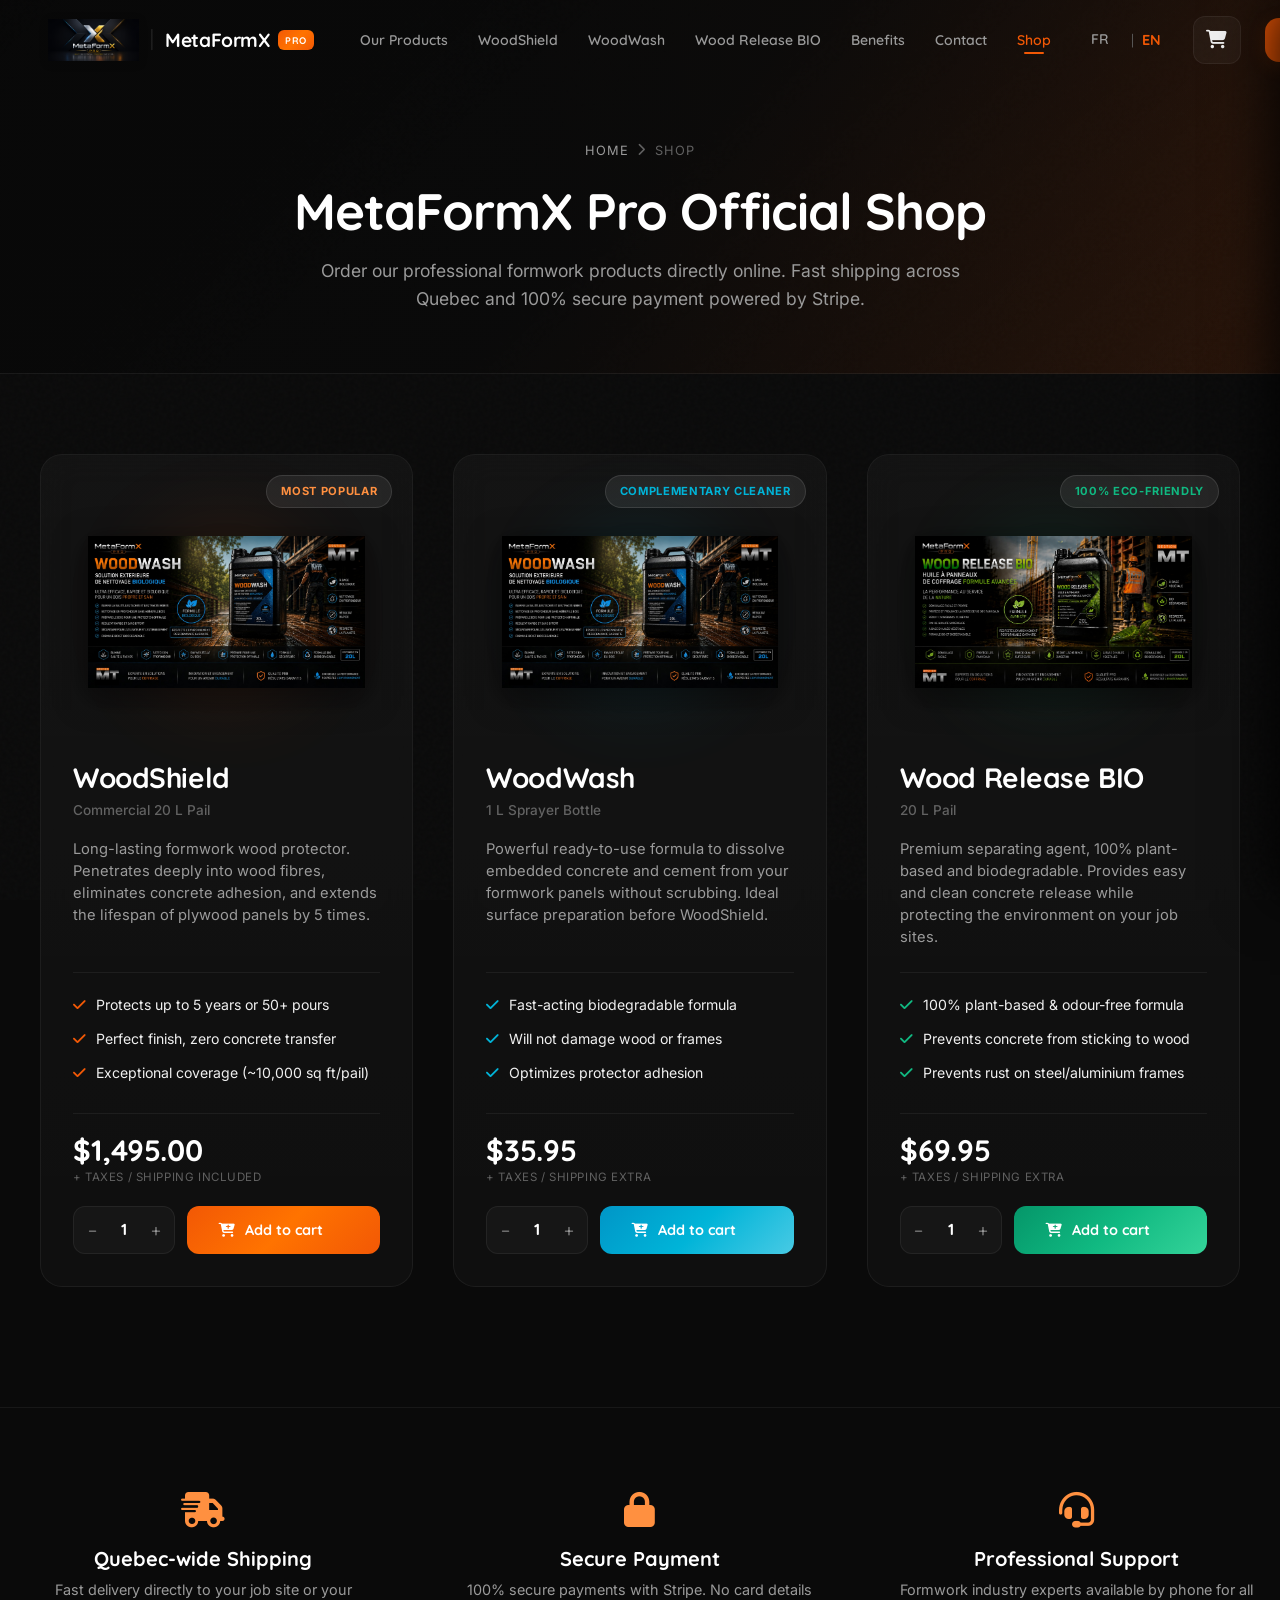
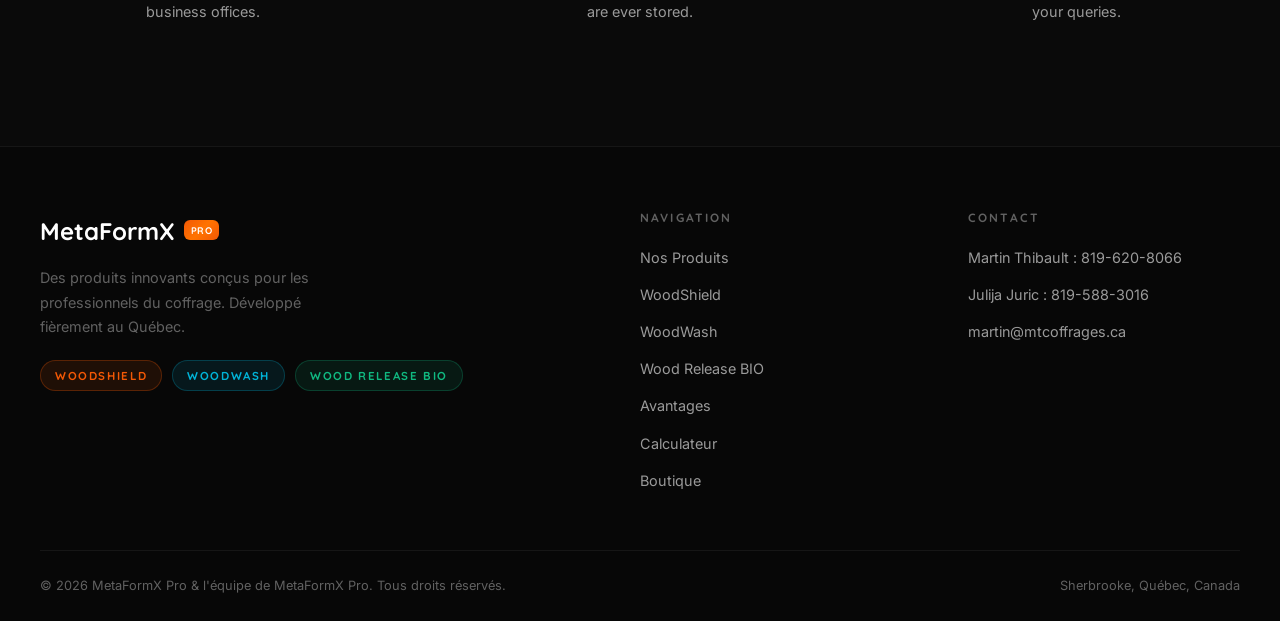
==== boutique-en.html @ 59801c7a "Add files via upload" ====
﻿<!DOCTYPE html>
<html lang="en">
<head>
    <meta charset="UTF-8">
    <meta name="viewport" content="width=device-width, initial-scale=1.0">
    <meta name="description" content="Discover the official MetaFormX Pro shop. Order online our WoodShield protectors, WoodWash cleaners, and Wood Release BIO oils.">
    <meta name="keywords" content="MetaFormX Pro, Shop, buy WoodShield, buy WoodWash, Wood Release BIO, formwork, concrete, concrete products, precast plant, precast concrete, concrete release agent, Quebec">
    <title>MetaFormX Pro Shop | MetaFormX Pro</title>

    <!-- Favicons -->
    <link rel="icon" href="favicon.png" type="image/png" sizes="32x32">
    <link rel="apple-touch-icon" href="apple-touch-icon.png">

    <!-- Open Graph -->
    <meta property="og:title" content="MetaFormX Pro Shop | MetaFormX Pro">
    <meta property="og:description" content="Order online our formwork wood protectors, cleaners, and biodegradable release oils.">
    <meta property="og:type" content="website">
    <meta property="og:url" content="https://metaformxpro.ca/boutique-en.html">

    <!-- Fonts -->
    <link rel="preconnect" href="https://fonts.googleapis.com">
    <link rel="preconnect" href="https://fonts.gstatic.com" crossorigin>
    <link href="https://fonts.googleapis.com/css2?family=Inter:wght@300;400;500;600;700&family=Quicksand:wght@400;500;600;700&family=Vollkorn:ital,wght@0,400;0,700;0,900;1,400&display=swap" rel="stylesheet">

    <!-- FontAwesome -->
    <link rel="stylesheet" href="https://cdnjs.cloudflare.com/ajax/libs/font-awesome/6.4.0/css/all.min.css">

    <!-- Stylesheet -->
    <link rel="stylesheet" href="style.css">
</head>
<body class="boutique-page">

    <!-- ═══════════════════════════════════════════
         HEADER / NAVIGATION
    ═══════════════════════════════════════════ -->
    <header class="site-header" id="site-header">
        <div class="header-inner">
            <a href="index-en.html" class="logo" id="logo-link">
                <img src="logo compagnie..png" alt="Location de Coffrages" class="logo-img-company">
                <span class="logo-sep">|</span>
                <span class="logo-brand">MetaFormX <span class="pro-badge">PRO</span></span>
            </a>

            <nav class="main-nav" id="main-nav" aria-label="Main Navigation">
                <ul>
                    <li><a href="index-en.html#produits" id="nav-produits">Our Products</a></li>
                    <li><a href="index-en.html#woodshield" id="nav-woodshield">WoodShield</a></li>
                    <li><a href="index-en.html#woodwash" id="nav-woodwash">WoodWash</a></li>
                    <li><a href="index-en.html#biopaneloil" id="nav-biopaneloil">Wood Release BIO</a></li>
                    <li><a href="index-en.html#avantages" id="nav-avantages">Benefits</a></li>
                    <li><a href="index-en.html#contact" id="nav-contact">Contact</a></li>
                    <li><a href="boutique-en.html" class="active" id="nav-boutique">Shop</a></li>
                    <li class="lang-switcher">
                        <a href="boutique.html" class="lang-link" aria-label="Passer en Français">FR</a>
                        <span class="lang-sep">|</span>
                        <span class="lang-current">EN</span>
                    </li>
                </ul>
            </nav>

            <div class="header-actions">
                <button class="cart-trigger" id="cart-trigger" aria-label="Open Cart">
                    <i class="fa-solid fa-cart-shopping"></i>
                    <span class="cart-badge" id="cart-badge">0</span>
                </button>

                <a href="index-en.html#contact" class="nav-cta-btn" id="header-cta">
                    <i class="fa-solid fa-paper-plane"></i> Get a quote
                </a>

                <button class="hamburger" id="hamburger" aria-label="Open menu" aria-expanded="false">
                    <span></span><span></span><span></span>
                </button>
            </div>
        </div>
    </header>

    <!-- Mobile drawer -->
    <div class="mobile-drawer" id="mobile-drawer">
        <ul>
            <li><a href="index-en.html#produits" class="mob-link">Our Products</a></li>
            <li><a href="index-en.html#woodshield" class="mob-link">WoodShield</a></li>
            <li><a href="index-en.html#woodwash" class="mob-link">WoodWash</a></li>
            <li><a href="index-en.html#biopaneloil" class="mob-link">Wood Release BIO</a></li>
            <li><a href="index-en.html#avantages" class="mob-link">Benefits</a></li>
            <li><a href="index-en.html#contact" class="mob-link">Contact</a></li>
            <li><a href="boutique-en.html" class="mob-link active">Shop</a></li>
            <li><a href="index-en.html#contact" class="mob-link mob-cta">Get a quote</a></li>
            <li class="mob-lang-switcher-row">
                <a href="boutique.html" class="mob-lang-link">FR</a>
                <span class="mob-lang-sep">|</span>
                <span class="mob-lang-current">EN</span>
            </li>
        </ul>
    </div>
    <div class="drawer-overlay" id="drawer-overlay"></div>

    <main>
        <!-- ═══════════════════════════════════════════
             BOUTIQUE HERO
        ═══════════════════════════════════════════ -->
        <section class="boutique-hero">
            <div class="hero-bg">
                <div class="hero-bg-overlay"></div>
            </div>
            <div class="container boutique-hero-content aos-fade-up">
                <nav class="breadcrumbs" aria-label="Breadcrumbs">
                    <a href="index-en.html">Home</a>
                    <i class="fa-solid fa-chevron-right"></i>
                    <span>Shop</span>
                </nav>
                <h1 class="boutique-title">MetaFormX Pro Official Shop</h1>
                <p class="boutique-subtitle">
                    Order our professional formwork products directly online. Fast shipping across Quebec and 100% secure payment powered by Stripe.
                </p>
            </div>
        </section>

        <!-- ═══════════════════════════════════════════
             SHOPPING SECTION / PRODUCTS GRID
        ═══════════════════════════════════════════ -->
        <section class="boutique-products container">
            <div class="shop-grid">
                
                <!-- Product Card: WoodShield -->
                <article class="shop-card shop-card-shield aos-fade-up" data-theme="woodshield">
                    <div class="shop-card-badge">Most Popular</div>
                    <div class="shop-card-img-wrap">
                        <img src="WoodWash_under_2MB.jpg" alt="MetaFormX Pro WoodShield 20L" class="shop-card-img" loading="lazy">
                        <div class="shop-card-img-glow"></div>
                    </div>
                    <div class="shop-card-info">
                        <h2 class="shop-card-title">WoodShield</h2>
                        <span class="shop-card-format">Commercial 20 L Pail</span>
                        <p class="shop-card-desc">
                            Long-lasting formwork wood protector. Penetrates deeply into wood fibres, eliminates concrete adhesion, and extends the lifespan of plywood panels by 5 times.
                        </p>
                        
                        <ul class="shop-card-features">
                            <li><i class="fa-solid fa-check"></i> Protects up to 5 years or 50+ pours</li>
                            <li><i class="fa-solid fa-check"></i> Perfect finish, zero concrete transfer</li>
                            <li><i class="fa-solid fa-check"></i> Exceptional coverage (~10,000 sq ft/pail)</li>
                        </ul>

                        <div class="shop-card-buy-section">
                            <div class="shop-card-price">
                                <span class="price-val">$1,495.00</span>
                                <span class="price-tax">+ taxes / shipping included</span>
                            </div>
                            <div class="shop-card-actions">
                                <div class="qty-selector">
                                    <button class="qty-btn qty-minus" aria-label="Decrease quantity" onclick="decrementQty('woodshield')">−</button>
                                    <span class="qty-val" id="qty-woodshield">1</span>
                                    <button class="qty-btn qty-plus" aria-label="Increase quantity" onclick="incrementQty('woodshield')">+</button>
                                </div>
                                <button class="btn btn-primary shop-add-btn" onclick="addToCart('woodshield')">
                                    <i class="fa-solid fa-cart-plus"></i> Add to cart
                                </button>
                            </div>
                        </div>
                    </div>
                </article>

                <!-- Product Card: WoodWash -->
                <article class="shop-card shop-card-wash aos-fade-up delay-1" data-theme="woodwash">
                    <div class="shop-card-badge">Complementary Cleaner</div>
                    <div class="shop-card-img-wrap">
                        <img src="WoodWash_under_2MB.jpg" alt="MetaFormX Pro WoodWash 1L" class="shop-card-img" loading="lazy">
                        <div class="shop-card-img-glow"></div>
                    </div>
                    <div class="shop-card-info">
                        <h2 class="shop-card-title">WoodWash</h2>
                        <span class="shop-card-format">1 L Sprayer Bottle</span>
                        <p class="shop-card-desc">
                            Powerful ready-to-use formula to dissolve embedded concrete and cement from your formwork panels without scrubbing. Ideal surface preparation before WoodShield.
                        </p>
                        
                        <ul class="shop-card-features">
                            <li><i class="fa-solid fa-check"></i> Fast-acting biodegradable formula</li>
                            <li><i class="fa-solid fa-check"></i> Will not damage wood or frames</li>
                            <li><i class="fa-solid fa-check"></i> Optimizes protector adhesion</li>
                        </ul>

                        <div class="shop-card-buy-section">
                            <div class="shop-card-price">
                                <span class="price-val">$35.95</span>
                                <span class="price-tax">+ taxes / shipping extra</span>
                            </div>
                            <div class="shop-card-actions">
                                <div class="qty-selector">
                                    <button class="qty-btn qty-minus" aria-label="Decrease quantity" onclick="decrementQty('woodwash')">−</button>
                                    <span class="qty-val" id="qty-woodwash">1</span>
                                    <button class="qty-btn qty-plus" aria-label="Increase quantity" onclick="incrementQty('woodwash')">+</button>
                                </div>
                                <button class="btn btn-primary shop-add-btn" onclick="addToCart('woodwash')">
                                    <i class="fa-solid fa-cart-plus"></i> Add to cart
                                </button>
                            </div>
                        </div>
                    </div>
                </article>

                <!-- Product Card: Wood Release BIO -->
                <article class="shop-card shop-card-bio aos-fade-up delay-2" data-theme="biopaneloil">
                    <div class="shop-card-badge text-green">100% Eco-Friendly</div>
                    <div class="shop-card-img-wrap">
                        <img src="Wood_release_bio_under_2MB.jpg" alt="MetaFormX Pro Wood Release BIO 20L" class="shop-card-img" loading="lazy">
                        <div class="shop-card-img-glow"></div>
                    </div>
                    <div class="shop-card-info">
                        <h2 class="shop-card-title">Wood Release BIO</h2>
                        <span class="shop-card-format">20 L Pail</span>
                        <p class="shop-card-desc">
                            Premium separating agent, 100% plant-based and biodegradable. Provides easy and clean concrete release while protecting the environment on your job sites.
                        </p>
                        
                        <ul class="shop-card-features">
                            <li><i class="fa-solid fa-check"></i> 100% plant-based & odour-free formula</li>
                            <li><i class="fa-solid fa-check"></i> Prevents concrete from sticking to wood</li>
                            <li><i class="fa-solid fa-check"></i> Prevents rust on steel/aluminium frames</li>
                        </ul>

                        <div class="shop-card-buy-section">
                            <div class="shop-card-price">
                                <span class="price-val">$69.95</span>
                                <span class="price-tax">+ taxes / shipping extra</span>
                            </div>
                            <div class="shop-card-actions">
                                <div class="qty-selector">
                                    <button class="qty-btn qty-minus" aria-label="Decrease quantity" onclick="decrementQty('biopaneloil')">−</button>
                                    <span class="qty-val" id="qty-biopaneloil">1</span>
                                    <button class="qty-btn qty-plus" aria-label="Increase quantity" onclick="incrementQty('biopaneloil')">+</button>
                                </div>
                                <button class="btn btn-primary shop-add-btn" onclick="addToCart('biopaneloil')">
                                    <i class="fa-solid fa-cart-plus"></i> Add to cart
                                </button>
                            </div>
                        </div>
                    </div>
                </article>

            </div>
        </section>

        <!-- ═══════════════════════════════════════════
             SECURE TRANSACTION TRUST SECTION
        ═══════════════════════════════════════════ -->
        <section class="shop-trust container aos-fade-up">
            <div class="trust-grid">
                <div class="trust-card">
                    <i class="fa-solid fa-truck-fast"></i>
                    <h3>Quebec-wide Shipping</h3>
                    <p>Fast delivery directly to your job site or your business offices.</p>
                </div>
                <div class="trust-card">
                    <i class="fa-solid fa-lock"></i>
                    <h3>Secure Payment</h3>
                    <p>100% secure payments with Stripe. No card details are ever stored.</p>
                </div>
                <div class="trust-card">
                    <i class="fa-solid fa-headset"></i>
                    <h3>Professional Support</h3>
                    <p>Formwork industry experts available by phone for all your queries.</p>
                </div>
            </div>
        </section>
    </main>

    <!-- ═══════════════════════════════════════════
         SIDE SHOPPING CART PANEL (SLIDE-IN)
    ═══════════════════════════════════════════ -->
    <div class="cart-panel-overlay" id="cart-panel-overlay"></div>
    <div class="cart-panel" id="cart-panel">
        <div class="cart-panel-header">
            <h2 class="cart-panel-title">
                <i class="fa-solid fa-cart-shopping"></i> Your Cart
            </h2>
            <button class="cart-panel-close" id="cart-panel-close" aria-label="Close Cart">
                <i class="fa-solid fa-xmark"></i>
            </button>
        </div>

        <div class="cart-panel-body" id="cart-items-container">
            <!-- Dynamic Cart Items go here -->
            <div class="cart-empty-message">
                <i class="fa-solid fa-basket-shopping"></i>
                <p>Your cart is empty</p>
                <button class="btn btn-ghost" onclick="closeCart()">Return to shop</button>
            </div>
        </div>

        <div class="cart-panel-footer" id="cart-panel-footer" style="display: none;">
            <div class="cart-summary-row">
                <span class="summary-label">Subtotal (Taxes excl.):</span>
                <span class="summary-value" id="cart-subtotal">$0.00</span>
            </div>
            
            <p class="cart-stripe-notice">
                Checkout is processed per individual product through Stripe to ensure maximum banking security.
            </p>

            <div class="cart-checkout-actions" id="cart-checkout-actions">
                <!-- Checkout buttons per product in cart will be dynamically inserted here -->
            </div>
        </div>
    </div>

    <!-- Notification Toast -->
    <div class="toast-notification" id="toast-notification">
        <i class="fa-solid fa-circle-check"></i>
        <span id="toast-message">Item added to cart!</span>
    </div>

    <!-- ═══════════════════════════════════════════
         FOOTER
    ═══════════════════════════════════════════ -->
    <footer class="site-footer">







        <div class="container footer-inner">







            <div class="footer-top">







                <div class="footer-brand">







                    <div class="footer-logo-text">MetaFormX <span class="pro-badge">PRO</span></div>







                    <p>Des produits innovants conçus pour les professionnels du coffrage. Développé fièrement au Québec.</p>







                    <div class="footer-products-tags">







                        <span class="ftag ftag-shield">WoodShield</span>







                        <span class="ftag ftag-wash">WoodWash</span>







                        <span class="ftag ftag-bio">Wood Release BIO</span>







                    </div>







                </div>















                <div class="footer-nav-col">







                    <h4>Navigation</h4>







                    <ul>







                        <li><a href="#produits">Nos Produits</a></li>







                        <li><a href="#woodshield">WoodShield</a></li>







                        <li><a href="#woodwash">WoodWash</a></li>







                        <li><a href="#biopaneloil">Wood Release BIO</a></li>







                        <li><a href="#avantages">Avantages</a></li>







                        <li><a href="#calculateur">Calculateur</a></li>







                        <li><a href="boutique.html">Boutique</a></li>







                    </ul>







                </div>















                <div class="footer-nav-col">







                    <h4>Contact</h4>







                    <ul>







                        <li><a href="tel:8196208066">Martin Thibault : 819-620-8066</a></li>







                        <li><a href="tel:8195883016">Julija Juric : 819-588-3016</a></li>







                        <li><a href="mailto:martin@mtcoffrages.ca">martin@mtcoffrages.ca</a></li>







                    </ul>







                </div>







            </div>















            <div class="footer-bottom">







                <span>&copy; 2026 MetaFormX Pro &amp; l'équipe de MetaFormX Pro. Tous droits réservés.</span>







                <span>Sherbrooke, Québec, Canada</span>







            </div>







        </div>







    </footer>

    <!-- Scripts -->
    <script src="script.js"></script>
    <script src="boutique.js"></script>
</body>
</html>
---- style.css ----
/* ================================================================
   MetaFormX Pro — WoodShield & WoodWash
   Premium Dark Theme | Version 3.0 — Product-Focused Layout
   ================================================================ */

/* ────────────────────────────────────────────────────────────────
   0. CSS CUSTOM PROPERTIES
   ──────────────────────────────────────────────────────────────── */
:root {
  /* Backgrounds */
  --bg-body:        #0a0a0a;
  --bg-dark:        #0e0e0e;
  --bg-card:        rgba(18, 18, 18, 0.82);
  --bg-card-solid:  #111111;
  --bg-glass:       rgba(20, 20, 20, 0.60);
  --bg-header:      rgba(8, 8, 8, 0.88);

  /* Primary Orange */
  --orange:         #f25805;
  --orange-h:       #ff7300;
  --orange-l:       #ff9040;
  --orange-dk:      #c94700;
  --orange-glow:    rgba(242, 88, 5, 0.35);
  --orange-glow-sm: rgba(242, 88, 5, 0.18);
  --orange-glow-lg: rgba(242, 88, 5, 0.55);
  --orange-grad:    linear-gradient(135deg, #f25805 0%, #ff7300 50%, #f25805 100%);

  /* WoodWash Accent — teal/blue */
  --wash:           #00b4d8;
  --wash-h:         #0096c7;
  --wash-glow:      rgba(0, 180, 216, 0.30);
  --wash-glow-sm:   rgba(0, 180, 216, 0.15);
  --wash-grad:      linear-gradient(135deg, #0096c7 0%, #00b4d8 50%, #48cae4 100%);

  /* Eco Green */
  --green:          #10b981;
  --green-h:        #34d399;
  --green-glow:     rgba(16, 185, 129, 0.28);
  --green-glow-sm:  rgba(16, 185, 129, 0.15);
  --green-grad:     linear-gradient(135deg, #059669 0%, #10b981 50%, #34d399 100%);
  --border-green:   rgba(16, 185, 129, 0.25);

  /* Gold */
  --gold:           #e6b800;
  --gold-glow:      rgba(230, 184, 0, 0.28);

  /* Text */
  --text-primary:   #f0f0f0;
  --text-secondary: #9a9a9a;
  --text-muted:     #616161;
  --text-bright:    #ffffff;

  /* Borders */
  --border-subtle:  rgba(255, 255, 255, 0.06);
  --border-medium:  rgba(255, 255, 255, 0.11);
  --border-orange:  rgba(242, 88, 5, 0.28);
  --border-wash:    rgba(0, 180, 216, 0.25);

  /* Shadows */
  --shadow-sm:  0 2px 10px rgba(0,0,0,0.35);
  --shadow-md:  0 8px 32px rgba(0,0,0,0.45);
  --shadow-lg:  0 20px 64px rgba(0,0,0,0.55);
  --shadow-xl:  0 32px 96px rgba(0,0,0,0.65);

  /* Typography */
  --font-body:    'Inter', -apple-system, BlinkMacSystemFont, 'Segoe UI', sans-serif;
  --font-head:    'Quicksand', 'Inter', sans-serif;
  --font-display: 'Vollkorn', 'Georgia', serif;

  /* Layout */
  --max-w:       1340px;
  --header-h:    80px;
  --radius-card: 22px;
  --radius-sm:   12px;
  --radius-btn:  14px;
  --section-py:  130px;

  /* Easing */
  --ease:        cubic-bezier(0.25, 0.46, 0.45, 0.94);
  --ease-bounce: cubic-bezier(0.34, 1.56, 0.64, 1.0);
  --ease-out:    cubic-bezier(0.0, 0.0, 0.2, 1.0);
  --ease-prem:   cubic-bezier(0.16, 1, 0.3, 1);

  /* Z-Index */
  --z-base:   1;
  --z-card:   10;
  --z-header: 1000;
  --z-drawer: 1100;
}


/* ────────────────────────────────────────────────────────────────
   1. RESET & BASE
   ──────────────────────────────────────────────────────────────── */
*, *::before, *::after {
  margin: 0;
  padding: 0;
  box-sizing: border-box;
}

html {
  scroll-behavior: smooth;
  font-size: 16px;
  overflow-x: hidden;
  -webkit-font-smoothing: antialiased;
  -moz-osx-font-smoothing: grayscale;
}

body {
  font-family: var(--font-body);
  background-color: var(--bg-body);
  color: var(--text-primary);
  line-height: 1.7;
  overflow-x: hidden;
  min-height: 100vh;
}

body::before {
  content: '';
  position: fixed;
  inset: 0;
  background-image: url("data:image/svg+xml,%3Csvg viewBox='0 0 256 256' xmlns='http://www.w3.org/2000/svg'%3E%3Cfilter id='n'%3E%3CfeTurbulence type='fractalNoise' baseFrequency='0.9' numOctaves='4' stitchTiles='stitch'/%3E%3C/filter%3E%3Crect width='100%25' height='100%25' filter='url(%23n)' opacity='0.025'/%3E%3C/svg%3E");
  pointer-events: none;
  z-index: 0;
}

img { max-width: 100%; height: auto; display: block; }
a   { color: var(--orange); text-decoration: none; transition: color .2s var(--ease); }
a:hover { color: var(--orange-h); }
ul, ol { list-style: none; }
button { cursor: pointer; font-family: var(--font-head); border: none; outline: none; background: none; }
input, textarea, select { font-family: var(--font-body); outline: none; border: none; }

::selection { background: var(--orange); color: #fff; }

::-webkit-scrollbar { width: 7px; }
::-webkit-scrollbar-track { background: #080808; }
::-webkit-scrollbar-thumb { background: rgba(242,88,5,.35); border-radius: 4px; }
::-webkit-scrollbar-thumb:hover { background: var(--orange); }


/* ────────────────────────────────────────────────────────────────
   2. TYPOGRAPHY
   ──────────────────────────────────────────────────────────────── */
h1,h2,h3,h4,h5,h6 { font-family: var(--font-head); font-weight: 700; line-height: 1.2; color: var(--text-bright); }
h1 { font-family: var(--font-display); font-size: clamp(2.8rem, 5.5vw, 4.5rem); font-weight: 900; letter-spacing: -.03em; }
h2 { font-size: clamp(1.9rem, 3.2vw, 2.9rem); letter-spacing: -.015em; }
h3 { font-size: clamp(1.2rem, 2vw, 1.65rem); }
h4 { font-size: 1.1rem; }
p  { font-size: 1.05rem; color: var(--text-secondary); line-height: 1.8; }

.text-orange { color: var(--orange); }
.text-wash   { color: var(--wash); }


/* ────────────────────────────────────────────────────────────────
   3. UTILITIES & CONTAINERS
   ──────────────────────────────────────────────────────────────── */
.container {
  width: 100%;
  max-width: var(--max-w);
  margin: 0 auto;
  padding: 0 40px;
}

.section-tag {
  display: inline-block;
  font-family: var(--font-head);
  font-size: .75rem;
  font-weight: 700;
  text-transform: uppercase;
  letter-spacing: .22em;
  color: var(--orange);
  background: rgba(242,88,5,.09);
  border: 1px solid rgba(242,88,5,.18);
  border-radius: 50px;
  padding: 5px 18px;
  margin-bottom: 18px;
}

.section-header {
  text-align: center;
  margin-bottom: 72px;
}

.section-title {
  font-family: var(--font-display);
  font-size: clamp(1.9rem, 3.2vw, 2.9rem);
  font-weight: 800;
  color: var(--text-bright);
  margin-bottom: 20px;
}

.title-rule {
  width: 56px;
  height: 4px;
  background: var(--orange-grad);
  border-radius: 2px;
  margin: 0 auto 24px;
  position: relative;
}
.title-rule::after {
  content: '';
  position: absolute;
  inset: -8px -20px;
  background: var(--orange-glow);
  filter: blur(14px);
  border-radius: 50%;
}

.section-desc {
  font-size: 1.1rem;
  color: var(--text-secondary);
  max-width: 620px;
  margin: 0 auto;
  line-height: 1.85;
}


/* ────────────────────────────────────────────────────────────────
   4. KEYFRAME ANIMATIONS
   ──────────────────────────────────────────────────────────────── */
@keyframes pulseGlow {
  0%,100% { box-shadow: 0 0 20px var(--orange-glow-sm); }
  50%      { box-shadow: 0 0 40px var(--orange-glow), 0 0 80px rgba(242,88,5,.12); }
}
@keyframes floatY {
  0%,100% { transform: translateY(0) rotate(-2deg); }
  50%      { transform: translateY(-12px) rotate(2deg); }
}
@keyframes scrollWheel {
  0% { opacity: 1; transform: translateY(0); }
  100% { opacity: 0; transform: translateY(12px); }
}
@keyframes shimmer {
  0%   { background-position: -200% 0; }
  100% { background-position: 200% 0; }
}
@keyframes rotateGlow {
  0%   { transform: rotate(0deg); }
  100% { transform: rotate(360deg); }
}
@keyframes breathe {
  0%,100% { opacity: .4; transform: scale(.95); }
  50%      { opacity: .7; transform: scale(1.05); }
}
@keyframes fadeInUp {
  from { opacity: 0; transform: translateY(40px); }
  to   { opacity: 1; transform: translateY(0); }
}
@keyframes ctaPulse {
  0%,100% { box-shadow: 0 4px 20px rgba(242,88,5,.35); }
  50%      { box-shadow: 0 4px 44px rgba(242,88,5,.65), 0 0 80px rgba(242,88,5,.18); }
}


/* ────────────────────────────────────────────────────────────────
   5. SCROLL-TRIGGERED AOS
   ──────────────────────────────────────────────────────────────── */
.aos-fade-up,
.aos-fade-right,
.aos-fade-left {
  opacity: 0;
  transition: opacity .85s var(--ease-prem), transform .85s var(--ease-prem);
}
.aos-fade-up    { transform: translateY(48px); }
.aos-fade-right { transform: translateX(-50px); }
.aos-fade-left  { transform: translateX(50px); }

.aos-fade-up.visible,
.aos-fade-right.visible,
.aos-fade-left.visible {
  opacity: 1;
  transform: translate(0);
}

.delay-1 { transition-delay: .12s; }
.delay-2 { transition-delay: .22s; }
.delay-3 { transition-delay: .34s; }
.delay-4 { transition-delay: .46s; }
.delay-5 { transition-delay: .58s; }


/* ────────────────────────────────────────────────────────────────
   6. BUTTONS
   ──────────────────────────────────────────────────────────────── */
.btn {
  display: inline-flex;
  align-items: center;
  gap: 10px;
  font-family: var(--font-head);
  font-size: .95rem;
  font-weight: 700;
  padding: 14px 32px;
  border-radius: var(--radius-btn);
  cursor: pointer;
  transition: all .3s var(--ease);
  border: none;
  text-decoration: none;
  white-space: nowrap;
  position: relative;
  overflow: hidden;
  z-index: 1;
}

.btn::before {
  content: '';
  position: absolute;
  top: 0; left: -150%;
  width: 50%;
  height: 100%;
  background: linear-gradient(90deg, transparent, rgba(255, 255, 255, 0.22), transparent);
  transform: skewX(-20deg);
  pointer-events: none;
  z-index: -1;
}

.btn:hover::before {
  animation: btnShimmer 1.5s infinite ease-in-out;
}

@keyframes btnShimmer {
  0% { left: -150%; }
  50% { left: 150%; }
  100% { left: 150%; }
}

.btn-primary {
  background: var(--orange-grad);
  color: #fff;
  box-shadow: 0 4px 24px var(--orange-glow-sm);
}
.btn-primary:hover {
  transform: translateY(-3px);
  box-shadow: 0 8px 32px var(--orange-glow), 0 0 20px var(--orange-glow);
  color: #fff;
  background: linear-gradient(135deg, #ff7300 0%, #f25805 100%);
}

.btn-ghost {
  background: rgba(255,255,255,.05);
  color: var(--text-bright);
  border: 1px solid var(--border-medium);
  backdrop-filter: blur(12px);
}
.btn-ghost:hover {
  background: rgba(255,255,255,.1);
  border-color: var(--border-orange);
  transform: translateY(-3px);
  color: var(--text-bright);
}

.btn-wash {
  background: var(--wash-grad);
  color: #fff;
  box-shadow: 0 4px 24px var(--wash-glow-sm);
}
.btn-wash:hover {
  transform: translateY(-3px);
  box-shadow: 0 8px 32px var(--wash-glow), 0 0 20px var(--wash-glow);
  color: #fff;
}

.btn-bio {
  background: var(--green-grad);
  color: #fff;
  box-shadow: 0 4px 24px var(--green-glow-sm);
}
.btn-bio:hover {
  transform: translateY(-3px);
  box-shadow: 0 8px 32px var(--green-glow), 0 0 20px var(--green-glow);
  color: #fff;
}

.btn-trust-subtext {
  display: inline-flex;
  align-items: center;
  gap: 6px;
  font-size: 0.76rem;
  font-weight: 500;
  color: var(--text-muted);
  margin-top: 12px;
  margin-bottom: 4px;
}
.btn-trust-subtext i {
  color: var(--green);
  font-size: 0.85rem;
}

.btn-combo {
  background: transparent;
  border: 2px solid var(--orange);
  color: var(--orange);
  font-family: var(--font-head);
  font-size: .9rem;
  font-weight: 700;
  padding: 12px 28px;
  border-radius: var(--radius-btn);
  cursor: pointer;
  transition: all .3s var(--ease);
  white-space: nowrap;
  text-decoration: none;
  display: inline-flex;
  align-items: center;
}
.btn-combo:hover {
  background: var(--orange);
  color: #fff;
  transform: translateY(-2px);
  box-shadow: 0 4px 24px var(--orange-glow);
}

.btn-prod { margin-top: 8px; align-self: flex-start; }
.btn-full { width: 100%; justify-content: center; }


/* ────────────────────────────────────────────────────────────────
   7. HEADER / NAVIGATION
   ──────────────────────────────────────────────────────────────── */
.site-header {
  position: fixed;
  top: 0; left: 0; width: 100%;
  z-index: var(--z-header);
  height: var(--header-h);
  transition: background .35s var(--ease), box-shadow .35s var(--ease), backdrop-filter .35s var(--ease);
}

.site-header.scrolled {
  background: var(--bg-header);
  backdrop-filter: blur(24px) saturate(180%);
  -webkit-backdrop-filter: blur(24px) saturate(180%);
  box-shadow: 0 1px 0 var(--border-subtle), 0 8px 32px rgba(0,0,0,.4);
  border-bottom: 1px solid var(--border-subtle);
}

.header-inner {
  max-width: var(--max-w);
  margin: 0 auto;
  padding: 0 48px;
  height: 100%;
  display: flex;
  align-items: center;
  justify-content: space-between;
  gap: 32px;
}

/* Logo */
.logo {
  display: flex;
  align-items: center;
  gap: 10px;
  text-decoration: none;
  flex-shrink: 0;
}
.logo-company {
  font-family: var(--font-head);
  font-size: .75rem;
  font-weight: 600;
  color: var(--text-secondary);
  text-transform: uppercase;
  letter-spacing: .1em;
}
.logo-img-company {
  height: 42px;
  width: auto;
  display: block;
  object-fit: contain;
  filter: drop-shadow(0 2px 4px rgba(0,0,0,0.15));
  transition: transform 0.3s var(--ease);
}
.logo:hover .logo-img-company {
  transform: scale(1.02);
}
@media (max-width: 580px) {
  .logo-img-company {
    height: 32px;
  }
}
.logo-sep {
  color: var(--border-medium);
  font-size: 1.1rem;
}
.logo-brand {
  font-family: var(--font-head);
  font-size: 1.2rem;
  font-weight: 800;
  color: var(--text-bright);
  letter-spacing: -.02em;
}
.pro-badge {
  display: inline-block;
  font-size: .6rem;
  font-weight: 800;
  background: var(--orange-grad);
  color: #fff;
  padding: 2px 7px;
  border-radius: 6px;
  letter-spacing: .05em;
  vertical-align: middle;
  margin-left: 3px;
  position: relative;
  top: -2px;
}

/* Nav */
.main-nav ul {
  display: flex;
  align-items: center;
  gap: 2px;
}
.main-nav a {
  position: relative;
  font-family: var(--font-head);
  font-size: .875rem;
  font-weight: 600;
  color: var(--text-secondary);
  padding: 9px 14px;
  border-radius: 10px;
  transition: color .2s var(--ease), background .2s var(--ease);
  white-space: nowrap;
}
.main-nav a:hover { color: var(--text-bright); background: rgba(255,255,255,.04); }
.main-nav a.active { color: var(--orange); }
.main-nav a#nav-woodwash.active { color: var(--wash); }
.main-nav a#nav-biopaneloil.active { color: var(--green); }
.main-nav a::after {
  content: '';
  position: absolute;
  bottom: 4px; left: 50%;
  transform: translateX(-50%) scaleX(0);
  width: 20px; height: 2px;
  background: var(--orange);
  border-radius: 2px;
  transition: transform .3s var(--ease-bounce);
}
.main-nav a#nav-woodwash::after { background: var(--wash); }
.main-nav a#nav-biopaneloil::after { background: var(--green); }
.main-nav a:hover::after,
.main-nav a.active::after { transform: translateX(-50%) scaleX(1); }

.nav-cta-btn {
  display: inline-flex;
  align-items: center;
  gap: 8px;
  font-family: var(--font-head);
  font-size: .85rem;
  font-weight: 700;
  color: #fff;
  background: var(--orange);
  padding: 10px 20px;
  border-radius: var(--radius-btn);
  transition: all .3s var(--ease);
  box-shadow: 0 4px 18px var(--orange-glow-sm);
  flex-shrink: 0;
  white-space: nowrap;
  margin-left: 8px;
}
.nav-cta-btn:hover { background: var(--orange-h); transform: translateY(-2px); box-shadow: 0 6px 28px var(--orange-glow); color: #fff; }

/* Hamburger */
.hamburger {
  display: none;
  flex-direction: column;
  gap: 6px;
  width: 30px;
  cursor: pointer;
  padding: 2px;
  background: none;
  border: none;
  z-index: calc(var(--z-drawer) + 1);
}
.hamburger span {
  display: block;
  width: 100%; height: 2.5px;
  background: var(--text-primary);
  border-radius: 2px;
  transition: all .3s var(--ease);
  transform-origin: center;
}
.hamburger.open span:nth-child(1) { transform: rotate(45deg) translate(5px, 6px); }
.hamburger.open span:nth-child(2) { opacity: 0; transform: scaleX(0); }
.hamburger.open span:nth-child(3) { transform: rotate(-45deg) translate(5px, -6px); }

/* Mobile Drawer */
.mobile-drawer {
  position: fixed;
  top: 0; right: 0;
  width: 300px; height: 100vh;
  background: #0e0e0e;
  border-left: 1px solid var(--border-subtle);
  z-index: var(--z-drawer);
  transform: translateX(100%);
  transition: transform .4s var(--ease-prem);
  padding: calc(var(--header-h) + 24px) 32px 40px;
  display: flex;
  flex-direction: column;
}
.mobile-drawer.open { transform: translateX(0); }
.mobile-drawer ul { display: flex; flex-direction: column; gap: 4px; height: 100%; }
.mobile-drawer a {
  display: block;
  font-family: var(--font-head);
  font-size: 1rem;
  font-weight: 600;
  color: var(--text-secondary);
  padding: 12px 16px;
  border-radius: 10px;
  transition: all .2s var(--ease);
}
.mobile-drawer a:hover { color: var(--text-bright); background: rgba(255,255,255,.05); }
.mob-cta { background: var(--orange) !important; color: #fff !important; text-align: center; margin-top: 16px; border-radius: var(--radius-btn) !important; }

/* Mobile Language Switcher Row */
.mob-lang-switcher-row {
  margin-top: 24px;
  padding-top: 16px;
  border-top: 1px solid var(--border-subtle);
  display: flex;
  align-items: center;
  justify-content: center;
  gap: 12px;
  font-family: var(--font-head);
  font-size: 0.95rem;
  font-weight: 600;
}
.mob-lang-current {
  color: var(--orange);
}
.mob-lang-sep {
  color: var(--text-muted);
}
.mob-lang-link {
  display: inline !important;
  padding: 0 !important;
  color: var(--text-secondary) !important;
  transition: color .2s var(--ease);
}
.mob-lang-link:hover {
  color: var(--text-bright) !important;
  background: none !important;
}

.drawer-overlay {
  position: fixed;
  inset: 0;
  background: rgba(0,0,0,.6);
  backdrop-filter: blur(4px);
  z-index: calc(var(--z-drawer) - 1);
  opacity: 0;
  pointer-events: none;
  transition: opacity .3s var(--ease);
}
.drawer-overlay.open { opacity: 1; pointer-events: auto; }


/* ────────────────────────────────────────────────────────────────
   8. HERO SECTION
   ──────────────────────────────────────────────────────────────── */
.hero {
  position: relative;
  min-height: 100vh;
  display: flex;
  align-items: center;
  padding-top: var(--header-h);
  overflow: hidden;
}

.hero-bg {
  position: absolute;
  inset: 0;
  z-index: 0;
}
.hero-bg-img {
  width: 100%; height: 100%;
  object-fit: cover;
  object-position: center;
  filter: brightness(.25) saturate(.6);
}
.hero-bg-overlay {
  position: absolute;
  inset: 0;
  background: linear-gradient(
    135deg,
    rgba(8,8,8,.92) 0%,
    rgba(10,10,10,.78) 50%,
    rgba(242,88,5,.08) 100%
  );
}

.hero-content {
  position: relative;
  z-index: 2;
  display: grid;
  grid-template-columns: 1fr 1fr;
  gap: 64px;
  align-items: center;
  padding-top: 40px;
  padding-bottom: 80px;
}

/* Hero Text */
.hero-eyebrow {
  display: inline-flex;
  align-items: center;
  gap: 10px;
  font-family: var(--font-head);
  font-size: .78rem;
  font-weight: 700;
  text-transform: uppercase;
  letter-spacing: .22em;
  color: var(--orange);
  background: rgba(242,88,5,.1);
  border: 1px solid rgba(242,88,5,.2);
  border-radius: 50px;
  padding: 7px 18px;
  margin-bottom: 28px;
}

.hero h1 {
  font-family: var(--font-display);
  font-weight: 900;
  line-height: 1.12;
  margin-bottom: 24px;
  color: var(--text-bright);
}
.hero-highlight {
  background: var(--orange-grad);
  -webkit-background-clip: text;
  -webkit-text-fill-color: transparent;
  background-clip: text;
}

.hero-subtitle {
  font-size: 1.08rem;
  color: var(--text-secondary);
  line-height: 1.85;
  margin-bottom: 36px;
  max-width: 540px;
}
.hero-subtitle strong { color: var(--text-bright); }

.hero-actions {
  display: flex;
  gap: 16px;
  flex-wrap: wrap;
  margin-bottom: 44px;
}

.hero-stats {
  display: flex;
  gap: 16px;
  flex-wrap: wrap;
}
.stat-pill {
  background: rgba(255,255,255,.04);
  border: 1px solid var(--border-subtle);
  border-radius: 14px;
  padding: 14px 22px;
  text-align: center;
  backdrop-filter: blur(12px);
  transition: all .3s var(--ease);
}
.stat-pill:hover {
  border-color: var(--border-orange);
  background: rgba(242,88,5,.06);
  transform: translateY(-3px);
}
.stat-num {
  display: block;
  font-family: var(--font-display);
  font-size: 2rem;
  font-weight: 900;
  color: var(--orange);
  line-height: 1;
}
.stat-lbl {
  display: block;
  font-size: .72rem;
  font-weight: 600;
  text-transform: uppercase;
  letter-spacing: .12em;
  color: var(--text-muted);
  margin-top: 4px;
}

/* Hero Visual */
.hero-visual {
  position: relative;
  display: flex;
  flex-direction: column;
  align-items: center;
}

.hero-img-glow {
  position: absolute;
  width: 340px; height: 340px;
  background: var(--orange-glow);
  border-radius: 50%;
  filter: blur(80px);
  animation: breathe 4s ease-in-out infinite;
  pointer-events: none;
  z-index: 0;
}

.hero-product-card {
  position: relative;
  z-index: 1;
  border-radius: var(--radius-card);
  overflow: hidden;
  border: 1px solid var(--border-orange);
  box-shadow: 0 24px 80px rgba(0,0,0,.6), 0 0 60px var(--orange-glow-sm);
  transition: transform .4s var(--ease), box-shadow .4s var(--ease);
  cursor: pointer;
}
.hero-product-card:hover {
  transform: translateY(-8px) scale(1.02);
  box-shadow: 0 32px 100px rgba(0,0,0,.7), 0 0 80px var(--orange-glow);
}
.hero-product-img {
  width: 100%;
  display: block;
  border-radius: var(--radius-card);
}

.hero-guarantee-badge {
  position: absolute;
  top: 20px; right: 20px;
  background: var(--orange-grad);
  border-radius: 16px;
  padding: 14px 18px;
  display: flex;
  flex-direction: column;
  align-items: center;
  box-shadow: 0 8px 32px var(--orange-glow);
  animation: floatY 3.5s ease-in-out infinite;
}
.badge-num {
  font-family: var(--font-display);
  font-size: 2.2rem;
  font-weight: 900;
  color: #fff;
  line-height: 1;
}
.badge-txt {
  font-size: .65rem;
  font-weight: 700;
  text-transform: uppercase;
  letter-spacing: .1em;
  color: rgba(255,255,255,.9);
  text-align: center;
  margin-top: 4px;
}

/* Scroll Cue */
.scroll-cue {
  position: absolute;
  bottom: 32px; left: 50%;
  transform: translateX(-50%);
  display: flex;
  flex-direction: column;
  align-items: center;
  gap: 8px;
  z-index: 2;
  opacity: .6;
}
.scroll-cue span:last-child {
  font-size: .7rem;
  font-weight: 600;
  letter-spacing: .2em;
  text-transform: uppercase;
  color: var(--text-muted);
}
.mouse-wrap {
  width: 24px; height: 36px;
  border: 2px solid rgba(255,255,255,.25);
  border-radius: 12px;
  display: flex;
  align-items: flex-start;
  justify-content: center;
  padding: 5px 0;
}
.mouse-wheel {
  width: 3px; height: 8px;
  background: var(--orange);
  border-radius: 2px;
  animation: scrollWheel 1.6s ease-in-out infinite;
}


/* ────────────────────────────────────────────────────────────────
   9. PRODUCT INTRO — DUO GRID
   ──────────────────────────────────────────────────────────────── */
.products-intro {
  padding: var(--section-py) 0;
  position: relative;
  background: linear-gradient(180deg, rgba(0,0,0,0) 0%, rgba(242,88,5,.025) 50%, rgba(0,0,0,0) 100%);
}

.product-duo-grid {
  display: grid;
  grid-template-columns: repeat(3, 1fr);
  gap: 28px;
}

.duo-card {
  position: relative;
  background: var(--bg-card);
  border: 1px solid var(--border-subtle);
  border-radius: var(--radius-card);
  padding: 44px 40px;
  display: flex;
  flex-direction: column;
  gap: 10px;
  cursor: pointer;
  transition: all .4s var(--ease);
  overflow: hidden;
  text-decoration: none;
  backdrop-filter: blur(12px);
}
.duo-card::before {
  content: '';
  position: absolute;
  inset: 0;
  border-radius: var(--radius-card);
  border: 1px solid transparent;
  transition: border-color .4s var(--ease);
  pointer-events: none;
}
.duo-card:hover::before { border-color: var(--border-orange); }
.duo-card:hover {
  transform: translateY(-8px);
  box-shadow: 0 24px 64px rgba(0,0,0,.5), 0 0 40px var(--orange-glow-sm);
  background: rgba(22,22,22,.9);
}

.duo-card-glow {
  position: absolute;
  top: -40px; right: -40px;
  width: 200px; height: 200px;
  background: var(--orange-glow-sm);
  border-radius: 50%;
  filter: blur(60px);
  pointer-events: none;
  transition: opacity .4s var(--ease);
}
.wash-glow { background: var(--wash-glow-sm); }
.bio-glow { background: var(--green-glow-sm); }
.duo-card:hover .duo-card-glow { opacity: 2; }

.duo-icon-wrap {
  width: 58px; height: 58px;
  background: rgba(242,88,5,.12);
  border: 1px solid var(--border-orange);
  border-radius: 16px;
  display: flex;
  align-items: center;
  justify-content: center;
  font-size: 1.6rem;
  color: var(--orange);
  margin-bottom: 8px;
  transition: all .3s var(--ease);
}
.wash-icon { background: rgba(0,180,216,.1); border-color: var(--border-wash); color: var(--wash); }
.bio-icon { background: rgba(16, 185, 129, 0.1); border-color: var(--border-green); color: var(--green); }
.duo-card:hover .duo-icon-wrap { transform: scale(1.1); }

.duo-num {
  font-family: var(--font-display);
  font-size: .7rem;
  font-weight: 700;
  text-transform: uppercase;
  letter-spacing: .2em;
  color: var(--orange);
}
.wash-num { color: var(--wash); }
.bio-num { color: var(--green); }

.duo-name {
  font-family: var(--font-display);
  font-size: 2rem;
  font-weight: 900;
  color: var(--text-bright);
  margin: 0;
}
.duo-shield .duo-name .prod-primary-part {
  background: var(--orange-grad);
  -webkit-background-clip: text;
  -webkit-text-fill-color: transparent;
  background-clip: text;
}
.duo-shield .duo-name .prod-secondary-part {
  color: var(--text-bright);
}
.duo-wash .duo-name .prod-primary-part {
  background: var(--wash-grad);
  -webkit-background-clip: text;
  -webkit-text-fill-color: transparent;
  background-clip: text;
}
.duo-wash .duo-name .prod-secondary-part {
  color: var(--text-bright);
}
.duo-bio .duo-name .prod-primary-part {
  background: var(--green-grad);
  -webkit-background-clip: text;
  -webkit-text-fill-color: transparent;
  background-clip: text;
}
.duo-bio .duo-name .prod-secondary-part {
  color: var(--text-bright);
}

.duo-tagline {
  font-size: .92rem;
  color: var(--text-secondary);
  margin-bottom: 8px;
}

.duo-points {
  display: flex;
  flex-direction: column;
  gap: 8px;
  margin: 8px 0 16px;
}
.duo-points li {
  display: flex;
  align-items: center;
  gap: 10px;
  font-size: .9rem;
  color: var(--text-secondary);
}
.duo-points li i { color: var(--orange); font-size: .8rem; }
.duo-wash .duo-points li i { color: var(--wash); }
.duo-bio .duo-points li i { color: var(--green); }
.duo-points li strong { color: var(--text-bright); }

.duo-cta {
  display: inline-flex;
  align-items: center;
  gap: 8px;
  font-family: var(--font-head);
  font-size: .88rem;
  font-weight: 700;
  color: var(--orange);
  margin-top: auto;
  transition: gap .3s var(--ease);
}
.duo-wash .duo-cta { color: var(--wash); }
.duo-bio .duo-cta { color: var(--green); }
.duo-card:hover .duo-cta { gap: 14px; }


/* ────────────────────────────────────────────────────────────────
   10. PRODUCT SECTIONS (WOODSHIELD & WOODWASH)
   ──────────────────────────────────────────────────────────────── */
.product-section {
  padding: var(--section-py) 0;
  position: relative;
  overflow: hidden;
}

.product-shield {
  background: linear-gradient(180deg,
    rgba(242,88,5,.04) 0%,
    rgba(10,10,10,1) 30%,
    rgba(10,10,10,1) 70%,
    rgba(242,88,5,.03) 100%
  );
}
.product-wash {
  background: linear-gradient(180deg,
    rgba(0,180,216,.04) 0%,
    rgba(10,10,10,1) 30%,
    rgba(10,10,10,1) 70%,
    rgba(0,180,216,.03) 100%
  );
}
.product-bio {
  background: linear-gradient(180deg,
    rgba(16,185,129,.04) 0%,
    rgba(10,10,10,1) 30%,
    rgba(10,10,10,1) 70%,
    rgba(16,185,129,.03) 100%
  );
}

/* Background shapes */
.prod-section-bg-shapes { position: absolute; inset: 0; pointer-events: none; z-index: 0; }
.ps-shape {
  position: absolute;
  border-radius: 50%;
  filter: blur(90px);
}
.ps-shape-1 {
  width: 500px; height: 500px;
  background: rgba(242,88,5,.06);
  top: -100px; right: -150px;
}
.ps-shape-2 {
  width: 400px; height: 400px;
  background: rgba(242,88,5,.04);
  bottom: -80px; left: -100px;
}
.wash-bg .ps-shape-w1 {
  width: 500px; height: 500px;
  background: rgba(0,180,216,.06);
  top: -100px; left: -150px;
}
.wash-bg .ps-shape-w2 {
  width: 400px; height: 400px;
  background: rgba(0,180,216,.04);
  bottom: -80px; right: -100px;
}
.bio-bg .ps-shape-b1 {
  width: 500px; height: 500px;
  background: rgba(16,185,129,.06);
  top: -100px; left: -150px;
}
.bio-bg .ps-shape-b2 {
  width: 400px; height: 400px;
  background: rgba(16,185,129,.04);
  bottom: -80px; right: -100px;
}

/* Product Header */
.prod-header {
  position: relative;
  z-index: 1;
  margin-bottom: 72px;
  max-width: 780px;
}
.prod-number {
  font-family: var(--font-head);
  font-size: .72rem;
  font-weight: 700;
  text-transform: uppercase;
  letter-spacing: .25em;
  color: var(--orange);
  margin-bottom: 18px;
}
.wash-prod-num { color: var(--wash); }
.bio-prod-num { color: var(--green); }

.prod-logo-line {
  display: flex;
  align-items: center;
  gap: 20px;
  margin-bottom: 22px;
}
.prod-icon-circle {
  width: 72px; height: 72px;
  border-radius: 20px;
  background: rgba(242,88,5,.12);
  border: 1px solid var(--border-orange);
  display: flex;
  align-items: center;
  justify-content: center;
  font-size: 2rem;
  color: var(--orange);
  flex-shrink: 0;
}
.wash-circle {
  background: rgba(0,180,216,.1);
  border-color: var(--border-wash);
  color: var(--wash);
}
.bio-circle {
  background: rgba(16,185,129,.1);
  border-color: var(--border-green);
  color: var(--green);
}
.prod-brand-pre {
  font-family: var(--font-head);
  font-size: .75rem;
  font-weight: 600;
  text-transform: uppercase;
  letter-spacing: .15em;
  color: var(--text-muted);
  display: block;
  margin-bottom: 4px;
}
.prod-name {
  font-family: var(--font-display);
  font-size: clamp(2.4rem, 4.5vw, 3.8rem);
  font-weight: 900;
  color: var(--text-bright);
  letter-spacing: -.03em;
  line-height: 1.1;
  margin: 0;
  margin-bottom: 8px;
}
.shield-prod-name {
  filter: drop-shadow(0 2px 12px rgba(242, 88, 5, 0.25));
  display: inline-block;
}
.shield-prod-name .prod-primary-part {
  background: var(--orange-grad);
  -webkit-background-clip: text;
  -webkit-text-fill-color: transparent;
  background-clip: text;
}
.shield-prod-name .prod-secondary-part {
  color: var(--text-bright);
}
.wash-prod-name {
  filter: drop-shadow(0 2px 12px rgba(0, 180, 216, 0.25));
  display: inline-block;
}
.wash-prod-name .prod-primary-part {
  background: var(--wash-grad);
  -webkit-background-clip: text;
  -webkit-text-fill-color: transparent;
  background-clip: text;
}
.wash-prod-name .prod-secondary-part {
  color: var(--text-bright);
}
.bio-prod-name {
  filter: drop-shadow(0 2px 12px rgba(16, 185, 129, 0.25));
  display: inline-block;
}
.bio-prod-name .prod-primary-part {
  background: var(--green-grad);
  -webkit-background-clip: text;
  -webkit-text-fill-color: transparent;
  background-clip: text;
}
.bio-prod-name .prod-secondary-part {
  color: var(--text-bright);
}

.prod-tagline-big {
  font-size: 1.25rem;
  color: var(--text-secondary);
  line-height: 1.7;
  max-width: 700px;
}
.prod-tagline-big .text-orange { font-weight: 700; }

/* Product Showcase Grid */
.prod-showcase {
  position: relative;
  z-index: 1;
  display: grid;
  grid-template-columns: 1fr 1fr;
  gap: 72px;
  align-items: start;
  margin-bottom: 64px;
}
.prod-showcase-rev { direction: rtl; }
.prod-showcase-rev > * { direction: ltr; }

/* Product Image Column */
.prod-img-col {
  position: relative;
  display: flex;
  flex-direction: column;
  gap: 20px;
}
.prod-img-glow {
  position: absolute;
  width: 100%; height: 100%;
  top: 30px; left: 10px;
  border-radius: var(--radius-card);
  filter: blur(50px);
  opacity: .5;
  pointer-events: none;
  z-index: 0;
}
.shield-glow-img { background: var(--orange-glow); }
.wash-glow-img   { background: var(--wash-glow); }
.bio-glow-img     { background: var(--green-glow); }

.prod-img-frame {
  position: relative;
  z-index: 1;
  border-radius: var(--radius-card);
  overflow: hidden;
  border: 1px solid var(--border-orange);
  box-shadow: 0 20px 64px rgba(0,0,0,.55);
  transition: transform .45s var(--ease), box-shadow .45s var(--ease);
}
.wash-img-frame { border-color: var(--border-wash); }
.bio-img-frame   { border-color: var(--border-green); }
.prod-img-frame:hover {
  transform: translateY(-6px) scale(1.01);
  box-shadow: 0 28px 80px rgba(0,0,0,.65), 0 0 50px var(--orange-glow-sm);
}
.wash-img-frame:hover { box-shadow: 0 28px 80px rgba(0,0,0,.65), 0 0 50px var(--wash-glow-sm); }
.bio-img-frame:hover   { box-shadow: 0 28px 80px rgba(0,0,0,.65), 0 0 50px var(--green-glow-sm); }

.prod-img { width: 100%; display: block; }

.prod-img-tag {
  position: absolute;
  bottom: 16px; left: 16px;
  background: rgba(10,10,10,.9);
  border: 1px solid var(--border-orange);
  color: var(--orange);
  font-family: var(--font-head);
  font-size: .78rem;
  font-weight: 700;
  padding: 8px 16px;
  border-radius: 30px;
  display: flex;
  align-items: center;
  gap: 8px;
  backdrop-filter: blur(8px);
}
.wash-tag { border-color: var(--border-wash); color: var(--wash); }
.bio-tag  { border-color: var(--border-green); color: var(--green); }

/* Format Pills */
.prod-formats-pills {
  display: flex;
  gap: 12px;
}
.fpill {
  flex: 1;
  background: rgba(255,255,255,.04);
  border: 1px solid var(--border-subtle);
  border-radius: 14px;
  padding: 14px 18px;
  display: flex;
  align-items: center;
  gap: 10px;
  font-family: var(--font-head);
  font-size: .85rem;
  font-weight: 600;
  color: var(--text-secondary);
  transition: all .3s var(--ease);
}
.fpill i { color: var(--orange); }
.fpill:hover {
  border-color: var(--border-orange);
  background: rgba(242,88,5,.06);
  color: var(--text-bright);
  transform: translateY(-3px);
}

/* WoodWash Chips */
.wash-benefit-chips {
  display: flex;
  gap: 10px;
  flex-wrap: wrap;
}
.wchip {
  background: rgba(0,180,216,.08);
  border: 1px solid var(--border-wash);
  color: var(--wash);
  font-family: var(--font-head);
  font-size: .8rem;
  font-weight: 600;
  padding: 8px 16px;
  border-radius: 30px;
  display: flex;
  align-items: center;
  gap: 7px;
  transition: all .3s var(--ease);
}
.wchip:hover { background: rgba(0,180,216,.15); transform: translateY(-2px); }

/* Product Info Column */
.prod-info-col {
  display: flex;
  flex-direction: column;
  gap: 24px;
}

/* Key Claims */
.prod-key-claim {
  display: flex;
  gap: 18px;
  align-items: flex-start;
  padding: 22px;
  background: var(--bg-card);
  border: 1px solid var(--border-subtle);
  border-radius: 18px;
  backdrop-filter: blur(12px);
  transition: all .35s var(--ease);
}
.prod-key-claim:hover {
  border-color: var(--border-orange);
  background: rgba(20,20,20,.9);
  transform: translateX(6px);
  box-shadow: 0 8px 32px rgba(0,0,0,.3);
}
.claim-icon {
  width: 48px; height: 48px;
  border-radius: 14px;
  background: rgba(242,88,5,.12);
  border: 1px solid var(--border-orange);
  display: flex;
  align-items: center;
  justify-content: center;
  font-size: 1.2rem;
  color: var(--orange);
  flex-shrink: 0;
  margin-top: 2px;
}
.wash-claim-icon { background: rgba(0,180,216,.1); border-color: var(--border-wash); color: var(--wash); }
.bio-claim-icon  { background: rgba(16,185,129,.1); border-color: var(--border-green); color: var(--green); }

.prod-key-claim strong {
  display: block;
  font-family: var(--font-head);
  font-size: 1rem;
  font-weight: 700;
  color: var(--text-bright);
  margin-bottom: 6px;
}
.prod-key-claim p {
  font-size: .92rem;
  color: var(--text-secondary);
  line-height: 1.7;
  margin: 0;
}

/* Features Grid */
.prod-features-grid {
  display: grid;
  grid-template-columns: 1fr 1fr;
  gap: 10px;
}
.pfeat {
  display: flex;
  align-items: center;
  gap: 10px;
  background: rgba(255,255,255,.03);
  border: 1px solid var(--border-subtle);
  border-radius: 12px;
  padding: 12px 16px;
  font-family: var(--font-head);
  font-size: .82rem;
  font-weight: 600;
  color: var(--text-secondary);
  transition: all .3s var(--ease);
}
.pfeat i { color: var(--orange); font-size: .9rem; flex-shrink: 0; }
.pfeat:hover {
  border-color: var(--border-orange);
  background: rgba(242,88,5,.05);
  color: var(--text-bright);
  transform: translateY(-2px);
}

/* Product Specs Table */
.prod-specs-box {
  position: relative;
  z-index: 1;
  background: var(--bg-card);
  border: 1px solid var(--border-subtle);
  border-radius: var(--radius-card);
  padding: 36px;
  backdrop-filter: blur(12px);
}
.specs-box-title {
  font-family: var(--font-head);
  font-size: 1.05rem;
  font-weight: 700;
  color: var(--text-bright);
  margin-bottom: 24px;
  display: flex;
  align-items: center;
  gap: 10px;
}
.specs-box-title i { color: var(--orange); }

.specs-table-wrap {
  overflow-x: auto;
  -webkit-overflow-scrolling: touch;
}
.specs-table-wrap::-webkit-scrollbar {
  height: 6px;
}
.specs-table-wrap::-webkit-scrollbar-track {
  background: rgba(255, 255, 255, 0.02);
  border-radius: 10px;
}
.specs-table-wrap::-webkit-scrollbar-thumb {
  background: rgba(242, 88, 5, 0.25);
  border-radius: 10px;
  transition: background 0.3s;
}
.specs-table-wrap::-webkit-scrollbar-thumb:hover {
  background: var(--orange);
}
.specs-tbl {
  width: 100%;
  border-collapse: collapse;
  font-size: .9rem;
}
.specs-tbl th {
  background: rgba(242,88,5,.08);
  color: var(--orange);
  font-family: var(--font-head);
  font-size: .75rem;
  font-weight: 700;
  text-transform: uppercase;
  letter-spacing: .12em;
  padding: 14px 20px;
  text-align: left;
  border-bottom: 1px solid var(--border-orange);
}
.specs-tbl td {
  padding: 14px 20px;
  border-bottom: 1px solid var(--border-subtle);
  color: var(--text-secondary);
  vertical-align: top;
}
.specs-tbl td strong { color: var(--text-bright); }
.specs-tbl tr:last-child td { border-bottom: none; }
.specs-tbl tr:hover td { background: rgba(242,88,5,.03); }

.popular-tag {
  display: inline-block;
  font-size: .7rem;
  font-weight: 700;
  color: var(--orange);
  background: rgba(242,88,5,.1);
  border-radius: 20px;
  padding: 2px 10px;
  margin-left: 8px;
  vertical-align: middle;
}

/* Usage Steps */
.prod-usage-steps {
  background: var(--bg-card);
  border: 1px solid var(--border-subtle);
  border-radius: 18px;
  padding: 28px;
  backdrop-filter: blur(12px);
}
.steps-title {
  font-family: var(--font-head);
  font-size: .95rem;
  font-weight: 700;
  color: var(--text-bright);
  margin-bottom: 20px;
  display: flex;
  align-items: center;
  gap: 10px;
}
.steps-title i { color: var(--wash); }
.step-item {
  display: flex;
  gap: 16px;
  align-items: flex-start;
  padding: 12px 0;
  border-bottom: 1px solid var(--border-subtle);
}
.step-item:last-child { border-bottom: none; padding-bottom: 0; }
.step-num {
  width: 32px; height: 32px;
  border-radius: 10px;
  background: rgba(0,180,216,.12);
  border: 1px solid var(--border-wash);
  color: var(--wash);
  font-family: var(--font-head);
  font-size: .85rem;
  font-weight: 800;
  display: flex;
  align-items: center;
  justify-content: center;
  flex-shrink: 0;
}
.step-text {
  font-size: .92rem;
  color: var(--text-secondary);
  line-height: 1.6;
  padding-top: 5px;
}
.step-text strong { color: var(--text-bright); }

/* Combo Banner */
.combo-banner {
  position: relative;
  z-index: 1;
  display: flex;
  align-items: center;
  gap: 28px;
  background: linear-gradient(135deg, rgba(242,88,5,.1) 0%, rgba(0,180,216,.08) 100%);
  border: 1px solid var(--border-orange);
  border-radius: var(--radius-card);
  padding: 32px 40px;
  margin-top: 12px;
  flex-wrap: wrap;
}
.combo-icon {
  width: 60px; height: 60px;
  border-radius: 16px;
  background: var(--orange-grad);
  color: #fff;
  font-size: 1.5rem;
  display: flex;
  align-items: center;
  justify-content: center;
  flex-shrink: 0;
  box-shadow: 0 4px 20px var(--orange-glow-sm);
}
.combo-text { flex: 1; min-width: 200px; }
.combo-text strong {
  display: block;
  font-family: var(--font-head);
  font-size: 1rem;
  font-weight: 700;
  color: var(--text-bright);
  margin-bottom: 6px;
}
.combo-text p { font-size: .92rem; color: var(--text-secondary); margin: 0; }


/* ────────────────────────────────────────────────────────────────
   11. BENEFITS SECTION
   ──────────────────────────────────────────────────────────────── */
.benefits-section {
  padding: var(--section-py) 0;
  position: relative;
  overflow: hidden;
}
.benefits-bg-dec { position: absolute; inset: 0; pointer-events: none; }
.bbd-1 {
  position: absolute;
  width: 600px; height: 600px;
  background: rgba(242,88,5,.04);
  border-radius: 50%;
  top: -200px; right: -200px;
  filter: blur(100px);
}
.bbd-2 {
  position: absolute;
  width: 500px; height: 500px;
  background: rgba(0,180,216,.03);
  border-radius: 50%;
  bottom: -150px; left: -150px;
  filter: blur(100px);
}

.benefits-grid {
  display: grid;
  grid-template-columns: repeat(3, 1fr);
  gap: 20px;
  margin-bottom: 56px;
  position: relative;
  z-index: 1;
}

.benefit-card {
  background: var(--bg-card);
  border: 1px solid var(--border-subtle);
  border-radius: var(--radius-card);
  padding: 34px 30px;
  transition: all .4s var(--ease);
  backdrop-filter: blur(12px);
  position: relative;
  overflow: hidden;
}
.benefit-card::before {
  content: '';
  position: absolute;
  top: 0; left: 0; right: 0;
  height: 3px;
  background: var(--orange-grad);
  transform: scaleX(0);
  transition: transform .4s var(--ease);
  transform-origin: left;
}
.benefit-card:hover {
  transform: translateY(-8px);
  border-color: var(--border-orange);
  box-shadow: 0 20px 60px rgba(0,0,0,.45), 0 0 40px var(--orange-glow-sm);
  background: rgba(20,20,20,.92);
}
.benefit-card:hover::before { transform: scaleX(1); }

.bc-icon-wrap {
  width: 54px; height: 54px;
  border-radius: 15px;
  background: rgba(242,88,5,.1);
  border: 1px solid var(--border-orange);
  display: flex;
  align-items: center;
  justify-content: center;
  font-size: 1.4rem;
  color: var(--orange);
  margin-bottom: 20px;
  transition: all .3s var(--ease);
}
.benefit-card:hover .bc-icon-wrap {
  background: rgba(242,88,5,.18);
  transform: scale(1.1) rotate(-5deg);
}

.benefit-card h3 {
  font-size: 1.1rem;
  margin-bottom: 12px;
  color: var(--text-bright);
}
.benefit-card p { font-size: .9rem; color: var(--text-secondary); line-height: 1.75; margin: 0; }

/* Guarantee Block */
.guarantee-block {
  display: flex;
  align-items: center;
  gap: 36px;
  background: linear-gradient(135deg, rgba(242,88,5,.12) 0%, rgba(242,88,5,.04) 100%);
  border: 1px solid var(--border-orange);
  border-radius: var(--radius-card);
  padding: 44px 50px;
  position: relative;
  z-index: 1;
  overflow: hidden;
}
.guarantee-block::before {
  content: '';
  position: absolute;
  top: -60px; right: -60px;
  width: 200px; height: 200px;
  background: var(--orange-glow-sm);
  border-radius: 50%;
  filter: blur(50px);
  pointer-events: none;
}
.guarantee-icon-big {
  font-size: 3rem;
  color: var(--orange);
  flex-shrink: 0;
  animation: pulseGlow 3s ease-in-out infinite;
  width: 90px; height: 90px;
  background: rgba(242,88,5,.1);
  border-radius: 24px;
  border: 1px solid var(--border-orange);
  display: flex;
  align-items: center;
  justify-content: center;
}
.guarantee-text { flex: 1; }
.guarantee-text h3 { font-size: 1.4rem; margin-bottom: 10px; }
.guarantee-text p { font-size: .95rem; color: var(--text-secondary); margin: 0; }
.guarantee-text strong { color: var(--orange); }

.guarantee-badge-big {
  flex-shrink: 0;
  background: var(--orange-grad);
  border-radius: 20px;
  padding: 20px 28px;
  text-align: center;
  box-shadow: 0 8px 32px var(--orange-glow);
  animation: floatY 4s ease-in-out infinite;
}
.gb-num {
  display: block;
  font-family: var(--font-display);
  font-size: 3.5rem;
  font-weight: 900;
  color: #fff;
  line-height: 1;
}
.gb-lbl {
  display: block;
  font-size: .72rem;
  font-weight: 800;
  text-transform: uppercase;
  letter-spacing: .14em;
  color: rgba(255,255,255,.9);
  margin-top: 6px;
}


/* ────────────────────────────────────────────────────────────────
   12. CALCULATOR SECTION
   ──────────────────────────────────────────────────────────────── */
.calc-section {
  padding: var(--section-py) 0;
  background: linear-gradient(180deg, rgba(0,0,0,0) 0%, rgba(242,88,5,.04) 50%, rgba(0,0,0,0) 100%);
}

.calc-wrapper {
  display: grid;
  grid-template-columns: 1fr 1fr;
  gap: 64px;
  align-items: center;
}

.calc-left { display: flex; flex-direction: column; gap: 28px; }
.calc-title {
  font-family: var(--font-display);
  font-size: clamp(1.8rem, 3vw, 2.6rem);
  font-weight: 800;
  color: var(--text-bright);
  margin-bottom: 8px;
}
.calc-left p { font-size: 1rem; color: var(--text-secondary); margin: 0; }

.savings-box {
  display: flex;
  align-items: center;
  gap: 20px;
  background: var(--bg-card);
  border: 1px solid var(--border-orange);
  border-radius: 18px;
  padding: 22px 28px;
}
.sb-icon { font-size: 2rem; color: var(--orange); }
.sb-label {
  display: block;
  font-family: var(--font-head);
  font-size: .8rem;
  font-weight: 700;
  text-transform: uppercase;
  letter-spacing: .12em;
  color: var(--text-muted);
  margin-bottom: 6px;
}
.sb-val {
  display: block;
  font-family: var(--font-display);
  font-size: 2rem;
  font-weight: 900;
  color: var(--orange);
  line-height: 1;
}

.calc-card {
  background: var(--bg-card);
  border: 1px solid var(--border-subtle);
  border-radius: var(--radius-card);
  padding: 40px;
  backdrop-filter: blur(16px);
  display: flex;
  flex-direction: column;
  gap: 24px;
}

.calc-label {
  display: block;
  font-family: var(--font-head);
  font-size: .88rem;
  font-weight: 600;
  color: var(--text-secondary);
  margin-bottom: 14px;
}
.val-badge {
  background: rgba(242,88,5,.12);
  color: var(--orange);
  font-size: .82rem;
  font-weight: 700;
  padding: 3px 12px;
  border-radius: 20px;
  margin-left: 8px;
}

/* Slider */
.slider {
  width: 100%;
  -webkit-appearance: none;
  appearance: none;
  height: 5px;
  border-radius: 3px;
  background: linear-gradient(to right, var(--orange) 0%, var(--orange) 20%, rgba(255,255,255,.1) 20%, rgba(255,255,255,.1) 100%);
  outline: none;
  margin-bottom: 10px;
}
.slider::-webkit-slider-thumb {
  -webkit-appearance: none;
  width: 22px; height: 22px;
  border-radius: 50%;
  background: var(--orange);
  cursor: pointer;
  box-shadow: 0 0 16px var(--orange-glow);
  border: 2px solid rgba(255,255,255,.2);
  transition: transform .2s var(--ease);
}
.slider::-webkit-slider-thumb:hover { transform: scale(1.2); }
.slider-minmax {
  display: flex;
  justify-content: space-between;
  font-size: .72rem;
  color: var(--text-muted);
}

.calc-equiv {
  background: rgba(255,255,255,.04);
  border: 1px solid var(--border-subtle);
  border-radius: 12px;
  padding: 14px 20px;
  font-size: .9rem;
  color: var(--text-secondary);
}
.calc-equiv strong { color: var(--orange); font-size: 1.1rem; }

.calc-results { display: flex; flex-direction: column; gap: 10px; }
.res-row {
  display: flex;
  justify-content: space-between;
  align-items: center;
  padding: 14px 18px;
  background: rgba(255,255,255,.03);
  border: 1px solid var(--border-subtle);
  border-radius: 12px;
  font-size: .9rem;
  color: var(--text-secondary);
}
.res-row strong { color: var(--text-bright); font-family: var(--font-head); font-size: 1rem; }
.res-highlight {
  background: rgba(242,88,5,.07);
  border-color: var(--border-orange);
}
.res-highlight strong { color: var(--orange); font-size: 1.15rem; }

.res-wash-highlight {
  background: rgba(0,180,216,.07);
  border-color: var(--border-wash);
}
.res-wash-highlight strong { color: var(--wash); font-size: 1.15rem; }


/* ────────────────────────────────────────────────────────────────
   13. CONTACT SECTION
   ──────────────────────────────────────────────────────────────── */
.contact-section {
  padding: var(--section-py) 0;
  position: relative;
}

.contact-card {
  background: var(--bg-card);
  border: 1px solid var(--border-subtle);
  border-radius: calc(var(--radius-card) + 4px);
  padding: 72px 64px;
  backdrop-filter: blur(20px);
  position: relative;
  overflow: hidden;
}
.contact-card::before {
  content: '';
  position: absolute;
  top: -80px; right: -80px;
  width: 300px; height: 300px;
  background: var(--orange-glow-sm);
  border-radius: 50%;
  filter: blur(70px);
  pointer-events: none;
}

.contact-header { text-align: center; margin-bottom: 52px; }
.contact-title {
  font-family: var(--font-display);
  font-size: clamp(2rem, 3.5vw, 3rem);
  font-weight: 800;
  color: var(--text-bright);
  margin-bottom: 20px;
}
.contact-desc {
  font-size: 1.05rem;
  color: var(--text-secondary);
  max-width: 600px;
  margin: 0 auto;
  line-height: 1.8;
}
.contact-desc strong { color: var(--text-bright); }

.contact-methods {
  display: grid;
  grid-template-columns: repeat(auto-fit, minmax(260px, 1fr));
  gap: 20px;
  margin-bottom: 48px;
}

.cmethod {
  display: flex;
  gap: 18px;
  align-items: flex-start;
  background: rgba(255,255,255,.04);
  border: 1px solid var(--border-subtle);
  border-radius: 18px;
  padding: 28px;
  text-decoration: none;
  transition: all .35s var(--ease);
}
.cmethod:hover {
  background: rgba(242,88,5,.07);
  border-color: var(--border-orange);
  transform: translateY(-6px);
  box-shadow: 0 16px 48px rgba(0,0,0,.35);
}
.cmethod-static:hover { transform: none; cursor: default; }
.cmethod-icon {
  width: 52px; height: 52px;
  border-radius: 14px;
  background: rgba(242,88,5,.1);
  border: 1px solid var(--border-orange);
  color: var(--orange);
  font-size: 1.3rem;
  display: flex;
  align-items: center;
  justify-content: center;
  flex-shrink: 0;
  transition: all .3s var(--ease);
}
.cmethod:hover .cmethod-icon { background: rgba(242,88,5,.18); transform: scale(1.08); }

.cmethod-info { display: flex; flex-direction: column; gap: 4px; }
.cmethod-info strong { font-family: var(--font-head); font-size: 1rem; font-weight: 700; color: var(--text-bright); }
.cmethod-val { font-size: .95rem; color: var(--text-primary); font-weight: 500; }
.cmethod-action { font-family: var(--font-head); font-size: .8rem; font-weight: 700; color: var(--orange); display: flex; align-items: center; gap: 6px; margin-top: 4px; }

.contact-footer-brand {
  text-align: center;
  padding-top: 36px;
  border-top: 1px solid var(--border-subtle);
  display: flex;
  flex-direction: column;
  gap: 6px;
}
.contact-footer-brand span { font-size: .8rem; color: var(--text-muted); text-transform: uppercase; letter-spacing: .15em; }
.contact-footer-brand strong { font-family: var(--font-head); font-size: 1.2rem; color: var(--text-bright); }


/* ────────────────────────────────────────────────────────────────
   14. FOOTER
   ──────────────────────────────────────────────────────────────── */
.site-footer {
  background: #070707;
  border-top: 1px solid var(--border-subtle);
  padding: 64px 0 0;
}
.footer-inner { display: flex; flex-direction: column; gap: 0; }
.footer-top {
  display: grid;
  grid-template-columns: 2fr 1fr 1fr;
  gap: 56px;
  padding-bottom: 56px;
  border-bottom: 1px solid var(--border-subtle);
}

.footer-logo-text {
  font-family: var(--font-head);
  font-size: 1.5rem;
  font-weight: 800;
  color: var(--text-bright);
  margin-bottom: 14px;
  display: flex;
  align-items: center;
  gap: 6px;
}
.footer-brand p { font-size: .9rem; color: var(--text-muted); line-height: 1.7; max-width: 320px; margin-bottom: 20px; }

.footer-products-tags { display: flex; gap: 10px; flex-wrap: wrap; }
.ftag {
  font-family: var(--font-head);
  font-size: .72rem;
  font-weight: 700;
  text-transform: uppercase;
  letter-spacing: .14em;
  padding: 5px 14px;
  border-radius: 20px;
}
.ftag-shield { background: rgba(242,88,5,.1); color: var(--orange); border: 1px solid var(--border-orange); }
.ftag-wash   { background: rgba(0,180,216,.1); color: var(--wash);   border: 1px solid var(--border-wash); }
.ftag-bio    { background: rgba(16,185,129,.1); color: var(--green);  border: 1px solid var(--border-green); }

.footer-nav-col h4 {
  font-family: var(--font-head);
  font-size: .75rem;
  font-weight: 700;
  text-transform: uppercase;
  letter-spacing: .18em;
  color: var(--text-muted);
  margin-bottom: 18px;
}
.footer-nav-col ul { display: flex; flex-direction: column; gap: 10px; }
.footer-nav-col a {
  font-size: .9rem;
  color: var(--text-secondary);
  transition: color .2s var(--ease);
}
.footer-nav-col a:hover { color: var(--orange); }

.footer-bottom {
  display: flex;
  justify-content: space-between;
  align-items: center;
  padding: 24px 0;
  font-size: .8rem;
  color: var(--text-muted);
  flex-wrap: wrap;
  gap: 12px;
}


/* ────────────────────────────────────────────────────────────────
   15. RESPONSIVE
   ──────────────────────────────────────────────────────────────── */

/* Tablets and below */
@media (max-width: 1024px) {
  :root {
    --section-py: 96px;
  }

  .hero-content { gap: 40px; }

  .product-duo-grid { grid-template-columns: repeat(3, 1fr); gap: 18px; }
  .duo-card { padding: 32px 20px; gap: 8px; }

  .prod-showcase { grid-template-columns: 1fr; gap: 40px; }
  .prod-showcase-rev { direction: ltr; }

  .benefits-grid { grid-template-columns: 1fr 1fr; }

  .calc-wrapper { grid-template-columns: 1fr; gap: 40px; }

  .contact-methods { grid-template-columns: 1fr 1fr; }

  .footer-top { grid-template-columns: 1fr 1fr; }
  .footer-brand { grid-column: 1 / -1; }

  .guarantee-block { flex-wrap: wrap; }
}

@media (max-width: 900px) {
  .product-duo-grid { grid-template-columns: repeat(2, 1fr); gap: 20px; }
  .duo-card.duo-bio { grid-column: span 2; max-width: 440px; margin: 0 auto; width: 100%; }
}

@media (max-width: 768px) {
  :root {
    --section-py: 72px;
    --header-h: 68px;
  }

  .container { padding: 0 24px; }
  .header-inner { padding: 0 24px; }

  .main-nav, .nav-cta-btn { display: none; }
  .hamburger { display: flex; }

  .hero-content { grid-template-columns: 1fr; gap: 48px; padding-bottom: 60px; }
  .hero-visual { order: -1; }
  .hero h1 { font-size: 2.4rem; }
  .hero-actions { flex-direction: column; }
  .hero-stats { gap: 10px; }
  .stat-pill { flex: 1; min-width: 100px; }

  .prod-logo-line { flex-direction: column; align-items: flex-start; gap: 14px; }

  .prod-features-grid { grid-template-columns: 1fr; }

  .benefits-grid { grid-template-columns: 1fr; }

  .guarantee-block { flex-direction: column; text-align: center; padding: 36px 28px; gap: 24px; }
  .guarantee-badge-big { align-self: center; }

  .contact-card { padding: 44px 28px; }
  .contact-methods { grid-template-columns: 1fr; }

  .footer-top { grid-template-columns: 1fr; gap: 36px; }
  .footer-bottom { flex-direction: column; text-align: center; }

  .product-duo-grid { grid-template-columns: 1fr; gap: 20px; }
  .duo-card { max-width: 440px; margin: 0 auto; width: 100%; padding: 36px 28px; }
  .duo-card.duo-bio { grid-column: auto; }
  .combo-banner { flex-direction: column; text-align: center; padding: 28px; }
}

@media (max-width: 480px) {
  .container { padding: 0 16px; }
  .hero h1 { font-size: 2rem; }
  .prod-name { font-size: 2.2rem; }
  .hero-guarantee-badge { padding: 10px 14px; }
  .badge-num { font-size: 1.8rem; }
  .prod-key-claim { flex-direction: column; }
  .prod-specs-box { padding: 24px 20px; }
  
  /* Hero statistics overflow fix */
  .hero-stats {
    display: grid;
    grid-template-columns: repeat(3, 1fr);
    gap: 8px;
    width: 100%;
  }
  .stat-pill {
    padding: 12px 6px;
    min-width: 0;
  }
  .stat-num {
    font-size: 1.5rem;
  }
  .stat-lbl {
    font-size: 0.65rem;
    letter-spacing: 0.05em;
  }
  
  /* Shopping cart drawer padding fix */
  .cart-panel-header, .cart-panel-body, .cart-panel-footer {
    padding: 16px;
  }
  .cart-item {
    padding: 12px;
    gap: 12px;
  }
  .cart-item-img-wrap {
    width: 56px;
    height: 56px;
  }
  .cart-item-name {
    font-size: 0.9rem;
  }
  .cart-item-unit-price {
    font-size: 0.9rem;
  }
}

/* ────────────────────────────────────────────────────────────────
   PRODUCT PRICE BLOCKS
   ──────────────────────────────────────────────────────────────── */
.prod-price-block {
  display: flex;
  align-items: center;
  gap: 20px;
  background: rgba(255, 255, 255, 0.04);
  border: 1px solid var(--border-orange);
  border-radius: var(--radius-sm);
  padding: 18px 24px;
  margin-top: 28px;
  margin-bottom: 4px;
  backdrop-filter: blur(12px);
  transition: all .3s var(--ease);
  position: relative;
  overflow: hidden;
}
.prod-price-block::before {
  content: '';
  position: absolute;
  inset: 0;
  background: linear-gradient(135deg, rgba(242,88,5,.06) 0%, transparent 60%);
  pointer-events: none;
}
.prod-price-block:hover {
  border-color: var(--orange);
  background: rgba(242,88,5,.07);
  transform: translateY(-2px);
  box-shadow: 0 8px 28px var(--orange-glow-sm);
}

/* WoodWash variant */
.prod-price-wash {
  border-color: var(--border-wash);
}
.prod-price-wash::before {
  background: linear-gradient(135deg, rgba(0,180,216,.06) 0%, transparent 60%);
}
.prod-price-wash:hover {
  border-color: var(--wash);
  background: rgba(0,180,216,.07);
  box-shadow: 0 8px 28px var(--wash-glow-sm);
}

/* Wood Release BIO variant */
.prod-price-bio {
  border-color: var(--border-green);
}
.prod-price-bio::before {
  background: linear-gradient(135deg, rgba(16,185,129,.06) 0%, transparent 60%);
}
.prod-price-bio:hover {
  border-color: var(--green);
  background: rgba(16,185,129,.07);
  box-shadow: 0 8px 28px var(--green-glow-sm);
}

/* Format label */
.ppb-format {
  display: flex;
  align-items: center;
  gap: 8px;
  font-family: var(--font-head);
  font-size: .8rem;
  font-weight: 700;
  text-transform: uppercase;
  letter-spacing: .12em;
  color: var(--text-muted);
  white-space: nowrap;
  flex-shrink: 0;
}
.ppb-format i { color: var(--orange); font-size: 1rem; }
.prod-price-wash .ppb-format i { color: var(--wash); }
.prod-price-bio  .ppb-format i { color: var(--green); }

.ppb-format::after {
  content: '';
  display: block;
  width: 1px;
  height: 28px;
  background: var(--border-medium);
  margin-left: 12px;
}

/* Price number */
.ppb-amount {
  display: flex;
  align-items: baseline;
  gap: 8px;
}
.ppb-num {
  font-family: var(--font-display);
  font-size: 1.9rem;
  font-weight: 900;
  color: var(--orange);
  line-height: 1;
  letter-spacing: -.02em;
}
.prod-price-wash .ppb-num { color: var(--wash); }
.prod-price-bio  .ppb-num { color: var(--green); }

.ppb-currency { font-size: 1.2rem; font-weight: 800; }
.ppb-tax {
  font-size: .78rem;
  font-weight: 600;
  color: var(--text-muted);
  text-transform: uppercase;
  letter-spacing: .08em;
  white-space: nowrap;
}

/* Right-aligned unit note */
.ppb-unit {
  margin-left: auto;
  font-size: .78rem;
  font-weight: 600;
  color: var(--text-muted);
  text-align: right;
  white-space: nowrap;
}

@media (max-width: 560px) {
  .prod-price-block { flex-wrap: wrap; gap: 12px; }
  .ppb-unit { margin-left: 0; }
  .ppb-format::after { display: none; }
}

/* ────────────────────────────────────────────────────────────────
   BIO COST BREAKDOWN (par panneau / par cage)
   ──────────────────────────────────────────────────────────────── */
.bio-cost-breakdown {
  display: flex;
  align-items: stretch;
  gap: 0;
  background: rgba(16, 185, 129, 0.05);
  border: 1px solid var(--border-green);
  border-radius: var(--radius-sm);
  overflow: hidden;
  margin-top: 12px;
  margin-bottom: 4px;
}

.bcb-item {
  display: flex;
  align-items: center;
  gap: 14px;
  padding: 16px 22px;
  flex: 1;
  transition: background .25s var(--ease);
}
.bcb-item:hover {
  background: rgba(16, 185, 129, 0.08);
}

.bcb-item > i {
  font-size: 1.3rem;
  color: var(--green);
  flex-shrink: 0;
  opacity: .85;
}

.bcb-info {
  display: flex;
  flex-direction: column;
  gap: 2px;
}

.bcb-val {
  font-family: var(--font-display);
  font-size: 1.45rem;
  font-weight: 900;
  color: var(--green);
  line-height: 1;
  letter-spacing: -.02em;
}

.bcb-lbl {
  font-family: var(--font-head);
  font-size: .78rem;
  font-weight: 600;
  color: var(--text-secondary);
  line-height: 1.4;
}
.bcb-lbl small {
  font-size: .7rem;
  color: var(--text-muted);
}

.bcb-sep {
  width: 1px;
  background: var(--border-green);
  flex-shrink: 0;
}

@media (max-width: 480px) {
  .bio-cost-breakdown { flex-direction: column; }
  .bcb-sep { width: 100%; height: 1px; }
}


/* ================================================================
   12. PRODUCT COMPARISON SECTION (TABLE)
   ================================================================ */
.comparison-section {
  padding: var(--section-py) 0;
  position: relative;
  overflow: hidden;
  background: linear-gradient(180deg, var(--bg-body) 0%, #0d0d0d 50%, var(--bg-body) 100%);
}

.comparison-shapes {
  position: absolute;
  inset: 0;
  pointer-events: none;
  z-index: 0;
}

.comp-shape {
  position: absolute;
  border-radius: 50%;
  filter: blur(110px);
  opacity: 0.35;
}

.comp-shape-1 {
  width: 500px;
  height: 500px;
  background: var(--orange-glow-sm);
  top: 10%;
  left: -200px;
}

.comp-shape-2 {
  width: 400px;
  height: 400px;
  background: var(--wash-glow-sm);
  bottom: 10%;
  right: -150px;
}

.comparison-table-wrapper {
  position: relative;
  z-index: 2;
  background: var(--bg-card);
  border: 1px solid var(--border-subtle);
  border-radius: var(--radius-card);
  padding: 40px;
  backdrop-filter: blur(16px);
  -webkit-backdrop-filter: blur(16px);
  box-shadow: var(--shadow-lg);
  overflow-x: auto;
  transition: border-color 0.4s var(--ease), box-shadow 0.4s var(--ease);
}

.comparison-table-wrapper:hover {
  border-color: rgba(255, 255, 255, 0.08);
  box-shadow: var(--shadow-xl), 0 0 50px rgba(255, 255, 255, 0.02);
}

/* Custom Scrollbar for horizontal scrolling on mobile/tablet */
.comparison-table-wrapper::-webkit-scrollbar {
  height: 6px;
}
.comparison-table-wrapper::-webkit-scrollbar-track {
  background: rgba(255, 255, 255, 0.02);
  border-radius: 10px;
}
.comparison-table-wrapper::-webkit-scrollbar-thumb {
  background: rgba(242, 88, 5, 0.25);
  border-radius: 10px;
  transition: background 0.3s;
}
.comparison-table-wrapper::-webkit-scrollbar-thumb:hover {
  background: var(--orange);
}

.swipe-indicator {
  display: none;
  align-items: center;
  justify-content: center;
  gap: 10px;
  font-family: var(--font-head);
  font-size: 0.8rem;
  font-weight: 700;
  text-transform: uppercase;
  letter-spacing: 0.1em;
  color: var(--text-secondary);
  background: rgba(255, 255, 255, 0.04);
  border: 1px solid var(--border-subtle);
  padding: 10px 20px;
  border-radius: 30px;
  margin-bottom: 24px;
  animation: pulseGlow 3s infinite;
}

.comparison-table {
  width: 100%;
  border-collapse: collapse;
  min-width: 980px;
}

/* Columns Headers */
.col-criteria {
  width: 25%;
  font-family: var(--font-head);
  font-size: 1.1rem;
  font-weight: 700;
  color: var(--text-bright);
  vertical-align: bottom;
  padding-bottom: 30px;
  text-align: left;
  border-bottom: 2px solid var(--border-subtle);
}

.col-product {
  width: 25%;
  text-align: center;
  padding: 20px 15px 30px;
  vertical-align: bottom;
  border-bottom: 2px solid var(--border-subtle);
  border-top-left-radius: var(--radius-sm);
  border-top-right-radius: var(--radius-sm);
}

.col-shield { border-top: 4px solid var(--orange); background: rgba(242, 88, 5, 0.01); }
.col-wash   { border-top: 4px solid var(--wash); background: rgba(0, 180, 216, 0.01); }
.col-bio    { border-top: 4px solid var(--green); background: rgba(16, 185, 129, 0.01); }

.product-header-card {
  display: flex;
  flex-direction: column;
  align-items: center;
  gap: 12px;
}

.prod-badge {
  font-family: var(--font-head);
  font-size: 0.68rem;
  font-weight: 700;
  text-transform: uppercase;
  letter-spacing: 0.1em;
  padding: 4px 12px;
  border-radius: 30px;
}

.badge-shield {
  background: rgba(242, 88, 5, 0.1);
  color: var(--orange-l);
  border: 1px solid var(--border-orange);
}

.badge-wash {
  background: rgba(0, 180, 216, 0.08);
  color: var(--wash);
  border: 1px solid var(--border-wash);
}

.badge-bio {
  background: rgba(16, 185, 129, 0.08);
  color: var(--green-h);
  border: 1px solid var(--border-green);
}

.prod-img-wrap {
  width: 140px;
  height: 140px;
  display: flex;
  align-items: center;
  justify-content: center;
  position: relative;
}

.prod-img-wrap img {
  max-width: 100%;
  max-height: 130px;
  object-fit: contain;
  filter: drop-shadow(0 8px 16px rgba(0,0,0,0.5));
  transition: transform 0.4s var(--ease-bounce);
}

.col-product:hover .prod-img-wrap img {
  transform: scale(1.12) translateY(-4px) rotate(1deg);
}

.prod-title {
  font-family: var(--font-display);
  font-size: 1.5rem;
  font-weight: 800;
  color: var(--text-bright);
  margin: 8px 0 0;
  line-height: 1.2;
}

.prod-title span.t-accent {
  background: var(--orange-grad);
  -webkit-background-clip: text;
  -webkit-text-fill-color: transparent;
  background-clip: text;
}

.col-wash .prod-title span.t-accent {
  background: var(--wash-grad);
  -webkit-background-clip: text;
  -webkit-text-fill-color: transparent;
  background-clip: text;
}

.col-bio .prod-title span.t-accent {
  background: var(--green-grad);
  -webkit-background-clip: text;
  -webkit-text-fill-color: transparent;
  background-clip: text;
}

.prod-subtitle {
  font-family: var(--font-head);
  font-size: 0.75rem;
  font-weight: 600;
  text-transform: uppercase;
  color: var(--text-muted);
  letter-spacing: 0.05em;
  margin: 0;
}

/* Rows styling */
.comparison-table tbody tr {
  border-bottom: 1px solid var(--border-subtle);
  transition: background 0.25s var(--ease);
}

.comparison-table tbody tr:hover {
  background: rgba(255, 255, 255, 0.015);
}

.comparison-table tbody tr:last-child {
  border-bottom: none;
}

.comparison-table td {
  padding: 24px;
  font-size: 0.94rem;
  color: var(--text-secondary);
  line-height: 1.6;
  vertical-align: middle;
  text-align: center;
}

.comparison-table td strong {
  color: var(--text-bright);
}

.comparison-table td small {
  color: var(--text-muted);
  font-size: 0.8rem;
}

.comparison-table td.row-label {
  font-family: var(--font-head);
  font-size: 0.85rem;
  font-weight: 700;
  text-transform: uppercase;
  letter-spacing: 0.1em;
  color: var(--text-bright);
  text-align: left;
  vertical-align: middle;
  padding-left: 10px;
  width: 25%;
}

.comparison-table td.row-label i {
  color: var(--orange);
  margin-right: 10px;
  font-size: 1.05rem;
  width: 18px;
  text-align: center;
}

.comparison-table td.row-label i.fa-toolbox { color: var(--orange); }
.comparison-table td.row-label i.fa-shield-halved { color: var(--orange); }
.comparison-table td.row-label i.fa-cube { color: var(--orange); }
.comparison-table td.row-label i.fa-bucket { color: var(--orange); }
.comparison-table td.row-label i.fa-chart-simple { color: var(--orange); }
.comparison-table td.row-label i.fa-paint-roller { color: var(--orange); }
.comparison-table td.row-label i.fa-clock { color: var(--orange); }
.comparison-table td.row-label i.fa-leaf { color: var(--green); }
.comparison-table td.row-label i.fa-tag { color: var(--orange); }

/* Cells Specifications Styles */
.high-perf {
  display: inline-flex;
  align-items: center;
  gap: 6px;
  font-weight: 700;
  color: var(--orange-l);
}

.normal-perf {
  font-weight: 600;
  color: var(--text-primary);
}

.highlight-text {
  font-weight: 700;
  color: var(--text-bright);
}

.eco-badge {
  display: inline-flex;
  align-items: center;
  gap: 6px;
  font-family: var(--font-head);
  font-size: 0.75rem;
  font-weight: 700;
  text-transform: uppercase;
  letter-spacing: 0.05em;
  padding: 3px 10px;
  border-radius: 20px;
  margin-bottom: 6px;
}

.eco-badge.badge-shield {
  background: rgba(242, 88, 5, 0.08);
  border: 1px solid rgba(242, 88, 5, 0.15);
  color: var(--orange-l);
}

.eco-badge.badge-wash {
  background: rgba(0, 180, 216, 0.06);
  border: 1px solid rgba(0, 180, 216, 0.15);
  color: var(--wash);
}

.eco-badge.badge-bio {
  background: rgba(16, 185, 129, 0.06);
  border: 1px solid rgba(16, 185, 129, 0.15);
  color: var(--green);
}

.price-val {
  display: block;
  font-family: var(--font-display);
  font-size: 1.55rem;
  font-weight: 900;
  line-height: 1;
}

.price-val.val-shield { color: var(--orange); }
.price-val.val-wash   { color: var(--wash); }
.price-val.val-bio    { color: var(--green); }

.tax-label {
  font-size: 0.75rem;
  color: var(--text-muted);
  text-transform: uppercase;
  letter-spacing: 0.05em;
}

/* Call to action inside the table */
.row-actions td {
  padding-top: 30px;
  padding-bottom: 10px;
}

.btn-table {
  display: inline-flex;
  align-items: center;
  justify-content: center;
  width: 100%;
  max-width: 170px;
  font-family: var(--font-head);
  font-size: 0.8rem;
  font-weight: 700;
  text-transform: uppercase;
  letter-spacing: 0.08em;
  padding: 10px 18px;
  border-radius: 30px;
  transition: all 0.3s var(--ease);
}

.btn-shield-table {
  border: 1px solid var(--orange);
  color: var(--orange);
}
.btn-shield-table:hover {
  background: var(--orange);
  color: #fff;
  box-shadow: 0 4px 15px var(--orange-glow);
  transform: translateY(-2px);
}

.btn-wash-table {
  border: 1px solid var(--wash);
  color: var(--wash);
}
.btn-wash-table:hover {
  background: var(--wash);
  color: #fff;
  box-shadow: 0 4px 15px var(--wash-glow);
  transform: translateY(-2px);
}

.btn-bio-table {
  border: 1px solid var(--green);
  color: var(--green);
}
.btn-bio-table:hover {
  background: var(--green);
  color: #fff;
  box-shadow: 0 4px 15px var(--green-glow);
  transform: translateY(-2px);
}

/* Responsive Media Queries */
@media (max-width: 1024px) {
  .swipe-indicator {
    display: inline-flex;
  }
  .comparison-table-wrapper {
    padding: 30px 20px;
  }
}

@media (max-width: 768px) {
  .comparison-section {
    padding: 80px 0;
  }
  .comparison-table-wrapper {
    border-radius: var(--radius-sm);
  }
}


/* ────────────────────────────────────────────────────────────────
   STRIPE PAYMENT MODAL & BADGES
   ──────────────────────────────────────────────────────────────── */

:root {
  --z-modal: 2000;
}

/* ── Payment Trust Badges ── */
.payment-badges {
  display: flex;
  align-items: center;
  gap: 10px;
  margin-top: 14px;
  flex-wrap: wrap;
}
.payment-badge {
  display: inline-flex;
  align-items: center;
  gap: 6px;
  font-size: .72rem;
  font-weight: 600;
  color: var(--text-muted);
  background: rgba(255,255,255,.03);
  border: 1px solid var(--border-subtle);
  border-radius: 8px;
  padding: 5px 10px;
  letter-spacing: .02em;
  transition: all .25s var(--ease);
}
.payment-badge i { font-size: .8rem; color: var(--text-secondary); }
.payment-badge:hover { border-color: var(--border-orange); background: rgba(242,88,5,.04); }
.payment-badge.stripe-badge i { color: #635bff; }

/* ── Modal Overlay ── */
.stripe-modal-overlay {
  position: fixed;
  inset: 0;
  background: rgba(0, 0, 0, 0.75);
  backdrop-filter: blur(8px);
  -webkit-backdrop-filter: blur(8px);
  z-index: var(--z-modal);
  opacity: 0;
  pointer-events: none;
  transition: opacity .35s var(--ease-prem);
  display: flex;
  align-items: center;
  justify-content: center;
  padding: 20px;
}
.stripe-modal-overlay.active {
  opacity: 1;
  pointer-events: auto;
}

/* ── Modal Container ── */
.stripe-modal {
  background: #111111;
  border: 1px solid var(--border-medium);
  border-radius: var(--radius-card);
  width: 100%;
  max-width: 520px;
  max-height: 90vh;
  overflow-y: auto;
  box-shadow: 0 32px 100px rgba(0,0,0,.8), 0 0 80px rgba(242,88,5,.08);
  transform: translateY(30px) scale(0.96);
  transition: transform .4s var(--ease-prem), opacity .35s var(--ease-prem);
  opacity: 0;
  position: relative;
}
.stripe-modal-overlay.active .stripe-modal {
  transform: translateY(0) scale(1);
  opacity: 1;
}
.stripe-modal::-webkit-scrollbar { width: 5px; }
.stripe-modal::-webkit-scrollbar-track { background: transparent; }
.stripe-modal::-webkit-scrollbar-thumb { background: rgba(242,88,5,.25); border-radius: 3px; }

/* ── Test Mode Banner ── */
.smodal-test-banner {
  display: flex;
  align-items: center;
  justify-content: center;
  gap: 8px;
  padding: 8px 16px;
  background: rgba(99, 91, 255, 0.08);
  border-bottom: 1px solid rgba(99, 91, 255, 0.15);
  border-radius: 22px 22px 0 0;
  font-size: .75rem;
  font-weight: 600;
  color: #635bff;
  letter-spacing: .03em;
}
.smodal-test-banner i { font-size: .85rem; }

/* ── Modal Header ── */
.smodal-header {
  padding: 28px 28px 0;
  display: flex;
  align-items: flex-start;
  justify-content: space-between;
  gap: 16px;
}
.smodal-header-text { flex: 1; }
.smodal-header-tag {
  display: inline-flex;
  align-items: center;
  gap: 6px;
  font-family: var(--font-head);
  font-size: .7rem;
  font-weight: 700;
  text-transform: uppercase;
  letter-spacing: .18em;
  color: var(--orange);
  background: rgba(242,88,5,.08);
  border: 1px solid rgba(242,88,5,.15);
  border-radius: 50px;
  padding: 4px 14px;
  margin-bottom: 12px;
}
.smodal-title {
  font-family: var(--font-display);
  font-size: 1.6rem;
  font-weight: 800;
  color: var(--text-bright);
  line-height: 1.25;
}
.smodal-close {
  width: 36px; height: 36px;
  border-radius: 10px;
  background: rgba(255,255,255,.05);
  border: 1px solid var(--border-subtle);
  color: var(--text-secondary);
  font-size: 1rem;
  display: flex; align-items: center; justify-content: center;
  cursor: pointer;
  transition: all .2s var(--ease);
  flex-shrink: 0;
}
.smodal-close:hover {
  background: rgba(255,255,255,.1);
  color: var(--text-bright);
  border-color: var(--border-orange);
}

/* ── Modal Body ── */
.smodal-body { padding: 24px 28px; }
.smodal-desc {
  font-size: .92rem;
  color: var(--text-secondary);
  margin-bottom: 24px;
  line-height: 1.7;
}

/* ── Product Cards in Modal ── */
.smodal-products {
  display: flex;
  flex-direction: column;
  gap: 12px;
  margin-bottom: 24px;
}
.smodal-product {
  display: flex;
  align-items: center;
  gap: 16px;
  padding: 16px;
  background: rgba(255,255,255,.03);
  border: 1.5px solid var(--border-subtle);
  border-radius: 14px;
  cursor: pointer;
  transition: all .25s var(--ease);
  position: relative;
  user-select: none;
}
.smodal-product:hover {
  background: rgba(255,255,255,.05);
  border-color: var(--border-medium);
}
.smodal-product.selected {
  border-color: var(--orange);
  background: rgba(242,88,5,.06);
  box-shadow: 0 0 24px rgba(242,88,5,.1);
}
.smodal-product.selected.wash-select {
  border-color: var(--wash);
  background: rgba(0,180,216,.06);
  box-shadow: 0 0 24px rgba(0,180,216,.1);
}
.smodal-product.selected.bio-select {
  border-color: var(--green);
  background: rgba(16,185,129,.06);
  box-shadow: 0 0 24px rgba(16,185,129,.1);
}

/* Radio circle */
.smodal-radio {
  width: 22px; height: 22px;
  border-radius: 50%;
  border: 2px solid var(--border-medium);
  flex-shrink: 0;
  display: flex; align-items: center; justify-content: center;
  transition: all .25s var(--ease);
}
.smodal-radio::after {
  content: '';
  width: 10px; height: 10px;
  border-radius: 50%;
  background: var(--orange);
  transform: scale(0);
  transition: transform .25s var(--ease-bounce);
}
.smodal-product.selected .smodal-radio { border-color: var(--orange); }
.smodal-product.selected .smodal-radio::after { transform: scale(1); }
.smodal-product.selected.wash-select .smodal-radio { border-color: var(--wash); }
.smodal-product.selected.wash-select .smodal-radio::after { background: var(--wash); }
.smodal-product.selected.bio-select .smodal-radio { border-color: var(--green); }
.smodal-product.selected.bio-select .smodal-radio::after { background: var(--green); }

/* Product info */
.smodal-prod-info { flex: 1; min-width: 0; }
.smodal-prod-name {
  font-family: var(--font-head);
  font-size: .95rem;
  font-weight: 700;
  color: var(--text-bright);
  margin-bottom: 2px;
}
.smodal-prod-format { font-size: .78rem; color: var(--text-muted); }
.smodal-prod-price {
  font-family: var(--font-head);
  font-size: 1.05rem;
  font-weight: 800;
  color: var(--orange);
  flex-shrink: 0;
  white-space: nowrap;
}
.smodal-product.wash-select .smodal-prod-price { color: var(--wash); }
.smodal-product.bio-select .smodal-prod-price { color: var(--green); }

/* ── Quantity Selector ── */
.smodal-qty-row {
  display: flex;
  align-items: center;
  justify-content: space-between;
  padding: 16px;
  background: rgba(255,255,255,.03);
  border: 1px solid var(--border-subtle);
  border-radius: 14px;
  margin-bottom: 24px;
}
.smodal-qty-label {
  font-family: var(--font-head);
  font-size: .88rem;
  font-weight: 600;
  color: var(--text-primary);
}
.smodal-qty-controls {
  display: flex;
  align-items: center;
  gap: 0;
  border: 1px solid var(--border-medium);
  border-radius: 10px;
  overflow: hidden;
}
.smodal-qty-btn {
  width: 36px; height: 36px;
  background: rgba(255,255,255,.05);
  color: var(--text-primary);
  font-size: 1rem; font-weight: 700;
  display: flex; align-items: center; justify-content: center;
  cursor: pointer;
  transition: all .2s var(--ease);
  border: none;
  font-family: var(--font-head);
}
.smodal-qty-btn:hover { background: var(--orange); color: #fff; }
.smodal-qty-val {
  width: 44px;
  text-align: center;
  font-family: var(--font-head);
  font-size: 1rem; font-weight: 700;
  color: var(--text-bright);
  background: transparent;
  border-left: 1px solid var(--border-subtle);
  border-right: 1px solid var(--border-subtle);
  height: 36px; line-height: 36px;
}

/* ── Subtotal ── */
.smodal-subtotal {
  display: flex;
  align-items: center;
  justify-content: space-between;
  padding: 16px 20px;
  background: rgba(242,88,5,.04);
  border: 1px solid rgba(242,88,5,.12);
  border-radius: 14px;
  margin-bottom: 20px;
}
.smodal-subtotal-label {
  font-family: var(--font-head);
  font-size: .92rem; font-weight: 600;
  color: var(--text-primary);
}
.smodal-subtotal-amount {
  font-family: var(--font-display);
  font-size: 1.4rem; font-weight: 800;
  color: var(--orange);
}

/* ── Checkout Button ── */
.smodal-checkout-btn {
  display: flex;
  align-items: center;
  justify-content: center;
  gap: 10px;
  width: 100%;
  padding: 16px;
  background: var(--orange-grad);
  color: #fff;
  font-family: var(--font-head);
  font-size: 1rem; font-weight: 700;
  border-radius: var(--radius-btn);
  border: none;
  cursor: pointer;
  transition: all .3s var(--ease);
  box-shadow: 0 4px 24px var(--orange-glow-sm);
  text-decoration: none;
  position: relative;
  overflow: hidden;
}
.smodal-checkout-btn::before {
  content: '';
  position: absolute; inset: 0;
  background: linear-gradient(90deg, transparent, rgba(255,255,255,.15), transparent);
  transform: translateX(-100%);
  transition: transform .6s var(--ease);
}
.smodal-checkout-btn:hover {
  transform: translateY(-2px);
  box-shadow: 0 8px 36px var(--orange-glow);
  color: #fff;
}
.smodal-checkout-btn:hover::before { transform: translateX(100%); }
.smodal-checkout-btn:active { transform: translateY(0); }

/* ── Footer Trust ── */
.smodal-footer {
  padding: 18px 28px 24px;
  display: flex;
  flex-direction: column;
  align-items: center;
  gap: 12px;
  border-top: 1px solid var(--border-subtle);
}
.smodal-trust {
  display: flex;
  align-items: center;
  gap: 16px;
  flex-wrap: wrap;
  justify-content: center;
}
.smodal-trust-item {
  display: flex;
  align-items: center;
  gap: 6px;
  font-size: .75rem; font-weight: 600;
  color: var(--text-muted);
}
.smodal-trust-item i { font-size: .85rem; }
.smodal-trust-item .fa-lock { color: #10b981; }
.smodal-trust-item .fa-stripe-s { color: #635bff; }
.smodal-trust-item .fa-cc-visa { color: #1a1f71; }
.smodal-trust-item .fa-cc-mastercard { color: #eb001b; }
.smodal-secure-text {
  font-size: .7rem;
  color: var(--text-muted);
  text-align: center;
}

/* ── Modal Responsive ── */
@media (max-width: 600px) {
  .stripe-modal { max-width: 100%; border-radius: 18px; }
  .smodal-header { padding: 20px 20px 0; }
  .smodal-body { padding: 18px 20px; }
  .smodal-footer { padding: 14px 20px 20px; }
  .smodal-title { font-size: 1.35rem; }
  .smodal-product { padding: 12px; gap: 12px; }
  .smodal-qty-row {
    flex-direction: column; gap: 12px;
    align-items: stretch; text-align: center;
  }
  .smodal-qty-controls { justify-content: center; }
  .smodal-trust { gap: 10px; }
  .payment-badges { justify-content: center; }
}


/* ── Dynamic Product Branding for Modal ── */

/* --- WoodWash Theme --- */
.stripe-modal[data-active-theme="woodwash"] .smodal-header-tag {
  color: var(--wash);
  background: rgba(0, 180, 216, 0.08);
  border-color: rgba(0, 180, 216, 0.18);
}
.stripe-modal[data-active-theme="woodwash"] .smodal-qty-btn:hover {
  background: var(--wash);
}
.stripe-modal[data-active-theme="woodwash"] .smodal-subtotal {
  background: rgba(0, 180, 216, 0.04);
  border-color: rgba(0, 180, 216, 0.12);
}
.stripe-modal[data-active-theme="woodwash"] .smodal-subtotal-amount {
  color: var(--wash);
}
.stripe-modal[data-active-theme="woodwash"] .smodal-checkout-btn {
  background: var(--wash-grad);
  box-shadow: 0 4px 24px var(--wash-glow-sm);
}
.stripe-modal[data-active-theme="woodwash"] .smodal-checkout-btn:hover {
  box-shadow: 0 8px 36px var(--wash-glow);
}

/* --- Wood Release BIO Theme --- */
.stripe-modal[data-active-theme="biopaneloil"] .smodal-header-tag {
  color: var(--green);
  background: rgba(16, 185, 129, 0.08);
  border-color: rgba(16, 185, 129, 0.18);
}
.stripe-modal[data-active-theme="biopaneloil"] .smodal-qty-btn:hover {
  background: var(--green);
}
.stripe-modal[data-active-theme="biopaneloil"] .smodal-subtotal {
  background: rgba(16, 185, 129, 0.04);
  border-color: rgba(16, 185, 129, 0.12);
}
.stripe-modal[data-active-theme="biopaneloil"] .smodal-subtotal-amount {
  color: var(--green);
}
.stripe-modal[data-active-theme="biopaneloil"] .smodal-checkout-btn {
  background: var(--green-grad);
  box-shadow: 0 4px 24px var(--green-glow-sm);
}
.stripe-modal[data-active-theme="biopaneloil"] .smodal-checkout-btn:hover {
  box-shadow: 0 8px 36px var(--green-glow);
}

/* ────────────────────────────────────────────────────────────────
   LANGUAGE SWITCHER
   ──────────────────────────────────────────────────────────────── */
.lang-switcher {
  display: flex;
  align-items: center;
  gap: 8px;
  font-family: var(--font-head);
  font-size: 0.9rem;
  font-weight: 700;
  margin-left: 10px;
}
.lang-current {
  color: var(--orange);
  cursor: default;
}
.lang-sep {
  color: var(--text-muted);
  font-weight: 400;
}
.lang-link {
  color: var(--text-secondary);
  transition: color 0.3s var(--ease);
}
.lang-link:hover {
  color: #fff;
}

/* ================================================================
   15. STICKY FLOATING PURCHASE BAR
   ================================================================ */
.sticky-purchase-bar {
  position: fixed;
  bottom: 24px;
  left: 50%;
  transform: translate(-50%, 120px);
  width: 90%;
  max-width: 820px;
  background: rgba(14, 14, 14, 0.85);
  border: 1px solid var(--border-medium);
  border-radius: 18px;
  padding: 12px 24px;
  backdrop-filter: blur(20px) saturate(180%);
  -webkit-backdrop-filter: blur(20px) saturate(180%);
  box-shadow: 0 24px 60px rgba(0, 0, 0, 0.65), 0 0 30px rgba(255, 255, 255, 0.02);
  z-index: 999;
  opacity: 0;
  pointer-events: none;
  transition: transform 0.5s var(--ease-prem), opacity 0.4s var(--ease), border-color 0.4s var(--ease), box-shadow 0.4s var(--ease);
}

.sticky-purchase-bar.active {
  transform: translate(-50%, 0);
  opacity: 1;
  pointer-events: auto;
}

/* Accent themes for sticky bar border & shadow glow */
.sticky-purchase-bar[data-theme="woodshield"] {
  border-color: rgba(242, 88, 5, 0.45);
  box-shadow: 0 24px 60px rgba(0, 0, 0, 0.7), 0 0 25px rgba(242, 88, 5, 0.15);
}
.sticky-purchase-bar[data-theme="woodwash"] {
  border-color: rgba(0, 180, 216, 0.45);
  box-shadow: 0 24px 60px rgba(0, 0, 0, 0.7), 0 0 25px rgba(0, 180, 216, 0.15);
}
.sticky-purchase-bar[data-theme="biopaneloil"] {
  border-color: rgba(16, 185, 129, 0.45);
  box-shadow: 0 24px 60px rgba(0, 0, 0, 0.7), 0 0 25px rgba(16, 185, 129, 0.15);
}

.spb-container {
  display: flex;
  align-items: center;
  justify-content: space-between;
  gap: 20px;
  position: relative;
}

.spb-close {
  position: absolute;
  top: -6px;
  right: -16px;
  width: 22px;
  height: 22px;
  border-radius: 50%;
  background: rgba(255, 255, 255, 0.06);
  border: 1px solid var(--border-subtle);
  color: var(--text-secondary);
  font-size: 0.75rem;
  display: flex;
  align-items: center;
  justify-content: center;
  cursor: pointer;
  transition: all 0.2s var(--ease);
}
.spb-close:hover {
  background: rgba(255, 255, 255, 0.12);
  color: var(--text-bright);
}

.spb-prod-info {
  display: flex;
  align-items: center;
  gap: 16px;
}

.spb-img-wrap {
  width: 50px;
  height: 50px;
  background: rgba(255, 255, 255, 0.03);
  border: 1px solid var(--border-subtle);
  border-radius: 10px;
  display: flex;
  align-items: center;
  justify-content: center;
  padding: 4px;
}
.spb-img-wrap img {
  max-width: 100%;
  max-height: 100%;
  object-fit: contain;
  filter: drop-shadow(0 4px 8px rgba(0,0,0,0.3));
}

.spb-details {
  display: flex;
  flex-direction: column;
  gap: 2px;
}
.spb-title {
  font-size: 1.05rem;
  font-weight: 700;
  margin: 0;
  line-height: 1.2;
}
.spb-format {
  font-size: 0.75rem;
  color: var(--text-muted);
}

.spb-buy-row {
  display: flex;
  align-items: center;
  gap: 24px;
}

.spb-price-wrap {
  display: flex;
  flex-direction: column;
  align-items: flex-end;
  line-height: 1.1;
}
.spb-price {
  font-family: var(--font-head);
  font-size: 1.35rem;
  font-weight: 800;
  color: var(--text-bright);
}
.spb-tax {
  font-size: 0.65rem;
  color: var(--text-muted);
  text-transform: uppercase;
  letter-spacing: 0.05em;
}

.spb-buy-btn {
  padding: 10px 24px;
  font-size: 0.88rem;
  border-radius: 12px;
  box-shadow: none;
  margin-top: 0;
  align-self: auto;
}

/* Dynamic theme button colors inside sticky bar */
.sticky-purchase-bar[data-theme="woodshield"] .spb-buy-btn {
  background: var(--orange-grad);
  color: #fff;
}
.sticky-purchase-bar[data-theme="woodshield"] .spb-buy-btn:hover {
  background: linear-gradient(135deg, #ff7300 0%, #f25805 100%);
  box-shadow: 0 4px 15px var(--orange-glow);
}
.sticky-purchase-bar[data-theme="woodwash"] .spb-buy-btn {
  background: var(--wash-grad);
  color: #fff;
}
.sticky-purchase-bar[data-theme="woodwash"] .spb-buy-btn:hover {
  box-shadow: 0 4px 15px var(--wash-glow);
}
.sticky-purchase-bar[data-theme="biopaneloil"] .spb-buy-btn {
  background: var(--green-grad);
  color: #fff;
}
.sticky-purchase-bar[data-theme="biopaneloil"] .spb-buy-btn:hover {
  box-shadow: 0 4px 15px var(--green-glow);
}

/* Responsive style for sticky bar */
@media (max-width: 768px) {
  .sticky-purchase-bar {
    bottom: 0;
    left: 0;
    transform: translateY(100%);
    width: 100%;
    max-width: 100%;
    border-radius: 18px 18px 0 0;
    border-left: none;
    border-right: none;
    border-bottom: none;
    padding: 12px 18px 16px;
  }
  .sticky-purchase-bar.active {
    transform: translateY(0);
  }
  .spb-close {
    top: 4px;
    right: 4px;
  }
  .spb-btn-extra {
    display: none;
  }
  .spb-price {
    font-size: 1.15rem;
  }
  .spb-buy-row {
    gap: 12px;
  }
  .spb-prod-info {
    gap: 10px;
  }
  .spb-img-wrap {
    width: 42px;
    height: 42px;
  }
  .spb-title {
    font-size: 0.95rem;
  }
}

/* ═══════════════════════════════════════════
   9. BOUTIQUE & SHOPPING CART STYLES
   ═══════════════════════════════════════════ */

/* Boutique Page Layout */
.boutique-page {
  background-color: var(--bg-body);
}

.boutique-hero {
  position: relative;
  padding: 140px 0 60px;
  background: radial-gradient(circle at top right, rgba(242, 88, 5, 0.1) 0%, transparent 60%);
  border-bottom: 1px solid var(--border-subtle);
  overflow: hidden;
}

.boutique-hero-content {
  position: relative;
  z-index: 5;
  text-align: center;
}

.breadcrumbs {
  display: flex;
  align-items: center;
  justify-content: center;
  gap: 8px;
  font-size: 0.8rem;
  color: var(--text-muted);
  margin-bottom: 20px;
  text-transform: uppercase;
  letter-spacing: 0.08em;
}

.breadcrumbs a {
  color: var(--text-secondary);
  text-decoration: none;
  transition: color 0.25s var(--ease);
}

.breadcrumbs a:hover {
  color: var(--orange);
}

.boutique-title {
  font-family: var(--font-head);
  font-size: clamp(2.2rem, 4vw, 3.4rem);
  font-weight: 800;
  color: var(--text-bright);
  line-height: 1.15;
  margin-bottom: 16px;
  letter-spacing: -0.02em;
}

.boutique-subtitle {
  font-size: 1.1rem;
  color: var(--text-secondary);
  max-width: 680px;
  margin: 0 auto;
  line-height: 1.6;
}

/* Products Grid */
.boutique-products {
  padding: 80px 0;
}

.shop-grid {
  display: grid;
  grid-template-columns: repeat(auto-fit, minmax(350px, 1fr));
  gap: 40px;
  max-width: 1200px;
  margin: 0 auto;
}

/* Shop Card */
.shop-card {
  position: relative;
  background: var(--bg-card);
  backdrop-filter: blur(16px);
  -webkit-backdrop-filter: blur(16px);
  border: 1px solid var(--border-subtle);
  border-radius: var(--radius-card);
  padding: 32px;
  display: flex;
  flex-direction: column;
  height: 100%;
  transition: transform 0.45s var(--ease-prem), border-color 0.4s var(--ease), box-shadow 0.45s var(--ease-prem);
  overflow: hidden;
}

.shop-card::before {
  content: '';
  position: absolute;
  top: 0;
  left: 0;
  width: 100%;
  height: 100%;
  background: linear-gradient(180deg, rgba(255,255,255,0.015) 0%, transparent 100%);
  pointer-events: none;
  z-index: 1;
}

.shop-card:hover {
  transform: translateY(-8px);
  border-color: var(--border-medium);
}

/* Product Specific Borders on Hover */
.shop-card-shield:hover {
  border-color: var(--border-orange);
  box-shadow: 0 16px 48px var(--orange-glow-sm);
}

.shop-card-wash:hover {
  border-color: var(--border-wash);
  box-shadow: 0 16px 48px var(--wash-glow-sm);
}

.shop-card-bio:hover {
  border-color: var(--border-green);
  box-shadow: 0 16px 48px var(--green-glow-sm);
}

/* Badge on Cards */
.shop-card-badge {
  position: absolute;
  top: 20px;
  right: 20px;
  background: rgba(255, 255, 255, 0.08);
  border: 1px solid var(--border-medium);
  padding: 6px 14px;
  font-size: 0.7rem;
  font-weight: 700;
  text-transform: uppercase;
  letter-spacing: 0.06em;
  border-radius: 30px;
  color: var(--orange-l);
  z-index: 5;
}

.shop-card-wash .shop-card-badge {
  color: var(--wash);
}

.shop-card-bio .shop-card-badge {
  color: var(--green);
}

/* Card Image Section */
.shop-card-img-wrap {
  position: relative;
  height: 250px;
  display: flex;
  align-items: center;
  justify-content: center;
  margin-bottom: 24px;
  z-index: 2;
}

.shop-card-img {
  max-width: 90%;
  max-height: 90%;
  object-fit: contain;
  filter: drop-shadow(0 8px 16px rgba(0,0,0,0.5));
  transition: transform 0.45s var(--ease-prem);
}

.shop-card:hover .shop-card-img {
  transform: scale(1.05) rotate(1deg);
}

.shop-card-img-glow {
  position: absolute;
  width: 140px;
  height: 140px;
  border-radius: 50%;
  filter: blur(50px);
  opacity: 0.2;
  z-index: -1;
  pointer-events: none;
  transition: opacity 0.45s var(--ease);
}

.shop-card-shield .shop-card-img-glow { background: var(--orange); }
.shop-card-wash .shop-card-img-glow { background: var(--wash); }
.shop-card-bio .shop-card-img-glow { background: var(--green); }

.shop-card:hover .shop-card-img-glow {
  opacity: 0.35;
}

/* Card Content Info */
.shop-card-info {
  display: flex;
  flex-direction: column;
  flex-grow: 1;
}

.shop-card-title {
  font-family: var(--font-head);
  font-size: 1.75rem;
  font-weight: 700;
  color: var(--text-bright);
  margin-bottom: 4px;
}

.shop-card-format {
  font-size: 0.85rem;
  color: var(--text-muted);
  margin-bottom: 16px;
  display: inline-block;
  font-weight: 500;
}

.shop-card-desc {
  font-size: 0.92rem;
  color: var(--text-secondary);
  line-height: 1.5;
  margin-bottom: 24px;
  flex-grow: 1;
}

/* Card Features List */
.shop-card-features {
  list-style: none;
  display: flex;
  flex-direction: column;
  gap: 10px;
  margin-bottom: 28px;
  border-top: 1px solid var(--border-subtle);
  padding-top: 20px;
}

.shop-card-features li {
  font-size: 0.88rem;
  color: var(--text-primary);
  display: flex;
  align-items: center;
  gap: 10px;
}

.shop-card-features li i {
  font-size: 0.9rem;
}

.shop-card-shield .shop-card-features li i { color: var(--orange); }
.shop-card-wash .shop-card-features li i { color: var(--wash); }
.shop-card-bio .shop-card-features li i { color: var(--green); }

/* Price and Buying Row */
.shop-card-buy-section {
  display: flex;
  flex-direction: column;
  gap: 18px;
  border-top: 1px solid var(--border-subtle);
  padding-top: 20px;
}

.shop-card-price {
  display: flex;
  flex-direction: column;
}

.price-val {
  font-family: var(--font-head);
  font-size: 1.85rem;
  font-weight: 800;
  color: var(--text-bright);
  line-height: 1.1;
}

.price-tax {
  font-size: 0.72rem;
  color: var(--text-muted);
  text-transform: uppercase;
  letter-spacing: 0.05em;
  margin-top: 2px;
}

.shop-card-actions {
  display: flex;
  align-items: center;
  gap: 12px;
}

/* Quantity Selector Component */
.qty-selector {
  display: flex;
  align-items: center;
  background: rgba(255, 255, 255, 0.03);
  border: 1px solid var(--border-subtle);
  border-radius: 12px;
  height: 48px;
  padding: 2px;
}

.qty-btn {
  background: transparent;
  border: none;
  color: var(--text-secondary);
  font-size: 1.1rem;
  width: 32px;
  height: 100%;
  display: flex;
  align-items: center;
  justify-content: center;
  cursor: pointer;
  border-radius: 10px;
  transition: background 0.25s var(--ease), color 0.25s var(--ease);
}

.qty-btn:hover {
  background: rgba(255, 255, 255, 0.06);
  color: var(--text-bright);
}

.qty-val {
  font-family: var(--font-head);
  font-size: 1rem;
  font-weight: 700;
  color: var(--text-bright);
  min-width: 32px;
  text-align: center;
  user-select: none;
}

.shop-add-btn {
  flex-grow: 1;
  height: 48px;
  font-size: 0.9rem;
  border-radius: 12px;
  margin-top: 0 !important;
  align-self: auto !important;
  box-shadow: none;
}

.shop-card-shield .shop-add-btn { background: var(--orange-grad); }
.shop-card-shield .shop-add-btn:hover { background: linear-gradient(135deg, #ff7300 0%, #f25805 100%); }
.shop-card-wash .shop-add-btn { background: var(--wash-grad); }
.shop-card-bio .shop-add-btn { background: var(--green-grad); }

/* Header Actions with Cart */
.header-actions {
  display: flex;
  align-items: center;
  gap: 16px;
}

.cart-trigger {
  position: relative;
  background: rgba(255, 255, 255, 0.04);
  border: 1px solid var(--border-subtle);
  color: var(--text-primary);
  width: 48px;
  height: 48px;
  border-radius: var(--radius-sm);
  display: flex;
  align-items: center;
  justify-content: center;
  font-size: 1.15rem;
  cursor: pointer;
  transition: all 0.3s var(--ease-prem);
  z-index: 10;
}

.cart-trigger:hover {
  background: rgba(255, 255, 255, 0.08);
  border-color: var(--border-medium);
  color: var(--orange-l);
}

.cart-badge {
  position: absolute;
  top: -6px;
  right: -6px;
  background: var(--orange);
  color: #fff;
  font-size: 0.72rem;
  font-weight: 700;
  border-radius: 50%;
  width: 20px;
  height: 20px;
  display: flex;
  align-items: center;
  justify-content: center;
  box-shadow: 0 2px 8px rgba(242, 88, 5, 0.4);
  border: 2px solid var(--bg-body);
}

/* Trust section in shop */
.shop-trust {
  padding: 40px 0 100px;
}

.trust-grid {
  display: grid;
  grid-template-columns: repeat(auto-fit, minmax(260px, 1fr));
  gap: 30px;
  border-top: 1px solid var(--border-subtle);
  padding-top: 60px;
}

.trust-card {
  text-align: center;
  padding: 24px;
}

.trust-card i {
  font-size: 2.2rem;
  color: var(--orange-l);
  margin-bottom: 20px;
}

.trust-card h3 {
  font-family: var(--font-head);
  font-size: 1.25rem;
  color: var(--text-bright);
  margin-bottom: 8px;
}

.trust-card p {
  font-size: 0.9rem;
  color: var(--text-secondary);
  line-height: 1.5;
}

/* ═══════════════════════════════════════════
   SLIDE-IN SHOPPING CART DRAWER
   ═══════════════════════════════════════════ */
.cart-panel-overlay {
  position: fixed;
  top: 0;
  left: 0;
  width: 100vw;
  height: 100vh;
  background: rgba(0, 0, 0, 0.65);
  backdrop-filter: blur(8px);
  -webkit-backdrop-filter: blur(8px);
  z-index: 1099;
  opacity: 0;
  pointer-events: none;
  transition: opacity 0.4s var(--ease);
}

.cart-panel-overlay.active {
  opacity: 1;
  pointer-events: all;
}

.cart-panel {
  position: fixed;
  top: 0;
  right: 0;
  width: 100%;
  max-width: 440px;
  height: 100vh;
  background: #0d0d0d;
  border-left: 1px solid var(--border-medium);
  box-shadow: -10px 0 50px rgba(0,0,0,0.8);
  z-index: 1100;
  display: flex;
  flex-direction: column;
  transform: translateX(100%);
  transition: transform 0.45s var(--ease-prem);
}

.cart-panel.active {
  transform: translateX(0);
}

.cart-panel-header {
  padding: 24px 30px;
  border-bottom: 1px solid var(--border-subtle);
  display: flex;
  align-items: center;
  justify-content: space-between;
}

.cart-panel-title {
  font-family: var(--font-head);
  font-size: 1.35rem;
  font-weight: 700;
  color: var(--text-bright);
  display: flex;
  align-items: center;
  gap: 12px;
}

.cart-panel-close {
  background: transparent;
  border: none;
  color: var(--text-secondary);
  font-size: 1.4rem;
  cursor: pointer;
  transition: color 0.25s var(--ease);
}

.cart-panel-close:hover {
  color: var(--text-bright);
}

/* Cart Body List */
.cart-panel-body {
  flex-grow: 1;
  overflow-y: auto;
  padding: 30px;
  scrollbar-width: thin;
  scrollbar-color: rgba(255,255,255,0.05) transparent;
}

.cart-panel-body::-webkit-scrollbar {
  width: 4px;
}

.cart-panel-body::-webkit-scrollbar-thumb {
  background: rgba(255,255,255,0.05);
}

.cart-empty-message {
  height: 100%;
  display: flex;
  flex-direction: column;
  align-items: center;
  justify-content: center;
  text-align: center;
  color: var(--text-muted);
}

.cart-empty-message i {
  font-size: 3rem;
  margin-bottom: 16px;
  color: rgba(255,255,255,0.05);
}

.cart-empty-message p {
  font-size: 1rem;
  margin-bottom: 24px;
}

.cart-items-list {
  display: flex;
  flex-direction: column;
  gap: 20px;
}

.cart-item {
  display: flex;
  gap: 16px;
  background: rgba(255, 255, 255, 0.02);
  border: 1px solid var(--border-subtle);
  border-radius: 16px;
  padding: 16px;
  position: relative;
  transition: border-color 0.3s var(--ease);
}

.cart-item:hover {
  border-color: rgba(255, 255, 255, 0.1);
}

.cart-item[data-theme="woodshield"]:hover { border-color: var(--border-orange); }
.cart-item[data-theme="woodwash"]:hover { border-color: var(--border-wash); }
.cart-item[data-theme="biopaneloil"]:hover { border-color: var(--border-green); }

.cart-item-img-wrap {
  width: 72px;
  height: 72px;
  background: rgba(255, 255, 255, 0.01);
  border-radius: 10px;
  display: flex;
  align-items: center;
  justify-content: center;
  padding: 4px;
}

.cart-item-img-wrap img {
  max-width: 100%;
  max-height: 100%;
  object-fit: contain;
  filter: drop-shadow(0 2px 4px rgba(0,0,0,0.3));
}

.cart-item-details {
  flex-grow: 1;
  display: flex;
  flex-direction: column;
}

.cart-item-header {
  display: flex;
  justify-content: space-between;
  align-items: flex-start;
  margin-bottom: 2px;
}

.cart-item-name {
  font-family: var(--font-head);
  font-weight: 700;
  color: var(--text-bright);
  font-size: 1rem;
}

.cart-item-remove {
  background: transparent;
  border: none;
  color: var(--text-muted);
  cursor: pointer;
  transition: color 0.25s var(--ease);
  font-size: 0.95rem;
  padding: 2px;
}

.cart-item-remove:hover {
  color: #ff4a4a;
}

.cart-item-format {
  font-size: 0.75rem;
  color: var(--text-muted);
  margin-bottom: 8px;
}

.cart-item-price-row {
  display: flex;
  align-items: center;
  justify-content: space-between;
  margin-top: auto;
}

.cart-item-unit-price {
  font-family: var(--font-head);
  font-weight: 700;
  color: var(--text-bright);
  font-size: 0.95rem;
}

.cart-item-qty-controls {
  display: flex;
  align-items: center;
  background: rgba(255, 255, 255, 0.02);
  border: 1px solid var(--border-subtle);
  border-radius: 8px;
  height: 28px;
  padding: 1px;
}

.cart-item-qty-btn {
  background: transparent;
  border: none;
  color: var(--text-secondary);
  font-size: 0.9rem;
  width: 24px;
  height: 100%;
  display: flex;
  align-items: center;
  justify-content: center;
  cursor: pointer;
  border-radius: 6px;
  transition: background 0.25s var(--ease);
}

.cart-item-qty-btn:hover {
  background: rgba(255, 255, 255, 0.05);
  color: var(--text-bright);
}

.cart-item-qty-val {
  font-size: 0.82rem;
  font-weight: 700;
  color: var(--text-bright);
  min-width: 22px;
  text-align: center;
}

/* Cart Footer Checkout */
.cart-panel-footer {
  padding: 24px 30px 40px;
  border-top: 1px solid var(--border-subtle);
  background: rgba(255, 255, 255, 0.01);
}

.cart-summary-row {
  display: flex;
  justify-content: space-between;
  align-items: center;
  margin-bottom: 12px;
}

.summary-label {
  font-size: 0.9rem;
  color: var(--text-secondary);
  font-weight: 500;
}

.summary-value {
  font-family: var(--font-head);
  font-size: 1.4rem;
  font-weight: 800;
  color: var(--text-bright);
}

.cart-stripe-notice {
  font-size: 0.72rem;
  color: var(--text-muted);
  line-height: 1.4;
  margin-bottom: 20px;
  text-align: center;
}

.cart-checkout-actions {
  display: flex;
  flex-direction: column;
  gap: 10px;
}

.cart-checkout-btn {
  width: 100%;
  height: 48px;
  border-radius: 12px;
  display: flex;
  align-items: center;
  justify-content: center;
  gap: 8px;
  font-size: 0.92rem;
  font-weight: 600;
  text-decoration: none;
  transition: all 0.3s var(--ease-prem);
}

.checkout-btn-woodshield {
  background: var(--orange-grad);
  color: #fff;
}
.checkout-btn-woodshield:hover {
  background: linear-gradient(135deg, #ff7300 0%, #f25805 100%);
  box-shadow: 0 4px 15px var(--orange-glow);
}

.checkout-btn-woodwash {
  background: var(--wash-grad);
  color: #fff;
}
.checkout-btn-woodwash:hover {
  box-shadow: 0 4px 15px var(--wash-glow);
}

.checkout-btn-biopaneloil {
  background: var(--green-grad);
  color: #fff;
}
.checkout-btn-biopaneloil:hover {
  box-shadow: 0 4px 15px var(--green-glow);
}

/* Toast Notifications */
.toast-notification {
  position: fixed;
  bottom: 30px;
  left: 50%;
  transform: translate(-50%, 50px);
  background: rgba(20, 20, 20, 0.9);
  backdrop-filter: blur(12px);
  border: 1px solid var(--border-medium);
  padding: 14px 24px;
  border-radius: 30px;
  display: flex;
  align-items: center;
  gap: 10px;
  z-index: 9999;
  opacity: 0;
  pointer-events: none;
  transition: transform 0.4s var(--ease-bounce), opacity 0.4s var(--ease);
  box-shadow: var(--shadow-lg);
}

.toast-notification.show {
  opacity: 1;
  transform: translate(-50%, 0);
}

.toast-notification i {
  color: var(--green);
  font-size: 1.15rem;
}

.toast-notification span {
  font-size: 0.88rem;
  font-weight: 500;
  color: var(--text-bright);
}

/* Responsive adjustment for Mobile Header Actions and Boutique */
@media (max-width: 991px) {
  .header-actions {
    margin-right: 50px; /* Leave space for hamburger */
  }
}

@media (max-width: 768px) {
  .boutique-hero {
    padding: 110px 0 40px;
  }
  
  .shop-grid {
    grid-template-columns: repeat(auto-fit, minmax(285px, 1fr));
    gap: 30px;
    padding: 0 10px;
  }

  .shop-card {
    padding: 24px;
  }

  .shop-card-img-wrap {
    height: 180px;
  }
  
  .cart-panel {
    max-width: 100%;
  }

  .cart-panel-header, .cart-panel-body, .cart-panel-footer {
    padding: 20px;
  }
}


/* ────────────────────────────────────────────────────────────────
   PRODUCT SUMMARY CARDS — Homepage simplified product section
   ──────────────────────────────────────────────────────────────── */
.products-summary-section {
  padding: var(--section-py) 0;
}

.psumm-grid {
  display: grid;
  grid-template-columns: repeat(3, 1fr);
  gap: 32px;
}

.psumm-card {
  position: relative;
  background: rgba(16, 16, 18, 0.82);
  border: 1px solid var(--border-subtle);
  border-radius: var(--radius-card);
  overflow: hidden;
  transition: transform .4s var(--ease-prem), box-shadow .4s var(--ease-prem), border-color .3s var(--ease);
  display: flex;
  flex-direction: column;
  backdrop-filter: blur(12px);
}
.psumm-card:hover { transform: translateY(-8px); box-shadow: var(--shadow-xl); }
.psumm-shield:hover { border-color: var(--border-orange); box-shadow: 0 24px 80px rgba(242,88,5,.18); }
.psumm-wash:hover   { border-color: var(--border-wash);   box-shadow: 0 24px 80px rgba(0,180,216,.15); }
.psumm-bio:hover    { border-color: rgba(16,185,129,.28); box-shadow: 0 24px 80px rgba(16,185,129,.15); }

.psumm-card-glow {
  position: absolute;
  top: 0; right: 0;
  width: 180px; height: 180px;
  border-radius: 50%;
  filter: blur(60px);
  pointer-events: none;
  z-index: 0;
}
.psumm-shield .psumm-card-glow { background: var(--orange-glow-sm); }
.wash-card-glow                 { background: var(--wash-glow-sm); }
.bio-card-glow                  { background: var(--green-glow-sm); }

.psumm-img-wrap {
  position: relative;
  width: 100%;
  height: 260px;
  overflow: hidden;
  background: rgba(8,8,8,.6);
  flex-shrink: 0;
}
.psumm-img {
  width: 100%; height: 100%;
  object-fit: contain;
  object-position: center;
  padding: 20px;
  transition: transform .5s var(--ease-prem);
}
.psumm-card:hover .psumm-img { transform: scale(1.04); }

.psumm-badge {
  position: absolute;
  top: 16px; left: 16px;
  background: rgba(242,88,5,.9);
  color: #fff;
  font-family: var(--font-head);
  font-size: .72rem;
  font-weight: 700;
  padding: 5px 12px;
  border-radius: 50px;
  display: flex;
  align-items: center;
  gap: 6px;
  backdrop-filter: blur(8px);
}
.psumm-badge-wash { background: rgba(0,150,199,.9); }
.psumm-badge-bio  { background: rgba(5,150,105,.9); }

.psumm-content {
  padding: 28px 28px 32px;
  position: relative;
  z-index: 1;
  display: flex;
  flex-direction: column;
  gap: 12px;
  flex: 1;
}

.psumm-num {
  font-family: var(--font-head);
  font-size: .7rem;
  font-weight: 700;
  text-transform: uppercase;
  letter-spacing: .18em;
  color: var(--orange);
}
.psumm-num.wash-num { color: var(--wash); }
.psumm-num.bio-num  { color: var(--green); }

.psumm-icon-row {
  display: flex;
  align-items: center;
  gap: 14px;
}
.psumm-icon {
  width: 42px; height: 42px;
  border-radius: 12px;
  display: flex; align-items: center; justify-content: center;
  font-size: 1.1rem;
  flex-shrink: 0;
}
.shield-icon-bg { background: rgba(242,88,5,.15);  color: var(--orange); }
.wash-icon-bg   { background: rgba(0,180,216,.15); color: var(--wash); }
.bio-icon-bg    { background: rgba(16,185,129,.15); color: var(--green); }

.psumm-name {
  font-family: var(--font-head);
  font-size: 1.65rem;
  font-weight: 800;
  letter-spacing: -.02em;
  color: var(--text-bright);
  line-height: 1.1;
  margin: 0;
}

.psumm-tagline {
  font-family: var(--font-head);
  font-size: .88rem;
  font-weight: 600;
  color: var(--text-secondary);
  margin: 0;
  line-height: 1.4;
}

.psumm-desc {
  font-size: .95rem;
  color: var(--text-secondary);
  line-height: 1.75;
  margin: 0;
}
.psumm-desc strong { color: var(--text-bright); }

.psumm-points {
  display: flex;
  flex-direction: column;
  gap: 6px;
  margin: 0;
}
.psumm-points li {
  display: flex;
  align-items: center;
  gap: 10px;
  font-size: .88rem;
  color: var(--text-secondary);
}
.psumm-shield .psumm-points li i { color: var(--orange); }
.psumm-wash   .psumm-points li i { color: var(--wash); }
.psumm-bio    .psumm-points li i { color: var(--green); }

.psumm-price {
  display: flex;
  align-items: baseline;
  gap: 8px;
  padding: 14px 0 2px;
  border-top: 1px solid var(--border-subtle);
  margin-top: auto;
}
.psumm-price-num {
  font-family: var(--font-display);
  font-size: 1.9rem;
  font-weight: 900;
  color: var(--orange);
  line-height: 1;
}
.psumm-price-num.wash-price { color: var(--wash); }
.psumm-price-num.bio-price  { color: var(--green); }
.psumm-price-unit {
  font-size: .8rem;
  color: var(--text-muted);
  font-weight: 500;
}

.psumm-actions {
  display: flex;
  gap: 12px;
  flex-wrap: wrap;
}
.psumm-learn-btn,
.psumm-order-btn {
  flex: 1;
  min-width: 130px;
  justify-content: center;
  font-size: .88rem;
  padding: 12px 18px;
}

/* ── Product page shared styles ──────────────────────────────── */
.nav-active { color: var(--orange) !important; font-weight: 700 !important; }
.breadcrumb-wrap { padding: calc(var(--header-h) + 24px) 0 0; }
.breadcrumb {
  display: flex; align-items: center; gap: 8px;
  font-size: .83rem; color: rgba(255,255,255,.4);
}
.breadcrumb a { color: rgba(255,255,255,.4); text-decoration: none; transition: color .2s var(--ease); }
.breadcrumb a:hover { color: var(--orange); }
.breadcrumb .bc-sep { color: rgba(255,255,255,.2); }
.breadcrumb .bc-current { color: var(--orange); font-weight: 600; }

/* ── Voir aussi section ──────────────────────────────────────── */
.voir-aussi-section { padding: 80px 0 120px; }
.voir-aussi-grid {
  display: grid;
  grid-template-columns: repeat(2, 1fr);
  gap: 28px;
  margin-top: 48px;
}
.voir-aussi-card {
  display: flex; align-items: center; gap: 24px;
  background: rgba(16,16,18,.82);
  border: 1px solid var(--border-subtle);
  border-radius: var(--radius-card);
  padding: 24px;
  text-decoration: none;
  transition: all .35s var(--ease-prem);
}
.voir-aussi-card:hover          { transform: translateY(-5px); border-color: var(--border-orange); box-shadow: 0 16px 48px rgba(242,88,5,.15); }
.voir-aussi-card.wash-card:hover{ border-color: var(--border-wash); box-shadow: 0 16px 48px rgba(0,180,216,.12); }
.voir-aussi-card.bio-card:hover { border-color: rgba(16,185,129,.28); box-shadow: 0 16px 48px rgba(16,185,129,.12); }
.va-img {
  width: 100px; height: 100px;
  object-fit: contain; flex-shrink: 0;
  padding: 8px;
  background: rgba(8,8,8,.5);
  border-radius: 12px;
}
.va-info { flex: 1; }
.va-name { font-family: var(--font-head); font-size: 1.2rem; font-weight: 800; color: var(--text-bright); display: block; margin-bottom: 4px; }
.va-tagline { font-size: .85rem; color: var(--text-secondary); display: block; margin-bottom: 10px; }
.va-cta { font-family: var(--font-head); font-size: .8rem; font-weight: 700; color: var(--orange); display: flex; align-items: center; gap: 6px; }
.wash-card .va-cta { color: var(--wash); }
.bio-card  .va-cta { color: var(--green); }

/* ── Responsive ─────────────────────────────────────────────── */
@media (max-width: 1100px) {
  .psumm-grid { grid-template-columns: 1fr 1fr; }
  .psumm-bio  { grid-column: 1 / -1; max-width: 600px; margin: 0 auto; }
}
@media (max-width: 700px) {
  .psumm-grid { grid-template-columns: 1fr; }
  .psumm-bio  { grid-column: auto; max-width: none; }
  .psumm-img-wrap { height: 220px; }
  .psumm-actions { flex-direction: column; }
  .voir-aussi-grid { grid-template-columns: 1fr; }
}


/* ════════════════════════════════════════════════════════════════
   CONTACT FORM — Formspree Integration
   ════════════════════════════════════════════════════════════════ */

/* ── Wrapper inserted inside .contact-card ───────────────────── */
.contact-form-wrap {
  margin-top: 44px;
  padding-top: 40px;
  border-top: 1px solid var(--border-subtle);
}

/* ── Form header ─────────────────────────────────────────────── */
.cform-header {
  display: flex;
  flex-direction: column;
  align-items: flex-start;
  gap: 8px;
  margin-bottom: 32px;
}
.cform-header > i {
  font-size: 1.5rem;
  color: var(--orange);
  background: rgba(242,88,5,.1);
  border: 1px solid rgba(242,88,5,.2);
  width: 52px; height: 52px;
  display: flex; align-items: center; justify-content: center;
  border-radius: 14px;
  margin-bottom: 4px;
}
.cform-header h3 {
  font-family: var(--font-head);
  font-size: 1.35rem;
  font-weight: 800;
  color: var(--text-bright);
}
.cform-header p {
  font-size: .9rem;
  color: var(--text-secondary);
  margin: 0;
}

/* ── Form layout ─────────────────────────────────────────────── */
.contact-form {
  display: flex;
  flex-direction: column;
  gap: 20px;
}

.cform-row {
  display: flex;
  flex-direction: column;
  gap: 20px;
}
.cform-two-col {
  display: grid;
  grid-template-columns: 1fr 1fr;
  gap: 20px;
}

/* ── Field group ─────────────────────────────────────────────── */
.cform-group {
  display: flex;
  flex-direction: column;
  gap: 8px;
}
.cform-group label {
  font-family: var(--font-head);
  font-size: .82rem;
  font-weight: 700;
  text-transform: uppercase;
  letter-spacing: .1em;
  color: var(--text-secondary);
}

/* ── Inputs, Selects, Textareas ──────────────────────────────── */
.contact-form input[type="text"],
.contact-form input[type="email"],
.contact-form input[type="tel"],
.contact-form select,
.contact-form textarea {
  width: 100%;
  background: rgba(255,255,255,.04);
  border: 1px solid var(--border-medium);
  border-radius: var(--radius-sm);
  padding: 14px 18px;
  font-family: var(--font-body);
  font-size: .95rem;
  color: var(--text-primary);
  transition: border-color .25s var(--ease), box-shadow .25s var(--ease), background .25s var(--ease);
  -webkit-appearance: none;
  appearance: none;
}
.contact-form input[type="text"]::placeholder,
.contact-form input[type="email"]::placeholder,
.contact-form input[type="tel"]::placeholder,
.contact-form textarea::placeholder {
  color: var(--text-muted);
}
.contact-form input[type="text"]:focus,
.contact-form input[type="email"]:focus,
.contact-form input[type="tel"]:focus,
.contact-form select:focus,
.contact-form textarea:focus {
  border-color: var(--orange);
  box-shadow: 0 0 0 3px var(--orange-glow-sm);
  background: rgba(242,88,5,.04);
  outline: none;
}

/* Select arrow */
.contact-form select {
  background-image: url("data:image/svg+xml,%3Csvg xmlns='http://www.w3.org/2000/svg' width='14' height='14' viewBox='0 0 24 24' fill='none' stroke='%239a9a9a' stroke-width='2' stroke-linecap='round' stroke-linejoin='round'%3E%3Cpolyline points='6 9 12 15 18 9'%3E%3C/polyline%3E%3C/svg%3E");
  background-repeat: no-repeat;
  background-position: right 16px center;
  padding-right: 44px;
  cursor: pointer;
}
/* Dark select options (WebKit fallback) */
.contact-form select option {
  background: #1a1a1a;
  color: var(--text-primary);
}

.contact-form textarea {
  resize: vertical;
  min-height: 120px;
  line-height: 1.7;
}

/* ── Submit button ───────────────────────────────────────────── */
.cform-submit {
  align-self: flex-start;
  margin-top: 8px;
  min-width: 220px;
  justify-content: center;
  position: relative;
}
.cform-submit.loading .cform-btn-text { opacity: 0; }
.cform-submit.loading .cform-btn-loading { opacity: 1; }
.cform-btn-loading {
  position: absolute;
  inset: 0;
  display: flex; align-items: center; justify-content: center;
  opacity: 0;
  transition: opacity .2s;
}

/* ── Success message ─────────────────────────────────────────── */
.cform-success {
  display: flex;
  flex-direction: column;
  align-items: center;
  gap: 12px;
  text-align: center;
  padding: 48px 32px;
  background: rgba(16,185,129,.07);
  border: 1px solid rgba(16,185,129,.22);
  border-radius: var(--radius-card);
  animation: fadeInUp .5s var(--ease-prem) both;
}
.cform-success > i {
  font-size: 3rem;
  color: var(--green);
}
.cform-success h4 {
  font-family: var(--font-head);
  font-size: 1.3rem;
  color: var(--text-bright);
}
.cform-success p {
  font-size: .95rem;
  color: var(--text-secondary);
  margin: 0;
}

/* ── Responsive ──────────────────────────────────────────────── */
@media (max-width: 700px) {
  .cform-two-col {
    grid-template-columns: 1fr;
  }
  .cform-submit {
    width: 100%;
  }
}

/* ────────────────────────────────────────────────────────────────
   18. CARACTÉRISTIQUES TECHNIQUES INDIVIDUELLES (PRODUCT PAGES)
   ──────────────────────────────────────────────────────────────── */
.technical-specs-grid {
  display: grid;
  grid-template-columns: repeat(auto-fit, minmax(280px, 1fr));
  gap: 20px;
  margin-top: 32px;
  border-top: 1px solid var(--border-subtle);
  padding-top: 32px;
}
.tech-spec-item {
  display: flex;
  gap: 16px;
  align-items: flex-start;
  background: rgba(255,255,255,.015);
  border: 1px solid var(--border-subtle);
  border-radius: 14px;
  padding: 20px;
  transition: all .3s var(--ease);
}
.tech-spec-item:hover {
  background: rgba(255,255,255,.03);
  border-color: rgba(252, 88, 5, 0.25);
  transform: translateY(-2px);
  box-shadow: 0 8px 24px rgba(0,0,0,0.2);
}
.product-wash .tech-spec-item:hover,
#woodwash .tech-spec-item:hover {
  border-color: rgba(0, 180, 216, 0.25);
}
.product-bio .tech-spec-item:hover,
#biopaneloil .tech-spec-item:hover {
  border-color: rgba(16, 185, 129, 0.25);
}
.tech-spec-icon {
  width: 40px;
  height: 40px;
  border-radius: 10px;
  background: rgba(242,88,5,.08);
  border: 1px solid var(--border-orange);
  color: var(--orange);
  display: flex;
  align-items: center;
  justify-content: center;
  font-size: 1.1rem;
  flex-shrink: 0;
}
.product-wash .tech-spec-icon,
#woodwash .tech-spec-icon {
  background: rgba(0, 180, 216, 0.08);
  border-color: var(--border-wash);
  color: var(--wash);
}
.product-bio .tech-spec-icon,
#biopaneloil .tech-spec-icon {
  background: rgba(16, 185, 129, 0.08);
  border-color: var(--border-green);
  color: var(--green);
}
.tech-spec-info {
  display: flex;
  flex-direction: column;
  gap: 6px;
}
.tech-spec-label {
  font-family: var(--font-head);
  font-size: .78rem;
  font-weight: 700;
  text-transform: uppercase;
  letter-spacing: .08em;
  color: var(--text-muted);
}
.tech-spec-value {
  font-size: .88rem;
  color: var(--text-secondary);
  line-height: 1.5;
}
.tech-spec-value strong {
  color: var(--text-bright);
}
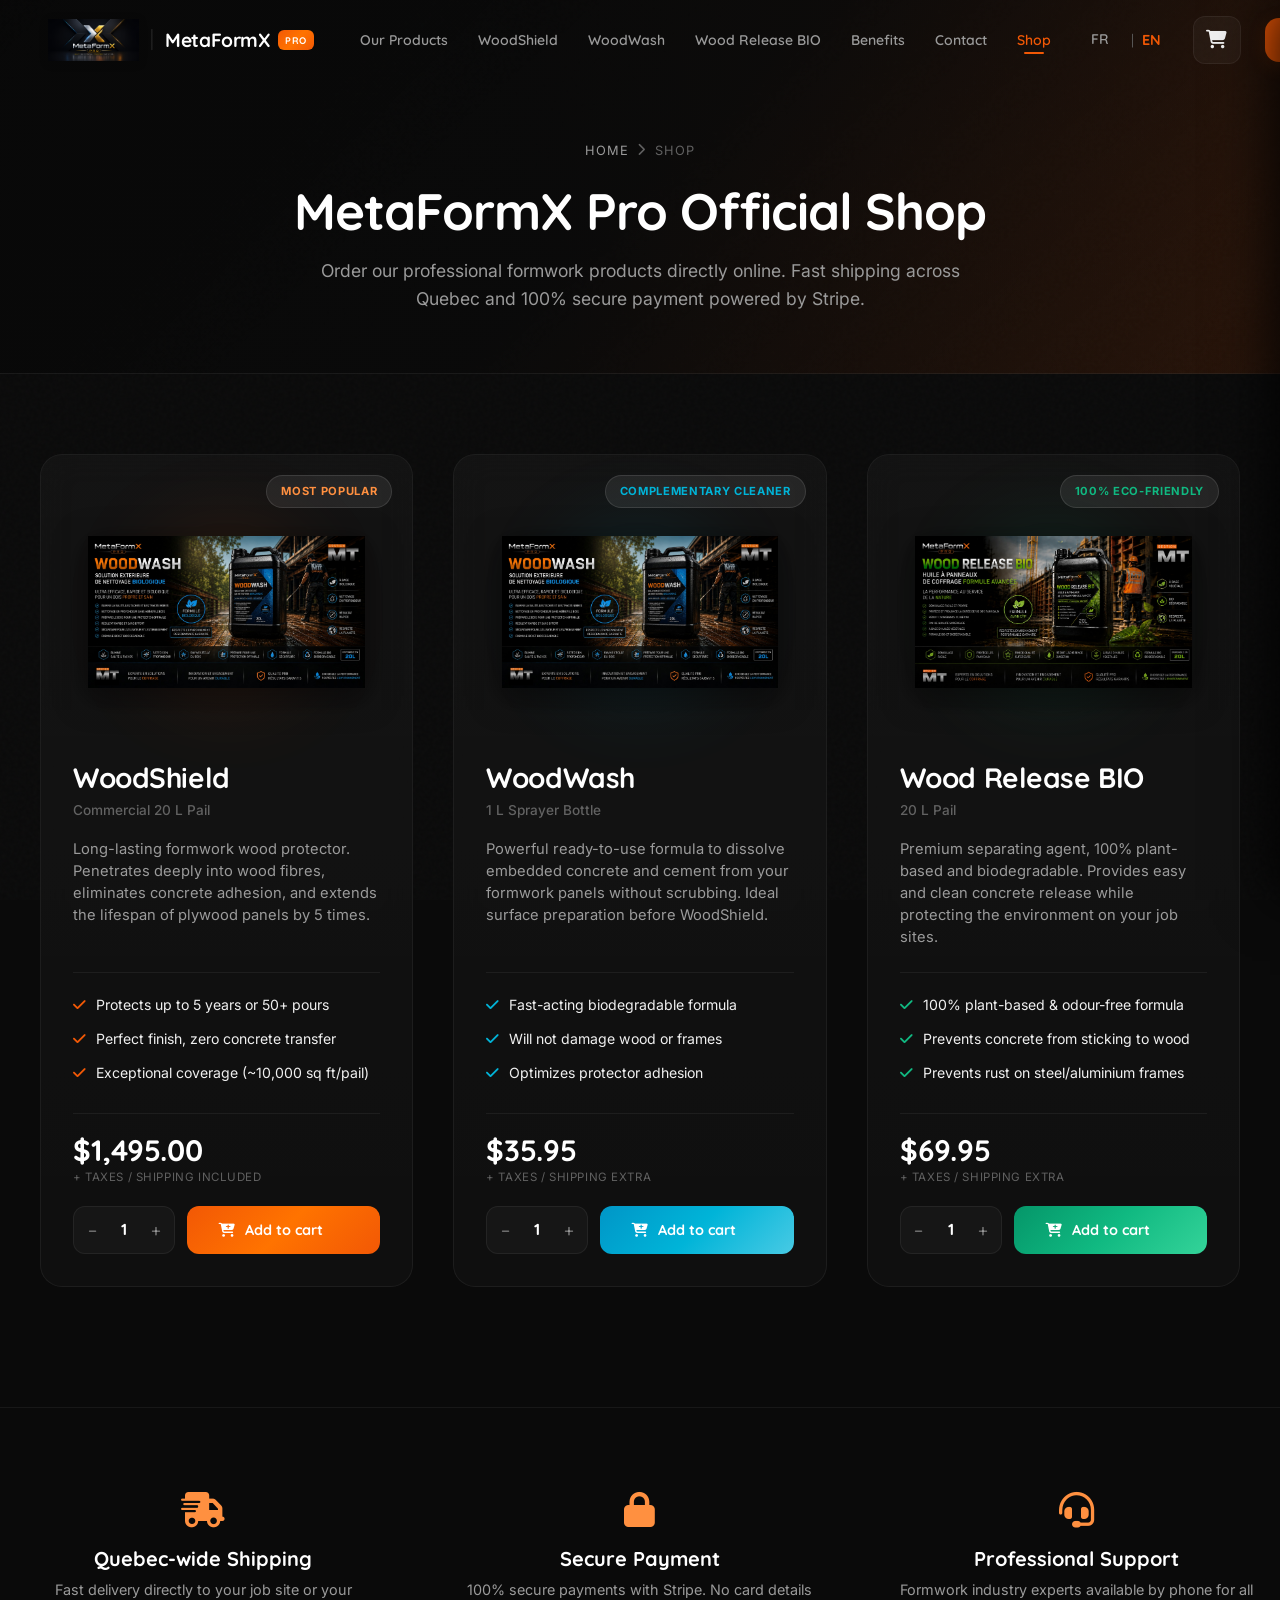
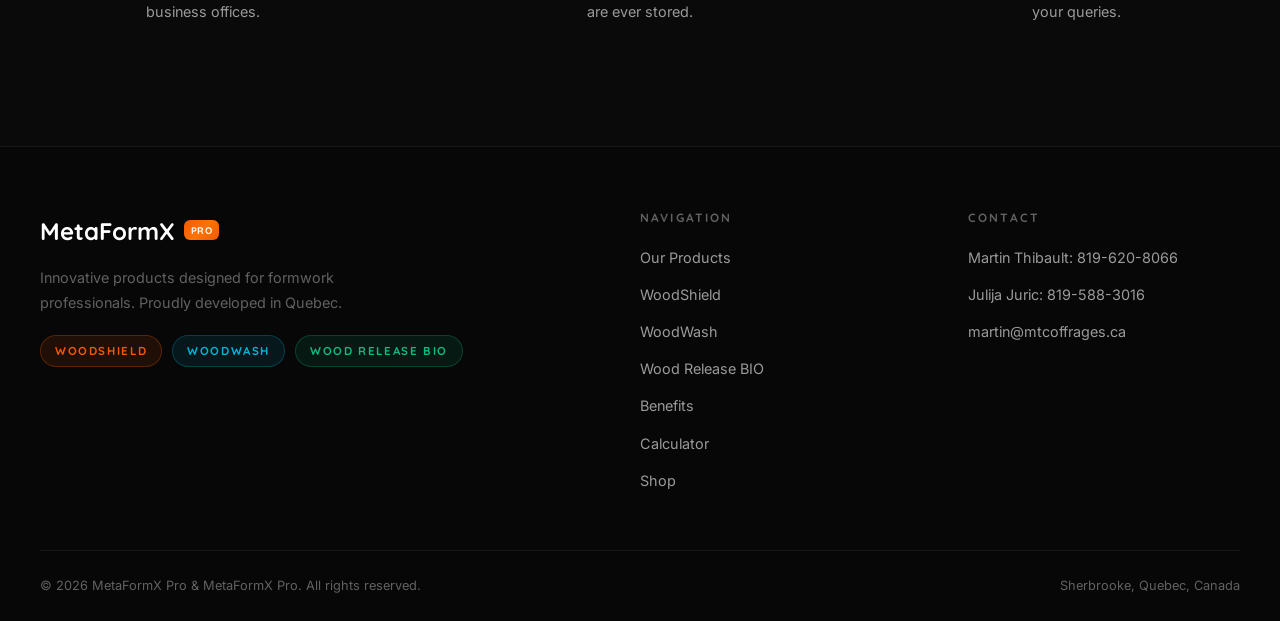
==== commit 91e294f8: "Add files via upload" ====
--- a/boutique-en.html
+++ b/boutique-en.html
@@ -314,335 +314,48 @@
     <!-- ═══════════════════════════════════════════
          FOOTER
     ═══════════════════════════════════════════ -->
-    <footer class="site-footer">
-
-
-
-
-
-
-
-        <div class="container footer-inner">
-
-
-
-
-
-
-
-            <div class="footer-top">
-
-
-
-
-
-
-
-                <div class="footer-brand">
-
-
-
-
-
-
-
-                    <div class="footer-logo-text">MetaFormX <span class="pro-badge">PRO</span></div>
-
-
-
-
-
-
-
-                    <p>Des produits innovants conçus pour les professionnels du coffrage. Développé fièrement au Québec.</p>
-
-
-
-
-
-
-
-                    <div class="footer-products-tags">
-
-
-
-
-
-
-
-                        <span class="ftag ftag-shield">WoodShield</span>
-
-
-
-
-
-
-
-                        <span class="ftag ftag-wash">WoodWash</span>
-
-
-
-
-
-
-
-                        <span class="ftag ftag-bio">Wood Release BIO</span>
-
-
-
-
-
-
-
-                    </div>
-
-
-
-
-
-
-
-                </div>
-
-
-
-
-
-
-
-
-
-
-
-
-
-
-
-                <div class="footer-nav-col">
-
-
-
-
-
-
-
-                    <h4>Navigation</h4>
-
-
-
-
-
-
-
-                    <ul>
-
-
-
-
-
-
-
-                        <li><a href="#produits">Nos Produits</a></li>
-
-
-
-
-
-
-
-                        <li><a href="#woodshield">WoodShield</a></li>
-
-
-
-
-
-
-
-                        <li><a href="#woodwash">WoodWash</a></li>
-
-
-
-
-
-
-
-                        <li><a href="#biopaneloil">Wood Release BIO</a></li>
-
-
-
-
-
-
-
-                        <li><a href="#avantages">Avantages</a></li>
-
-
-
-
-
-
-
-                        <li><a href="#calculateur">Calculateur</a></li>
-
-
-
-
-
-
-
-                        <li><a href="boutique.html">Boutique</a></li>
-
-
-
-
-
-
-
-                    </ul>
-
-
-
-
-
-
-
-                </div>
-
-
-
-
-
-
-
-
-
-
-
-
-
-
-
-                <div class="footer-nav-col">
-
-
-
-
-
-
-
-                    <h4>Contact</h4>
-
-
-
-
-
-
-
-                    <ul>
-
-
-
-
-
-
-
-                        <li><a href="tel:8196208066">Martin Thibault : 819-620-8066</a></li>
-
-
-
-
-
-
-
-                        <li><a href="tel:8195883016">Julija Juric : 819-588-3016</a></li>
-
-
-
-
-
-
-
-                        <li><a href="mailto:martin@mtcoffrages.ca">martin@mtcoffrages.ca</a></li>
-
-
-
-
-
-
-
-                    </ul>
-
-
-
-
-
-
-
-                </div>
-
-
-
-
-
-
-
-            </div>
-
-
-
-
-
-
-
-
-
-
-
-
-
-
-
-            <div class="footer-bottom">
-
-
-
-
-
-
-
-                <span>&copy; 2026 MetaFormX Pro &amp; l'équipe de MetaFormX Pro. Tous droits réservés.</span>
-
-
-
-
-
-
-
-                <span>Sherbrooke, Québec, Canada</span>
-
-
-
-
-
-
-
-            </div>
-
-
-
-
-
-
-
-        </div>
-
-
-
-
-
-
-
-    </footer>
+    <footer class="site-footer">
+        <div class="container footer-inner">
+            <div class="footer-top">
+                <div class="footer-brand">
+                    <div class="footer-logo-text">MetaFormX <span class="pro-badge">PRO</span></div>
+                    <p>Innovative products designed for formwork professionals. Proudly developed in Quebec.</p>
+                    <div class="footer-products-tags">
+                        <span class="ftag ftag-shield">WoodShield</span>
+                        <span class="ftag ftag-wash">WoodWash</span>
+                        <span class="ftag ftag-bio">Wood Release BIO</span>
+                    </div>
+                </div>
+
+                <div class="footer-nav-col">
+                    <h4>Navigation</h4>
+                    <ul>
+                        <li><a href="#produits">Our Products</a></li>
+                        <li><a href="#woodshield">WoodShield</a></li>
+                        <li><a href="#woodwash">WoodWash</a></li>
+                        <li><a href="#biopaneloil">Wood Release BIO</a></li>
+                        <li><a href="#avantages">Benefits</a></li>
+                        <li><a href="#calculateur">Calculator</a></li>
+                        <li><a href="boutique-en.html">Shop</a></li>
+                    </ul>
+                </div>
+
+                <div class="footer-nav-col">
+                    <h4>Contact</h4>
+                    <ul>
+                        <li><a href="tel:8196208066">Martin Thibault: 819-620-8066</a></li>
+                        <li><a href="tel:8195883016">Julija Juric: 819-588-3016</a></li>
+                        <li><a href="mailto:martin@mtcoffrages.ca">martin@mtcoffrages.ca</a></li>
+                    </ul>
+                </div>
+            </div>
+
+            <div class="footer-bottom">
+                <span>&copy; 2026 MetaFormX Pro &amp; MetaFormX Pro. All rights reserved.</span>
+                <span>Sherbrooke, Quebec, Canada</span>
+            </div>
+        </div>
+    </footer>
 
     <!-- Scripts -->
     <script src="script.js"></script>
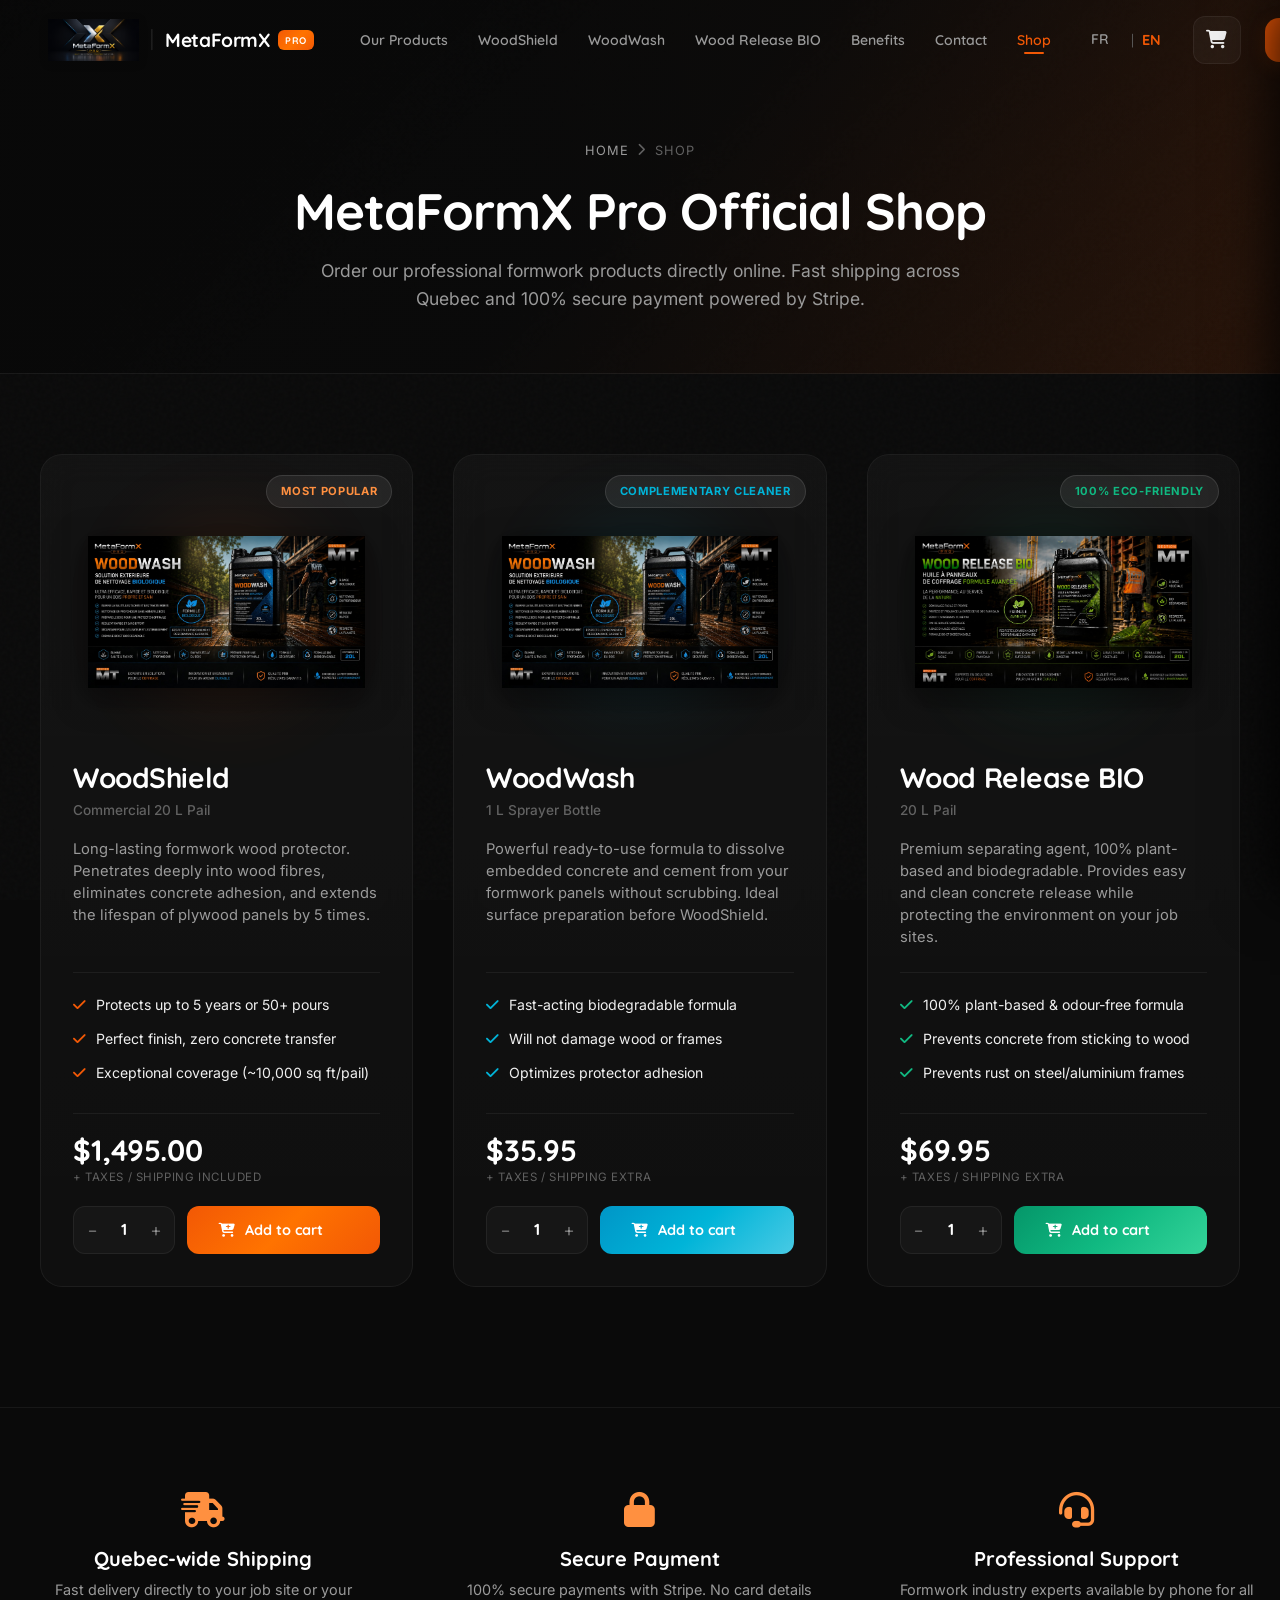
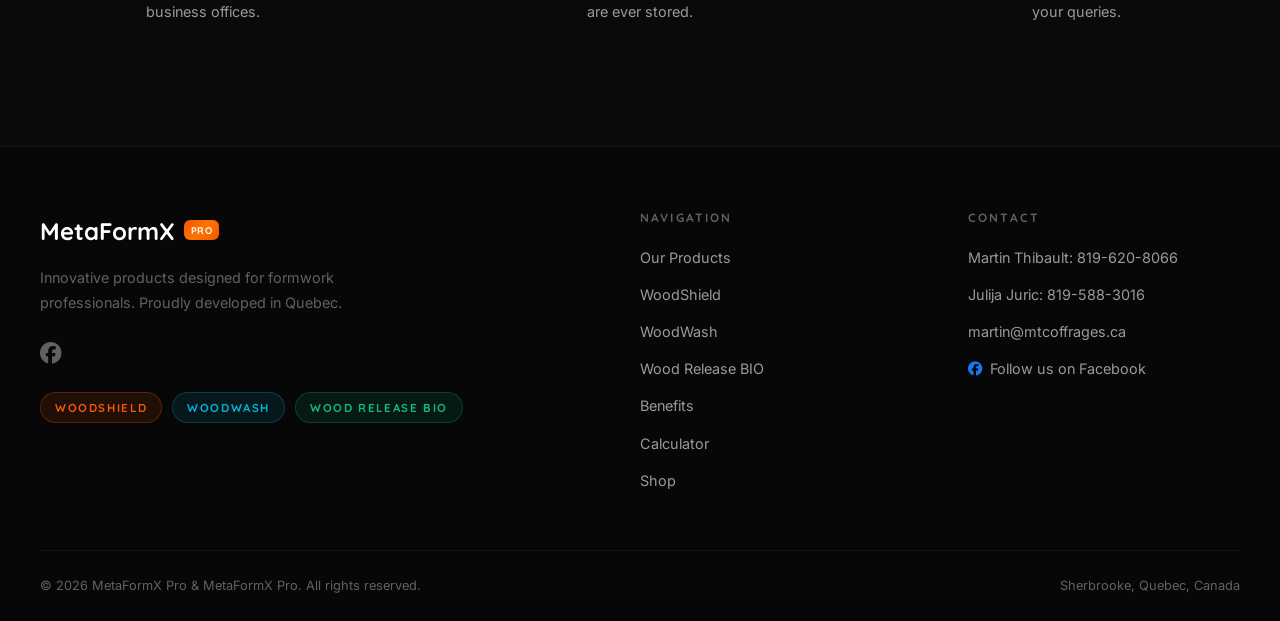
==== commit a7789a48: "Add files via upload" ====
--- a/boutique-en.html
+++ b/boutique-en.html
@@ -1,4 +1,4 @@
-﻿<!DOCTYPE html>
+<!DOCTYPE html>
 <html lang="en">
 <head>
     <meta charset="UTF-8">
@@ -320,6 +320,9 @@
                 <div class="footer-brand">
                     <div class="footer-logo-text">MetaFormX <span class="pro-badge">PRO</span></div>
                     <p>Innovative products designed for formwork professionals. Proudly developed in Quebec.</p>
+                    <div class="footer-social-links">
+                        <a href="https://www.facebook.com/profile.php?id=61590690777634" target="_blank" rel="noopener" aria-label="Facebook"><i class="fa-brands fa-facebook"></i></a>
+                    </div>
                     <div class="footer-products-tags">
                         <span class="ftag ftag-shield">WoodShield</span>
                         <span class="ftag ftag-wash">WoodWash</span>
@@ -346,6 +349,7 @@
                         <li><a href="tel:8196208066">Martin Thibault: 819-620-8066</a></li>
                         <li><a href="tel:8195883016">Julija Juric: 819-588-3016</a></li>
                         <li><a href="mailto:martin@mtcoffrages.ca">martin@mtcoffrages.ca</a></li>
+                        <li><a href="https://www.facebook.com/profile.php?id=61590690777634" target="_blank" rel="noopener"><i class="fa-brands fa-facebook" style="color: #1877F2; margin-right: 8px;"></i>Follow us on Facebook</a></li>
                     </ul>
                 </div>
             </div>
--- a/style.css
+++ b/style.css
@@ -2046,6 +2046,21 @@
   gap: 6px;
 }
 .footer-brand p { font-size: .9rem; color: var(--text-muted); line-height: 1.7; max-width: 320px; margin-bottom: 20px; }
+
+.footer-social-links {
+  display: flex;
+  gap: 16px;
+  margin-bottom: 20px;
+}
+.footer-social-links a {
+  font-size: 1.35rem;
+  color: var(--text-muted);
+  transition: color .25s var(--ease), transform .25s var(--ease);
+}
+.footer-social-links a:hover {
+  color: #1877F2;
+  transform: translateY(-2px);
+}
 
 .footer-products-tags { display: flex; gap: 10px; flex-wrap: wrap; }
 .ftag {
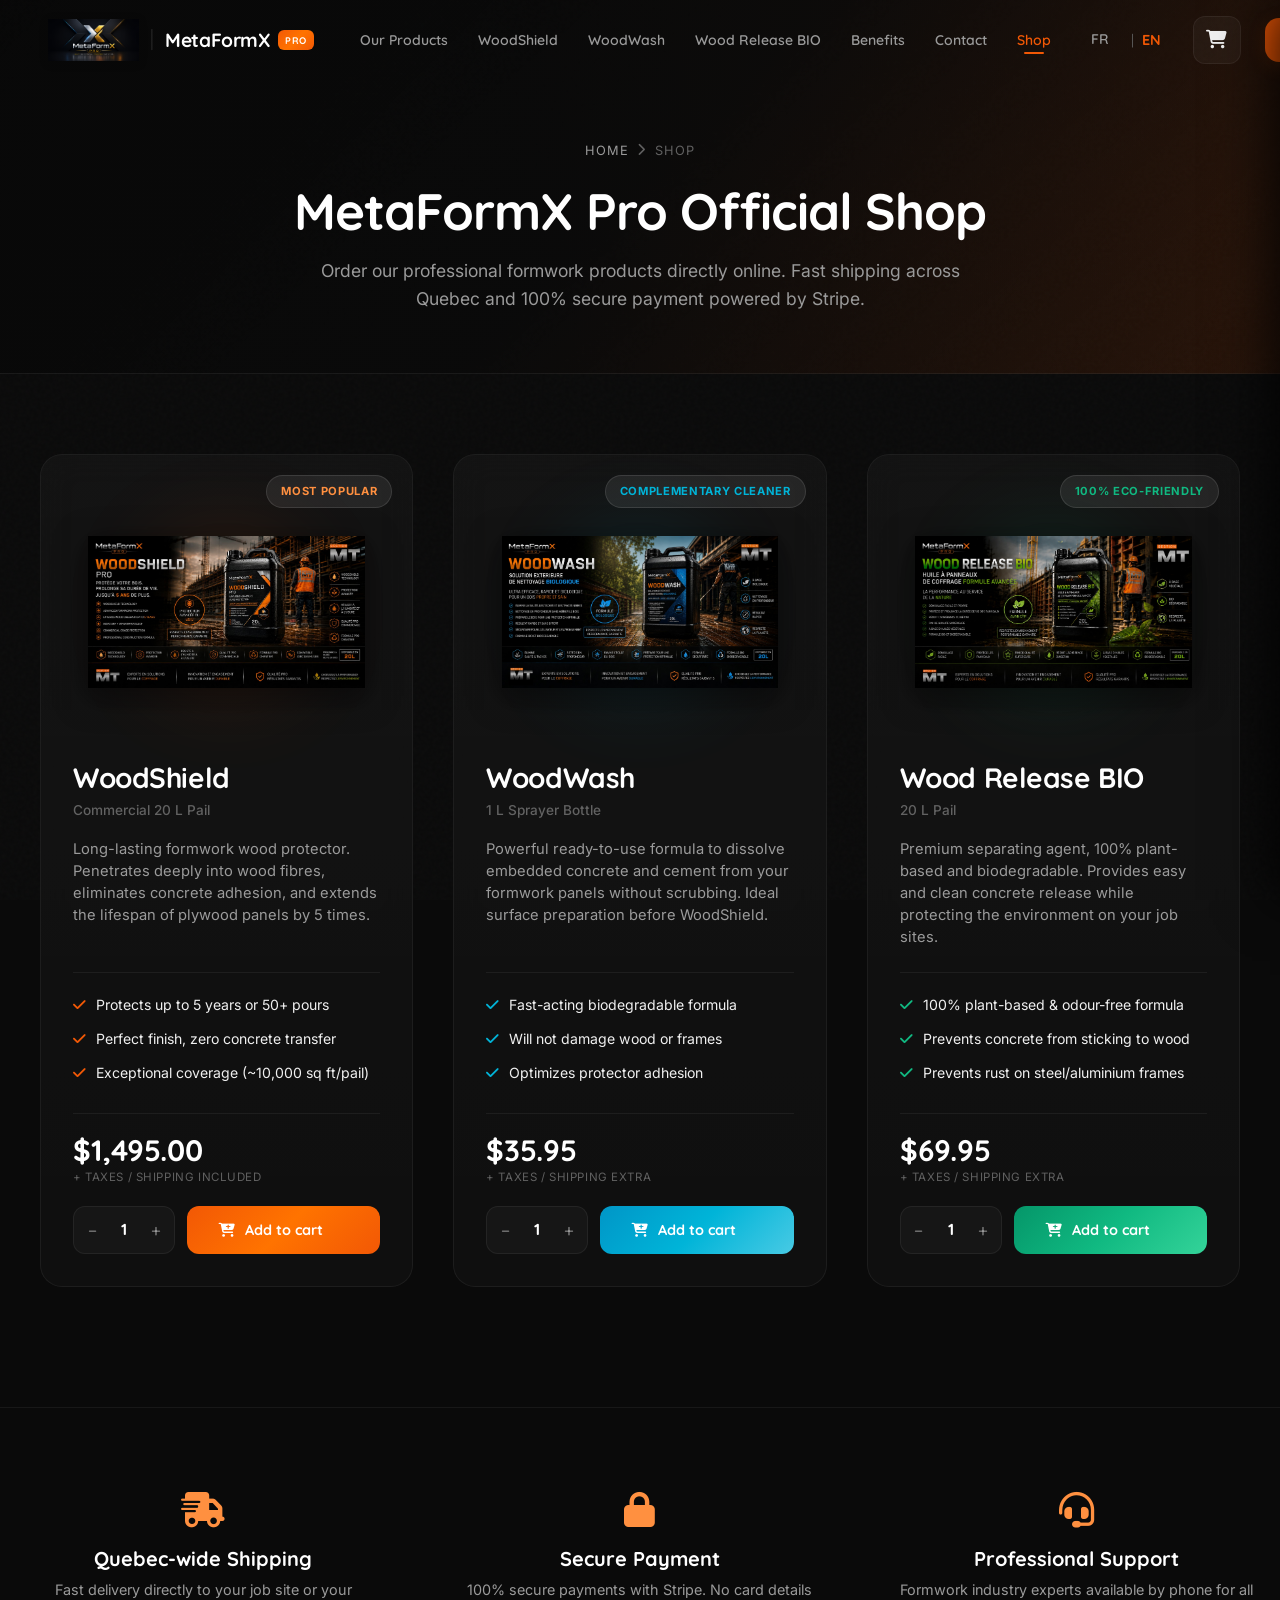
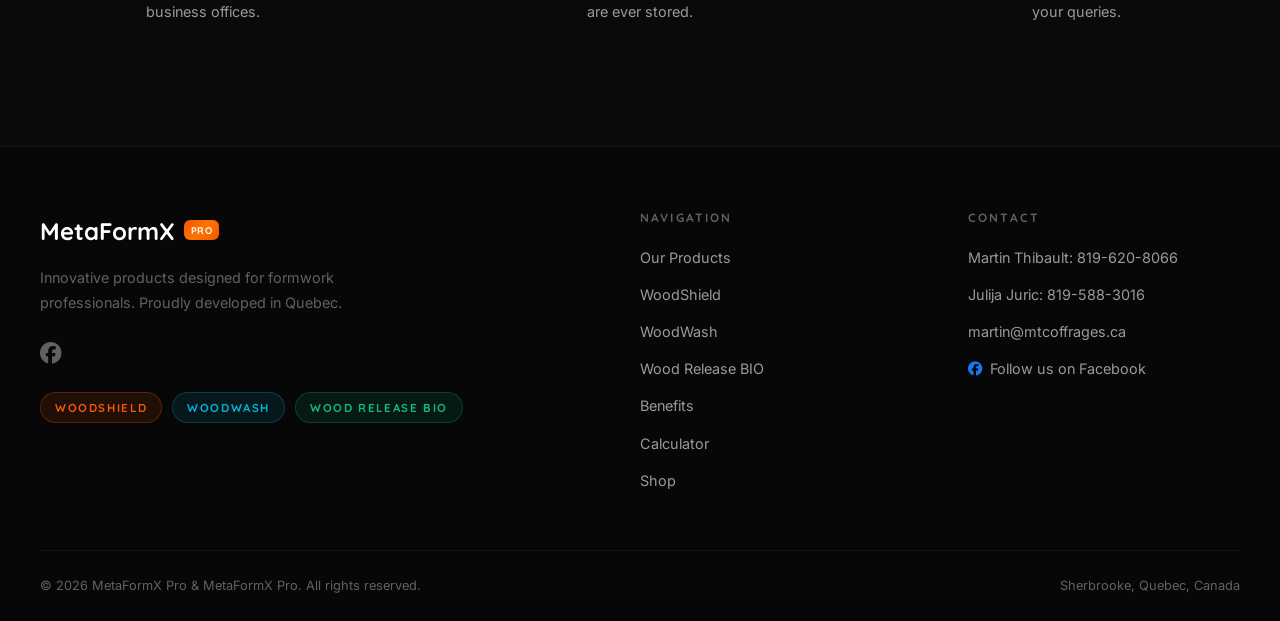
==== commit 971a0c0e: "Add files via upload" ====
--- a/boutique-en.html
+++ b/boutique-en.html
@@ -126,7 +126,7 @@
                 <article class="shop-card shop-card-shield aos-fade-up" data-theme="woodshield">
                     <div class="shop-card-badge">Most Popular</div>
                     <div class="shop-card-img-wrap">
-                        <img src="WoodWash_under_2MB.jpg" alt="MetaFormX Pro WoodShield 20L" class="shop-card-img" loading="lazy">
+                        <img src="WoodShield_under_2MB.jpg" alt="MetaFormX Pro WoodShield 20L" class="shop-card-img" loading="lazy">
                         <div class="shop-card-img-glow"></div>
                     </div>
                     <div class="shop-card-info">
--- a/style.css
+++ b/style.css
@@ -695,7 +695,7 @@
   gap: 64px;
   align-items: center;
   padding-top: 40px;
-  padding-bottom: 80px;
+  padding-bottom: 110px;
 }
 
 /* Hero Text */
@@ -854,7 +854,7 @@
 /* Scroll Cue */
 .scroll-cue {
   position: absolute;
-  bottom: 32px; left: 50%;
+  bottom: 48px; left: 50%;
   transform: translateX(-50%);
   display: flex;
   flex-direction: column;
@@ -2151,6 +2151,8 @@
 
   .main-nav, .nav-cta-btn { display: none; }
   .hamburger { display: flex; }
+
+  .scroll-cue { display: none; }
 
   .hero-content { grid-template-columns: 1fr; gap: 48px; padding-bottom: 60px; }
   .hero-visual { order: -1; }
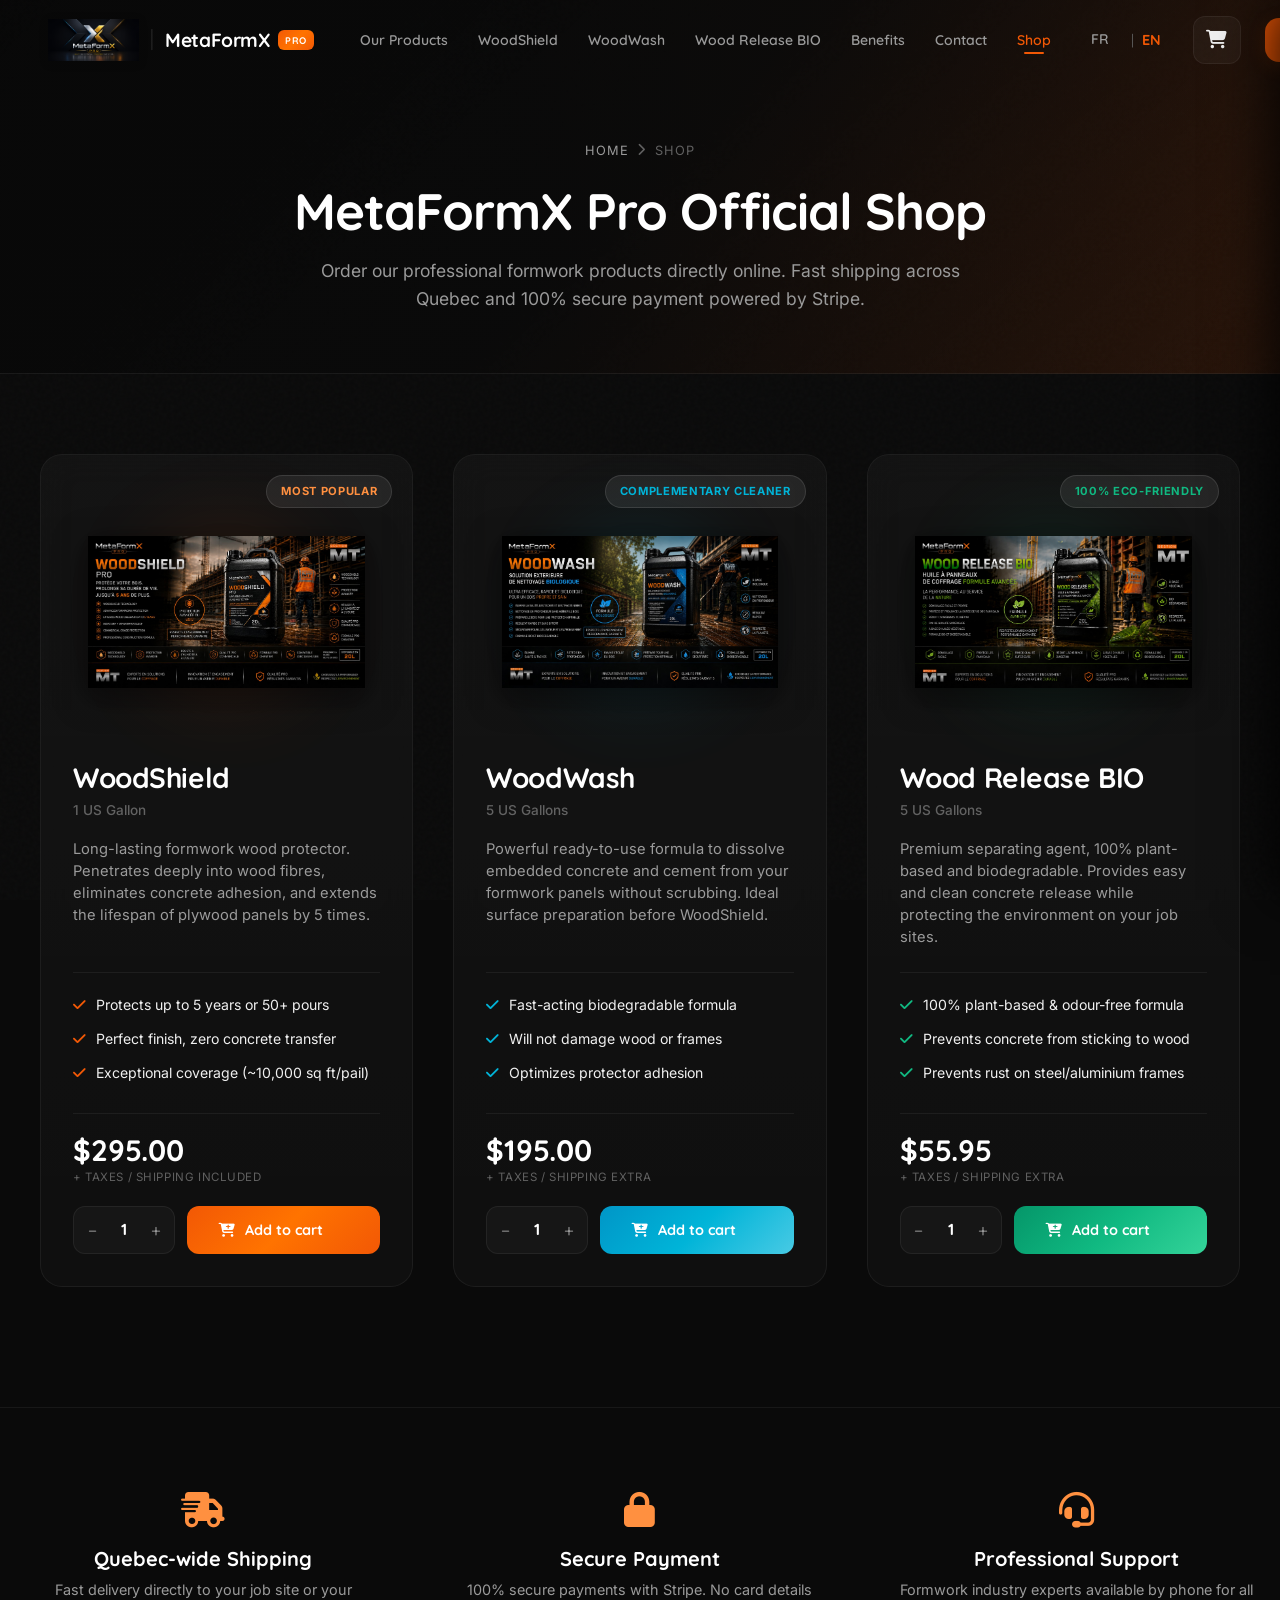
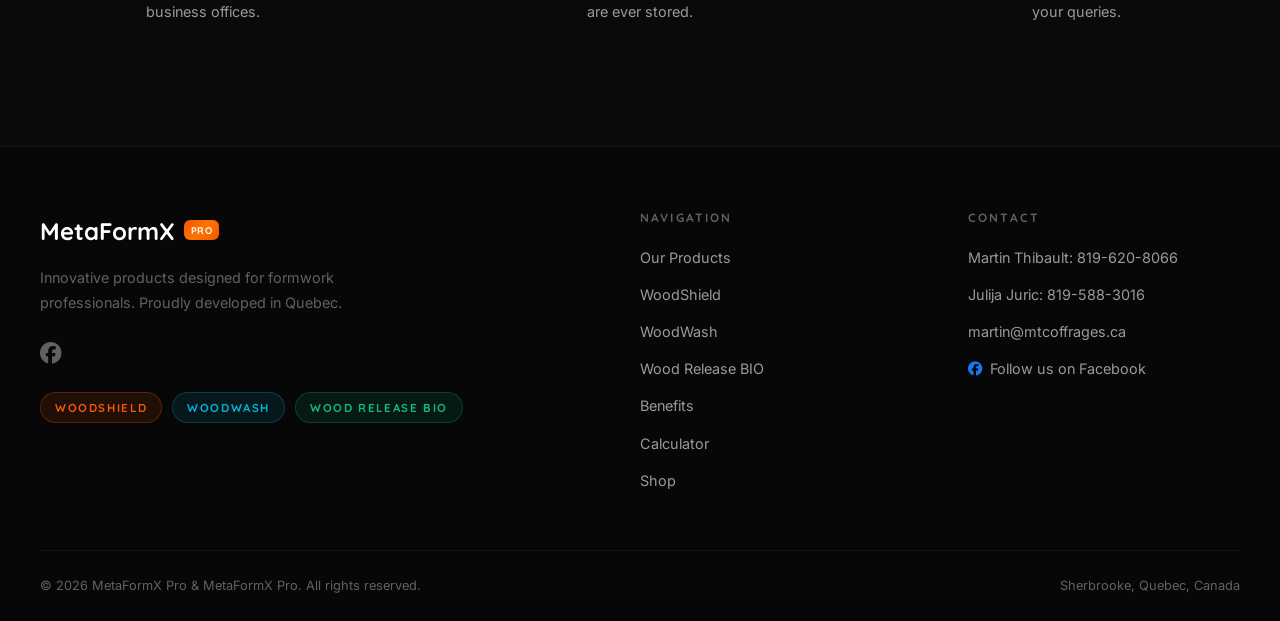
==== commit 263e3fc8: "Add files via upload" ====
--- a/boutique-en.html
+++ b/boutique-en.html
@@ -131,7 +131,7 @@
                     </div>
                     <div class="shop-card-info">
                         <h2 class="shop-card-title">WoodShield</h2>
-                        <span class="shop-card-format">Commercial 20 L Pail</span>
+                        <span class="shop-card-format">1 US Gallon</span>
                         <p class="shop-card-desc">
                             Long-lasting formwork wood protector. Penetrates deeply into wood fibres, eliminates concrete adhesion, and extends the lifespan of plywood panels by 5 times.
                         </p>
@@ -144,7 +144,7 @@
 
                         <div class="shop-card-buy-section">
                             <div class="shop-card-price">
-                                <span class="price-val">$1,495.00</span>
+                                <span class="price-val">$295.00</span>
                                 <span class="price-tax">+ taxes / shipping included</span>
                             </div>
                             <div class="shop-card-actions">
@@ -170,7 +170,7 @@
                     </div>
                     <div class="shop-card-info">
                         <h2 class="shop-card-title">WoodWash</h2>
-                        <span class="shop-card-format">1 L Sprayer Bottle</span>
+                        <span class="shop-card-format">5 US Gallons</span>
                         <p class="shop-card-desc">
                             Powerful ready-to-use formula to dissolve embedded concrete and cement from your formwork panels without scrubbing. Ideal surface preparation before WoodShield.
                         </p>
@@ -183,7 +183,7 @@
 
                         <div class="shop-card-buy-section">
                             <div class="shop-card-price">
-                                <span class="price-val">$35.95</span>
+                                <span class="price-val">$195.00</span>
                                 <span class="price-tax">+ taxes / shipping extra</span>
                             </div>
                             <div class="shop-card-actions">
@@ -209,7 +209,7 @@
                     </div>
                     <div class="shop-card-info">
                         <h2 class="shop-card-title">Wood Release BIO</h2>
-                        <span class="shop-card-format">20 L Pail</span>
+                        <span class="shop-card-format">5 US Gallons</span>
                         <p class="shop-card-desc">
                             Premium separating agent, 100% plant-based and biodegradable. Provides easy and clean concrete release while protecting the environment on your job sites.
                         </p>
@@ -222,7 +222,7 @@
 
                         <div class="shop-card-buy-section">
                             <div class="shop-card-price">
-                                <span class="price-val">$69.95</span>
+                                <span class="price-val">$55.95</span>
                                 <span class="price-tax">+ taxes / shipping extra</span>
                             </div>
                             <div class="shop-card-actions">
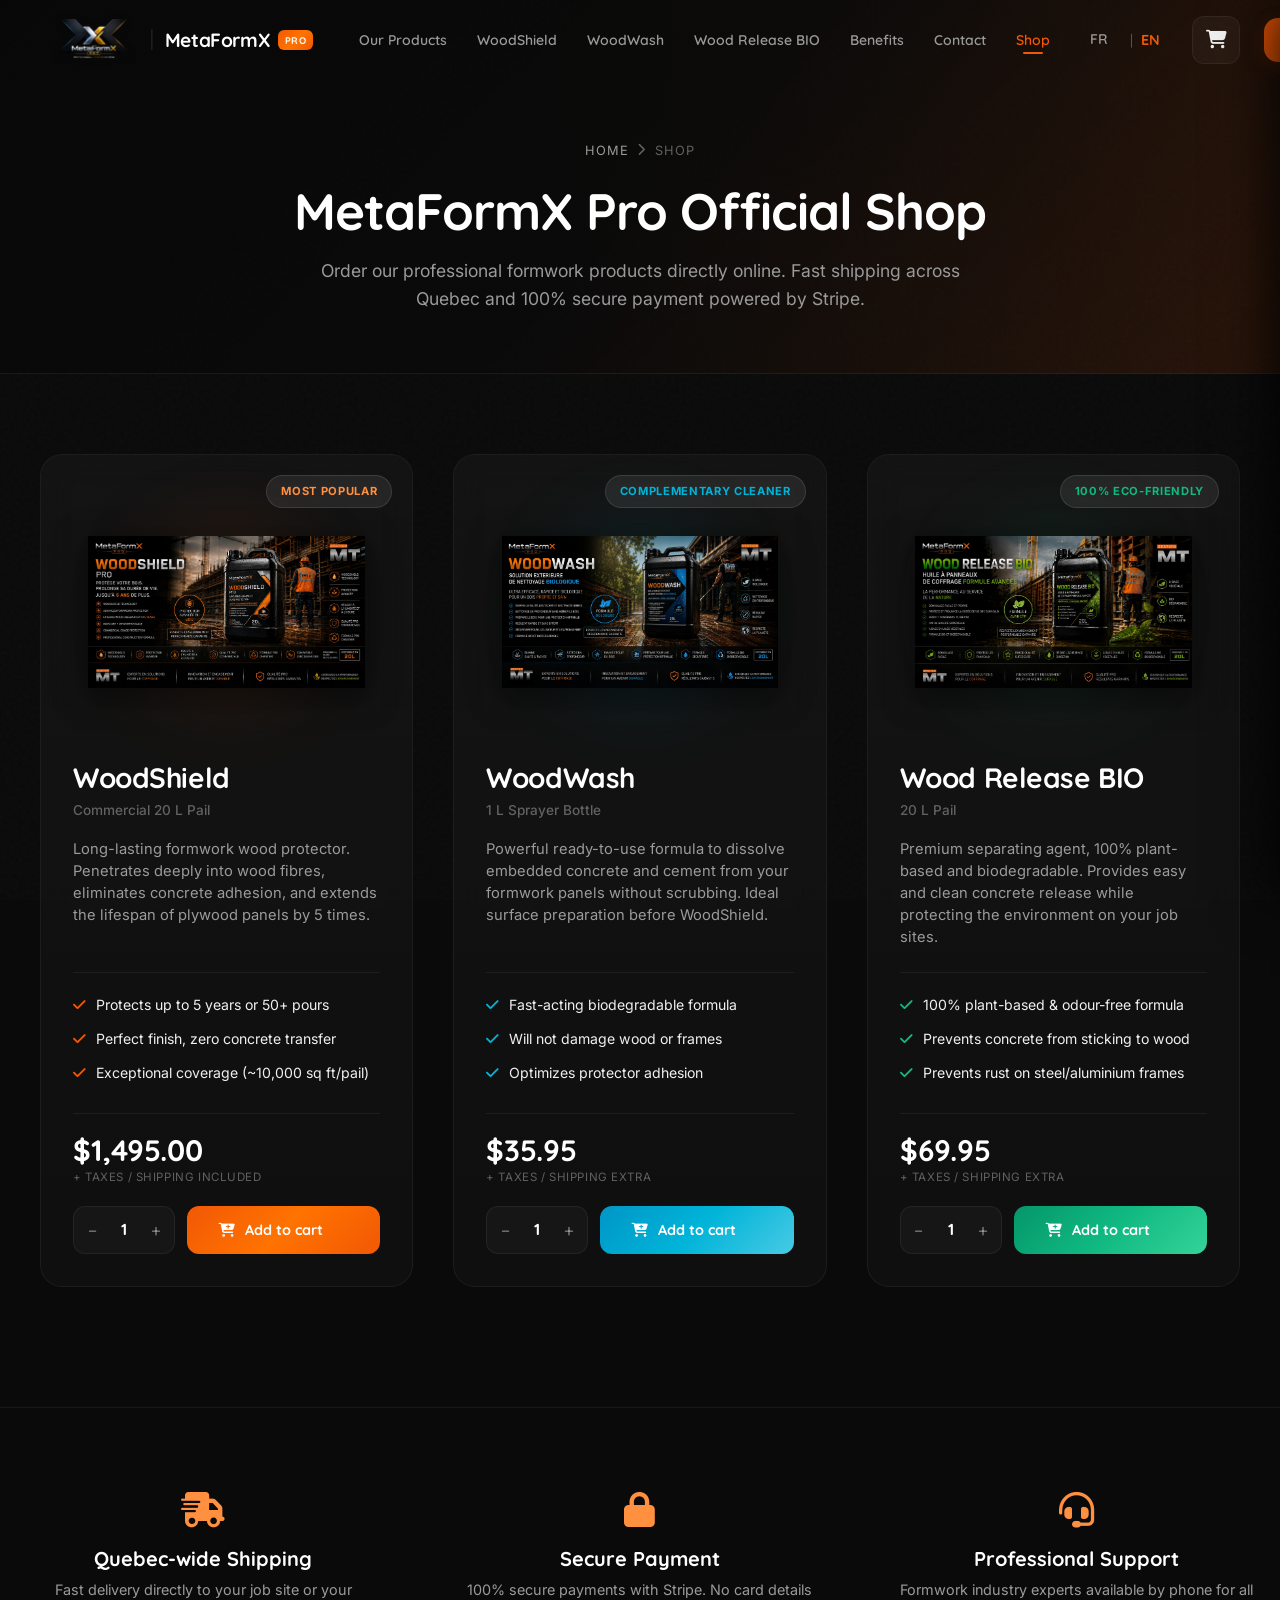
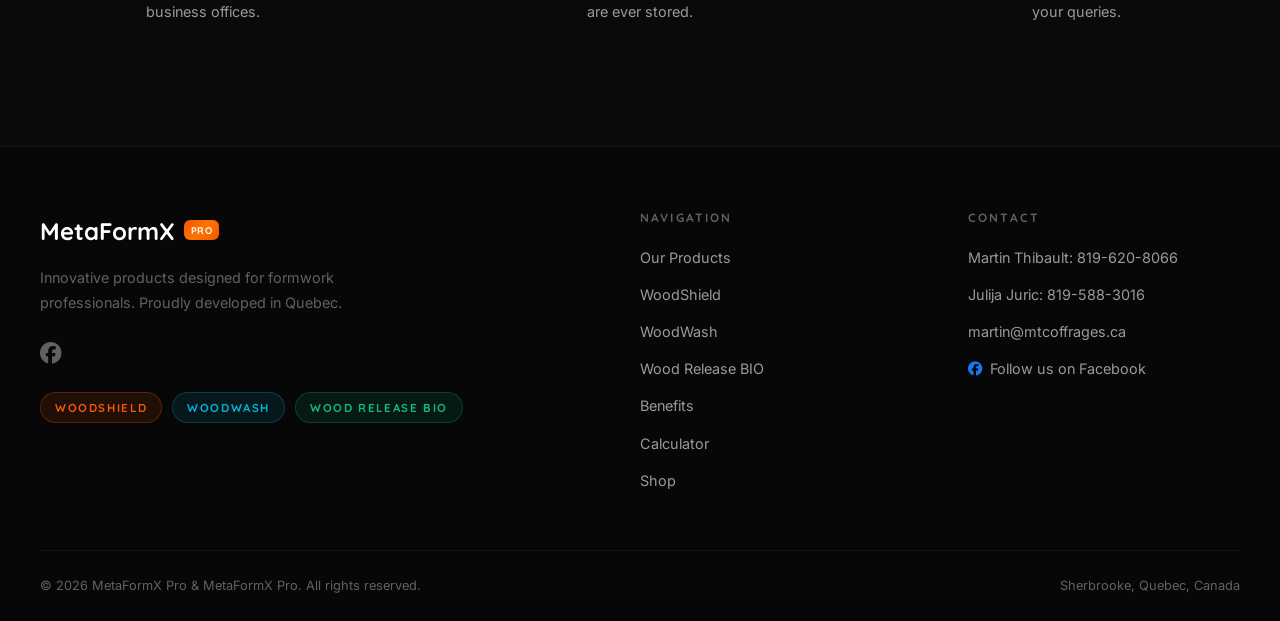
==== commit 137da27f: "Add files via upload" ====
--- a/boutique-en.html
+++ b/boutique-en.html
@@ -36,7 +36,7 @@
     <header class="site-header" id="site-header">
         <div class="header-inner">
             <a href="index-en.html" class="logo" id="logo-link">
-                <img src="logo compagnie..png" alt="Location de Coffrages" class="logo-img-company">
+                <img src="logo_no_bg-removebg-preview.png" alt="Location de Coffrages" class="logo-img-company">
                 <span class="logo-sep">|</span>
                 <span class="logo-brand">MetaFormX <span class="pro-badge">PRO</span></span>
             </a>
@@ -131,7 +131,7 @@
                     </div>
                     <div class="shop-card-info">
                         <h2 class="shop-card-title">WoodShield</h2>
-                        <span class="shop-card-format">1 US Gallon</span>
+                        <span class="shop-card-format">Commercial 20 L Pail</span>
                         <p class="shop-card-desc">
                             Long-lasting formwork wood protector. Penetrates deeply into wood fibres, eliminates concrete adhesion, and extends the lifespan of plywood panels by 5 times.
                         </p>
@@ -144,7 +144,7 @@
 
                         <div class="shop-card-buy-section">
                             <div class="shop-card-price">
-                                <span class="price-val">$295.00</span>
+                                <span class="price-val">$1,495.00</span>
                                 <span class="price-tax">+ taxes / shipping included</span>
                             </div>
                             <div class="shop-card-actions">
@@ -170,7 +170,7 @@
                     </div>
                     <div class="shop-card-info">
                         <h2 class="shop-card-title">WoodWash</h2>
-                        <span class="shop-card-format">5 US Gallons</span>
+                        <span class="shop-card-format">1 L Sprayer Bottle</span>
                         <p class="shop-card-desc">
                             Powerful ready-to-use formula to dissolve embedded concrete and cement from your formwork panels without scrubbing. Ideal surface preparation before WoodShield.
                         </p>
@@ -183,7 +183,7 @@
 
                         <div class="shop-card-buy-section">
                             <div class="shop-card-price">
-                                <span class="price-val">$195.00</span>
+                                <span class="price-val">$35.95</span>
                                 <span class="price-tax">+ taxes / shipping extra</span>
                             </div>
                             <div class="shop-card-actions">
@@ -209,7 +209,7 @@
                     </div>
                     <div class="shop-card-info">
                         <h2 class="shop-card-title">Wood Release BIO</h2>
-                        <span class="shop-card-format">5 US Gallons</span>
+                        <span class="shop-card-format">20 L Pail</span>
                         <p class="shop-card-desc">
                             Premium separating agent, 100% plant-based and biodegradable. Provides easy and clean concrete release while protecting the environment on your job sites.
                         </p>
@@ -222,7 +222,7 @@
 
                         <div class="shop-card-buy-section">
                             <div class="shop-card-price">
-                                <span class="price-val">$55.95</span>
+                                <span class="price-val">$69.95</span>
                                 <span class="price-tax">+ taxes / shipping extra</span>
                             </div>
                             <div class="shop-card-actions">
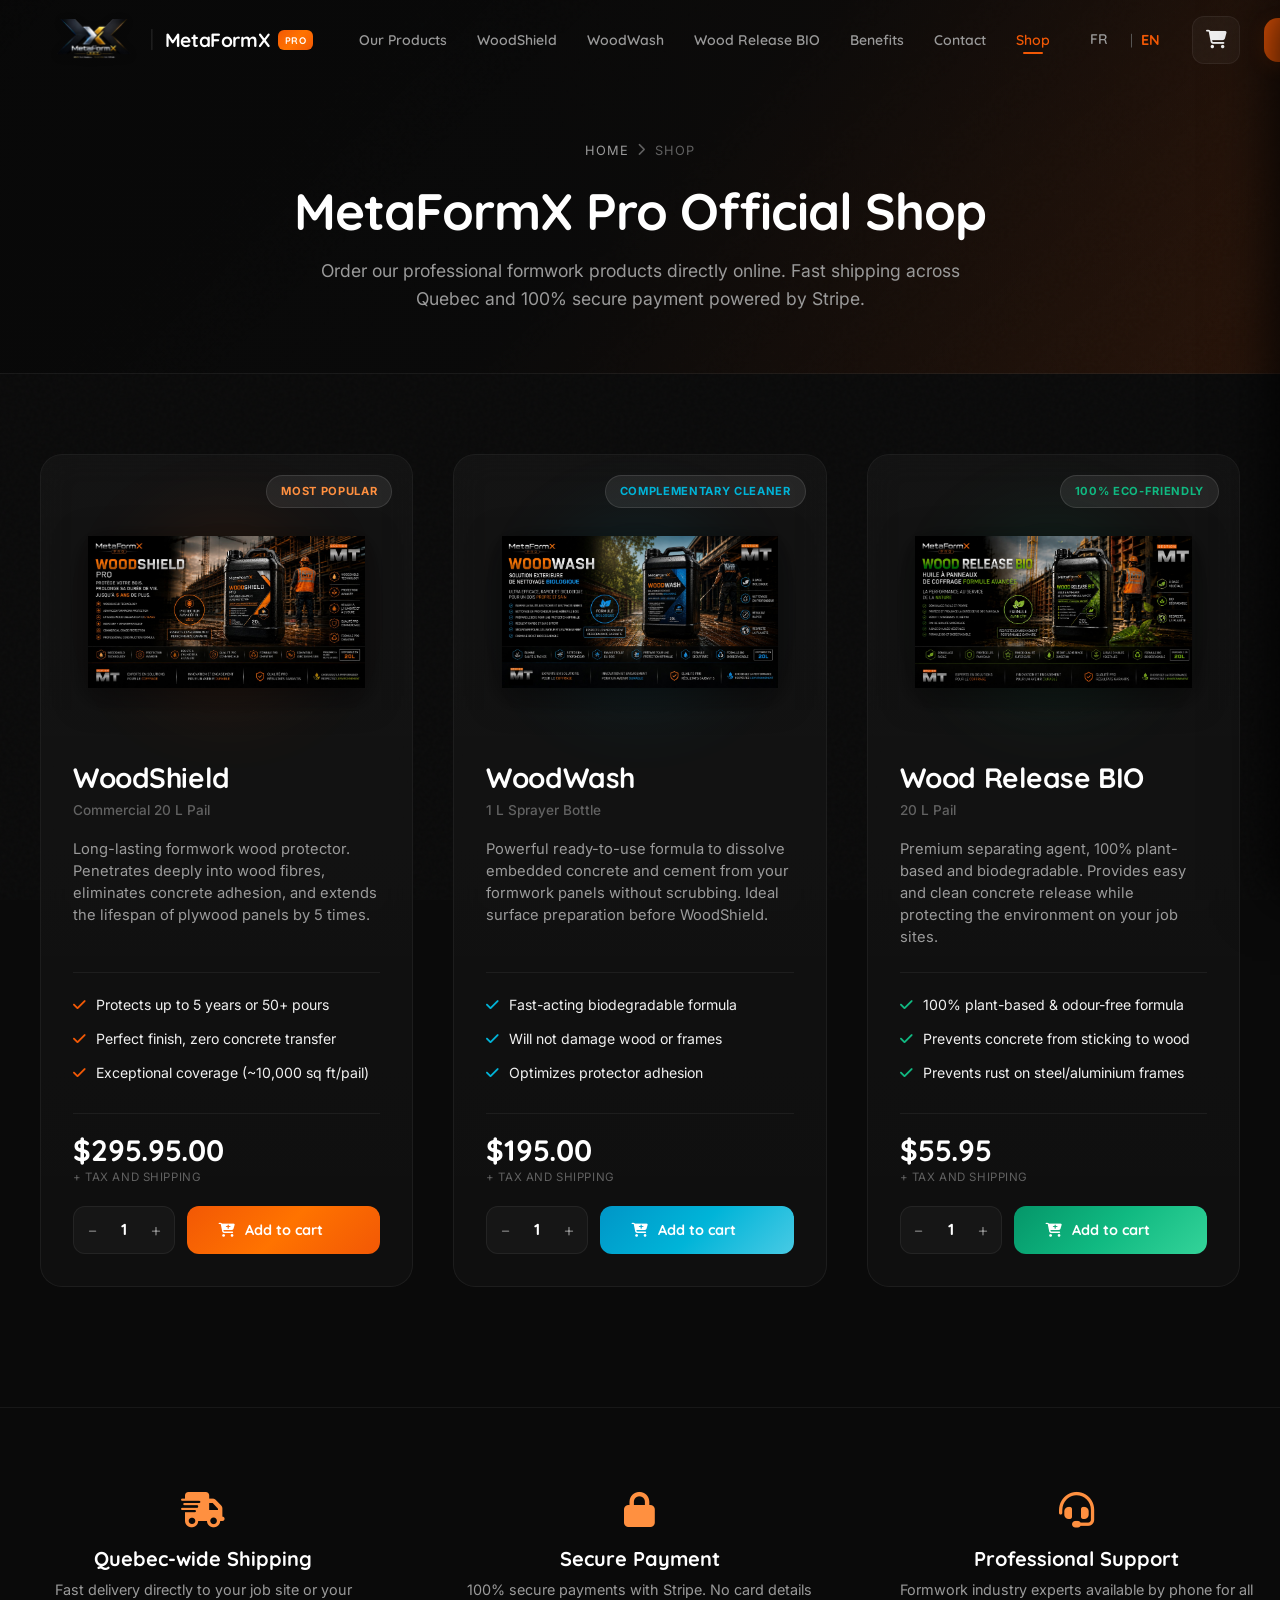
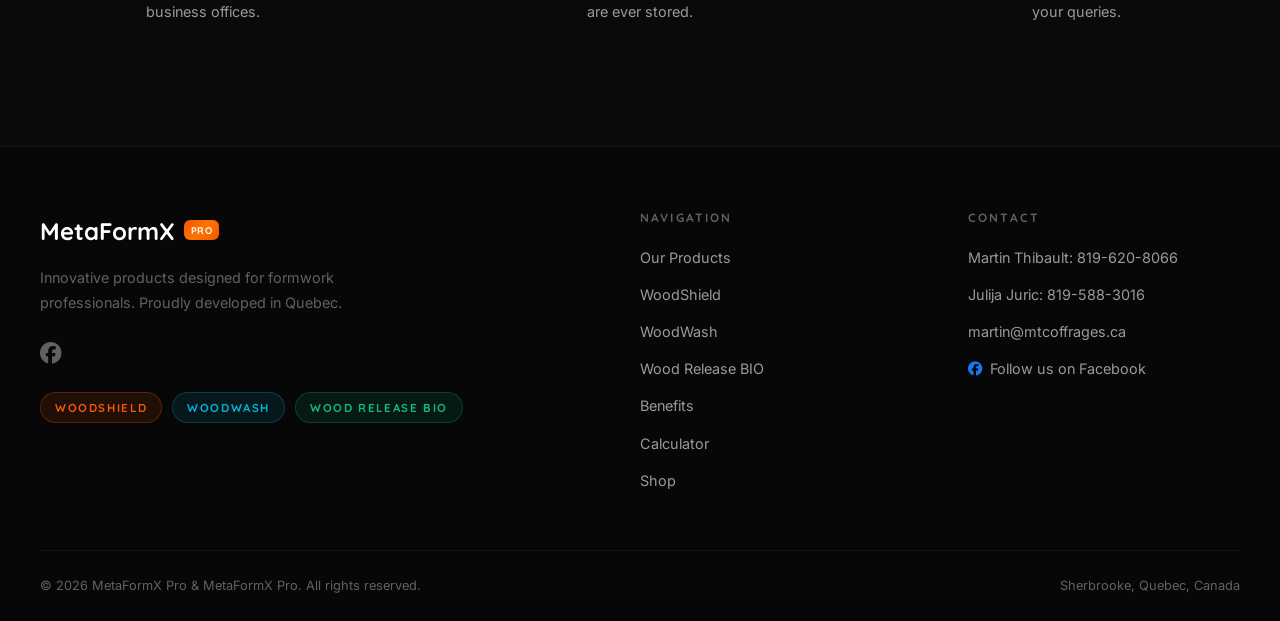
==== commit 699e6129: "Add files via upload" ====
--- a/boutique-en.html
+++ b/boutique-en.html
@@ -1,4 +1,4 @@
-<!DOCTYPE html>
+﻿<!DOCTYPE html>
 <html lang="en">
 <head>
     <meta charset="UTF-8">
@@ -144,8 +144,8 @@
 
                         <div class="shop-card-buy-section">
                             <div class="shop-card-price">
-                                <span class="price-val">$1,495.00</span>
-                                <span class="price-tax">+ taxes / shipping included</span>
+                                <span class="price-val">$295.95.00</span>
+                                <span class="price-tax">+ tax and shipping</span>
                             </div>
                             <div class="shop-card-actions">
                                 <div class="qty-selector">
@@ -183,8 +183,8 @@
 
                         <div class="shop-card-buy-section">
                             <div class="shop-card-price">
-                                <span class="price-val">$35.95</span>
-                                <span class="price-tax">+ taxes / shipping extra</span>
+                                <span class="price-val">$195.00</span>
+                                <span class="price-tax">+ tax and shipping</span>
                             </div>
                             <div class="shop-card-actions">
                                 <div class="qty-selector">
@@ -222,8 +222,8 @@
 
                         <div class="shop-card-buy-section">
                             <div class="shop-card-price">
-                                <span class="price-val">$69.95</span>
-                                <span class="price-tax">+ taxes / shipping extra</span>
+                                <span class="price-val">$55.95</span>
+                                <span class="price-tax">+ tax and shipping</span>
                             </div>
                             <div class="shop-card-actions">
                                 <div class="qty-selector">
